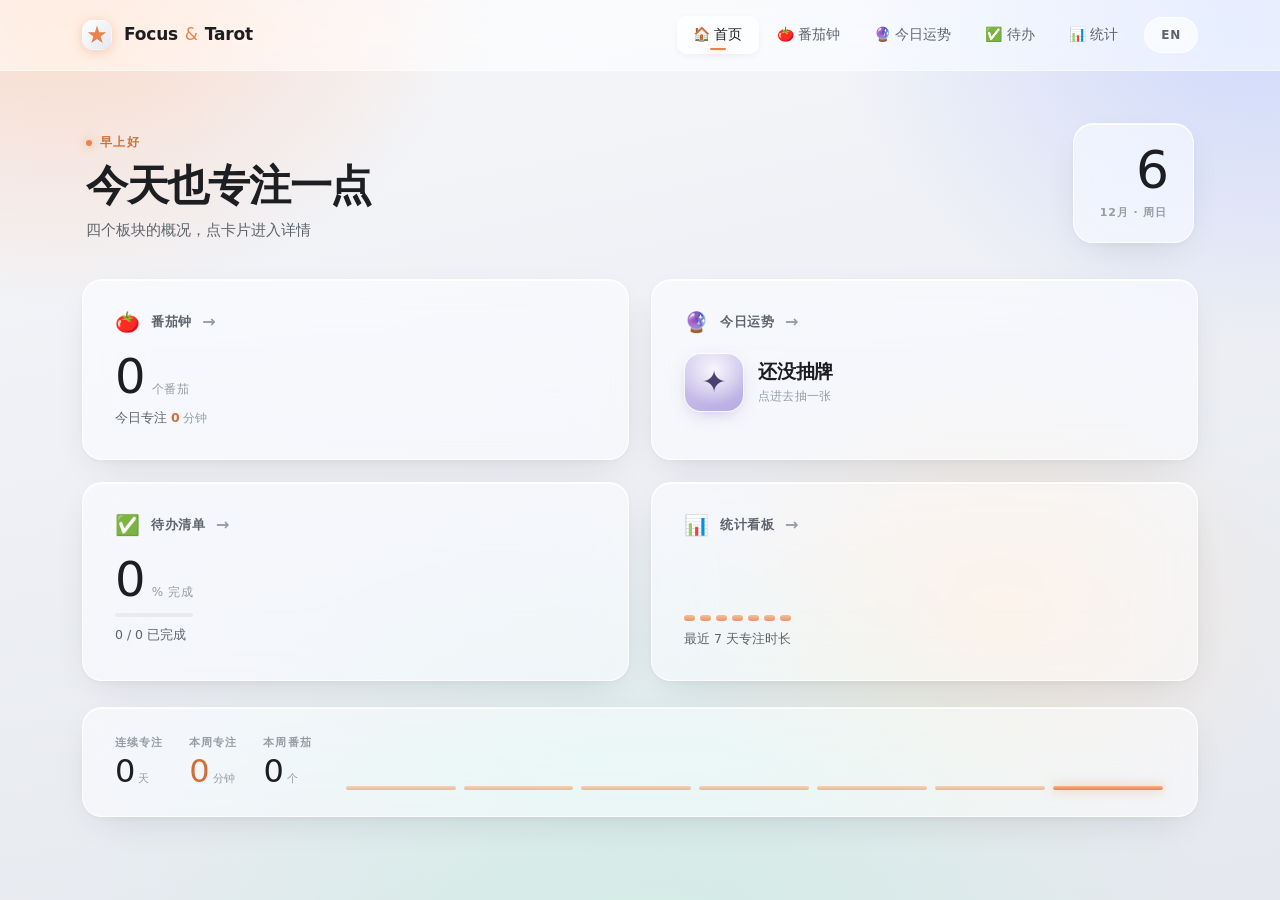
==== index.html @ c495c9b7 "Optimized the pomodoro layout on the mobile phone" ====
<!DOCTYPE html>
<html lang="zh-CN">
<head>
<meta charset="UTF-8">
<meta name="viewport" content="width=device-width, initial-scale=1.0, viewport-fit=cover">
<title>Focus & Tarot · 专注小站</title>

<link rel="icon" type="image/svg+xml" href="data:image/svg+xml,%3Csvg xmlns='http://www.w3.org/2000/svg' viewBox='0 0 100 100'%3E%3Cdefs%3E%3ClinearGradient id='g' x1='0' y1='0' x2='1' y2='1'%3E%3Cstop offset='0' stop-color='%23FFFFFF'/%3E%3Cstop offset='1' stop-color='%23E4E7EE'/%3E%3C/linearGradient%3E%3C/defs%3E%3Crect width='100' height='100' rx='24' fill='url(%23g)' stroke='%23FFFFFF' stroke-width='4'/%3E%3Cpath d='M50 18 L57 41 L81 41 L62 55 L69 77 L50 63 L31 77 L38 55 L19 41 L43 41 Z' fill='%23E8834E'/%3E%3C/svg%3E">

<style>
  :root {
    --text: #1C1E22;
    --text-dim: #5F646C;
    --text-faint: #969CA4;

    --accent: #E8834E;
    --accent-soft: #F5B48A;
    --accent-deep: #D06F3C;
    --violet: #8B7BC7;
    --mint: #5BA88A;

    --glass: rgba(255,255,255,.52);
    --glass-hover: rgba(255,255,255,.64);
    --glass-border: rgba(255,255,255,.75);
    --glass-border-dim: rgba(255,255,255,.45);
    --glass-inset: inset 0 1px 0 rgba(255,255,255,.95);

    --line: rgba(31,33,36,.06);
    --track: rgba(31,33,36,.055);

    --shadow-card: 0 12px 40px -16px rgba(31,33,36,.16), 0 2px 8px -2px rgba(31,33,36,.06);
    --shadow-lift: 0 24px 60px -20px rgba(31,33,36,.22), 0 6px 16px -6px rgba(31,33,36,.10);

    --radius: 20px;
    --radius-sm: 13px;
    --blur: 28px;
    --maxw: 1120px;
  }

  * { box-sizing: border-box; }
  html { -webkit-text-size-adjust: 100%; text-size-adjust: 100%; }
  html, body { margin: 0; padding: 0; overflow-x: hidden; }

  body {
    color: var(--text);
    font-family: "Inter", system-ui, -apple-system, "Segoe UI", "PingFang SC", "Microsoft YaHei", sans-serif;
    font-size: 16px;
    line-height: 1.6;
    min-height: 100vh;
    min-height: 100dvh;
    -webkit-tap-highlight-color: transparent;
    -webkit-font-smoothing: antialiased;
    -moz-osx-font-smoothing: grayscale;

    background:
      radial-gradient(720px 580px at 4% -6%, rgba(255,186,148,.55), transparent 62%),
      radial-gradient(680px 560px at 98% 0%, rgba(172,190,255,.52), transparent 62%),
      radial-gradient(880px 700px at 50% 108%, rgba(178,238,214,.42), transparent 65%),
      radial-gradient(500px 400px at 78% 68%, rgba(255,220,180,.35), transparent 62%),
      linear-gradient(168deg, #F6F7FA 0%, #EDEFF4 48%, #E5E8EE 100%);
    background-attachment: fixed;
  }

  h1, h2, p { margin: 0; }
  h1 { font-size: 26px; line-height: 1.25; font-weight: 700; letter-spacing: -.02em; }
  h2 { font-size: 13px; margin-bottom: 16px; font-weight: 600; letter-spacing: .02em; color: var(--text-dim); }
  button { font-family: inherit; }
  [hidden] { display: none !important; }

  button, .btn, .overview-card, .todo-check, .todo-del, .mode-tab,
  .mobile-nav button, .desktop-nav button, .input, .select, .lang-toggle {
    touch-action: manipulation;
    -webkit-user-select: none;
    user-select: none;
  }

  @supports not ((backdrop-filter: blur(1px)) or (-webkit-backdrop-filter: blur(1px))) {
    .card, .overview-card, .topbar, .mobile-nav, .toast, .hero-date { background: rgba(255,255,255,.92); }
  }

  /* ---------- 顶部栏 ---------- */
  .topbar {
    position: sticky; top: 0; z-index: 50;
    background: rgba(255,255,255,.55);
    backdrop-filter: blur(24px) saturate(180%);
    -webkit-backdrop-filter: blur(24px) saturate(180%);
    border-bottom: 1px solid var(--glass-border-dim);
  }
  .topbar-inner {
    max-width: var(--maxw); margin: 0 auto;
    padding: 14px 20px;
    display: flex; align-items: center; justify-content: space-between; gap: 14px;
  }
  .topbar-right { display: flex; align-items: center; gap: 10px; min-width: 0; }

  .logo {
    display: flex; align-items: center; gap: 10px;
    font-weight: 700; font-size: 16px;
    letter-spacing: -.01em; white-space: nowrap;
    color: var(--text);
  }
  .logo .amp { color: var(--accent); font-weight: 500; margin: 0 1px; }
  .logo-icon {
    width: 28px; height: 28px;
    border-radius: 9px;
    flex-shrink: 0;
    display: block;
    filter: drop-shadow(0 2px 6px rgba(232,131,78,.35));
  }

  .desktop-nav { display: flex; gap: 2px; }
  .desktop-nav button {
    position: relative;
    border: 0; background: none;
    padding: 9px 14px;
    border-radius: 10px;
    font-size: 14px; font-weight: 500;
    color: var(--text-dim);
    cursor: pointer;
    transition: color .2s, background .2s, transform .15s;
  }
  .desktop-nav button.active {
    color: var(--text);
    background: rgba(255,255,255,.65);
    box-shadow: 0 1px 0 rgba(255,255,255,.9) inset, 0 2px 8px -2px rgba(31,33,36,.08);
  }
  .desktop-nav button.active::after {
    content: '';
    position: absolute;
    left: 50%; bottom: 4px;
    transform: translateX(-50%);
    width: 16px; height: 2px;
    border-radius: 2px;
    background: var(--accent);
    box-shadow: 0 0 8px rgba(232,131,78,.55);
  }
  .desktop-nav button:active { transform: scale(.97); }

  .lang-toggle {
    min-width: 46px; height: 34px;
    padding: 0 14px;
    border: 1px solid var(--glass-border);
    border-radius: 999px;
    background: rgba(255,255,255,.5);
    backdrop-filter: blur(12px);
    -webkit-backdrop-filter: blur(12px);
    color: var(--text-dim);
    font-size: 12px;
    font-weight: 600;
    letter-spacing: .06em;
    cursor: pointer;
    flex-shrink: 0;
    transition: color .2s, border-color .2s, transform .15s, background .2s;
  }
  .lang-toggle:active { transform: scale(.94); }

  /* ---------- 主体 ---------- */
  .app { max-width: var(--maxw); margin: 0 auto; padding: 28px 20px 48px; }
  .page { display: none; }
  .page.active { display: block; }

  .page > :last-child { margin-bottom: 0 !important; }

  @keyframes pageIn {
    from { opacity: 0; transform: translateY(12px); }
    to   { opacity: 1; transform: translateY(0); }
  }
  .page.active { animation: pageIn .4s cubic-bezier(.22,.9,.3,1) both; }

  @keyframes cardIn {
    from { opacity: 0; transform: translateY(14px); }
    to   { opacity: 1; transform: translateY(0); }
  }
  .page.active .card,
  .page.active .overview-card,
  .page.active .hero-main,
  .page.active .hero-date {
    animation: cardIn .55s cubic-bezier(.22,.9,.3,1) both;
  }

  .page-head { margin-bottom: 22px; }
  .page-head .sub { color: var(--text-dim); font-size: 14px; margin-top: 6px; }

  .card {
    background: var(--glass);
    backdrop-filter: blur(var(--blur)) saturate(180%);
    -webkit-backdrop-filter: blur(var(--blur)) saturate(180%);
    border: 1px solid var(--glass-border);
    box-shadow: var(--shadow-card), var(--glass-inset);
    border-radius: var(--radius);
    padding: 24px;
    margin-bottom: 18px;
  }

  /* grid-2 容器本身也带底部间距，让后续卡片和它拉开 */
  .grid-2 { display: grid; gap: 18px; margin-bottom: 20px; }
  .grid-2 > .card { margin-bottom: 0; }
  @media (min-width: 769px) { .grid-2 { grid-template-columns: 1fr 1fr; } }

  /* ---------- 按钮 ---------- */
  .btn {
    min-height: 46px;
    padding: 0 24px;
    border: 0;
    border-radius: 999px;
    background: #23252A;
    color: #FFFFFF;
    font-size: 14.5px;
    font-weight: 600;
    letter-spacing: .005em;
    cursor: pointer;
    box-shadow:
      0 8px 20px -8px rgba(31,33,36,.45),
      inset 0 1px 0 rgba(255,255,255,.14);
    transition: transform .15s, box-shadow .25s, filter .2s;
  }
  .btn:active { transform: scale(.975); }
  .btn.secondary {
    background: rgba(255,255,255,.55);
    backdrop-filter: blur(12px);
    -webkit-backdrop-filter: blur(12px);
    color: var(--text);
    border: 1px solid var(--glass-border);
    box-shadow: var(--glass-inset);
  }
  .btn:disabled { opacity: .4; cursor: default; box-shadow: none; filter: grayscale(.3); transform: none; }

  .input, .select {
    width: 100%; min-height: 46px;
    border: 1px solid var(--glass-border);
    border-radius: var(--radius-sm);
    padding: 0 14px;
    font-size: 14.5px;
    font-family: inherit;
    background: rgba(255,255,255,.55);
    backdrop-filter: blur(12px);
    -webkit-backdrop-filter: blur(12px);
    color: var(--text);
    outline: none;
    box-shadow: var(--glass-inset);
    transition: border-color .2s, box-shadow .2s, background .2s;
  }
  .input:focus, .select:focus {
    background: rgba(255,255,255,.78);
    border-color: rgba(232,131,78,.55);
    box-shadow: 0 0 0 4px rgba(232,131,78,.13), var(--glass-inset);
  }
  .input::placeholder { color: var(--text-faint); }
  .select {
    appearance: none; -webkit-appearance: none;
    padding-right: 42px;
    background-image: url("data:image/svg+xml,%3Csvg xmlns='http://www.w3.org/2000/svg' width='12' height='8' viewBox='0 0 12 8'%3E%3Cpath d='M1 1l5 5 5-5' stroke='%235F646C' stroke-width='1.6' fill='none' stroke-linecap='round' stroke-linejoin='round'/%3E%3C/svg%3E");
    background-repeat: no-repeat;
    background-position: right 16px center;
  }
  .select option { background: #FFFFFF; color: var(--text); }

  .field-label { display: block; font-size: 12px; font-weight: 500; letter-spacing: .02em; color: var(--text-dim); margin-bottom: 8px; }
  .hint { font-size: 12.5px; line-height: 1.7; color: var(--text-faint); margin-top: 16px; }

  /* 自定义时长卡片：间距由 .grid-2 的 margin-bottom 提供 */
  .duration-card { margin-top: 0; }

  .duration-grid {
    display: grid; grid-template-columns: 1fr 1fr 1fr;
    gap: 14px; margin-bottom: 18px;
  }
  @media (max-width: 520px) { .duration-grid { grid-template-columns: 1fr; } }
  .duration-actions { display: flex; gap: 10px; flex-wrap: wrap; }
  .duration-actions .btn { flex: 1; min-width: 120px; }

  /* ============================================================
     首页 Hero
     ============================================================ */
  .home-hero {
    display: grid;
    grid-template-columns: 1fr auto;
    gap: 24px;
    align-items: end;
    padding: 8px 4px 28px;
  }
  @media (max-width: 768px) {
    .home-hero { grid-template-columns: 1fr; gap: 16px; padding: 4px 0 20px; }
  }

  .hero-main { min-width: 0; }

  .hero-greeting {
    font-size: 12px;
    font-weight: 600;
    color: var(--accent-deep);
    letter-spacing: .12em;
    text-transform: uppercase;
    margin-bottom: 10px;
    display: inline-flex;
    align-items: center;
    gap: 8px;
  }
  .hero-greeting::before {
    content: '';
    display: inline-block;
    width: 6px; height: 6px;
    border-radius: 50%;
    background: var(--accent);
    box-shadow: 0 0 10px rgba(232,131,78,.7);
  }

  .hero-title {
    font-size: clamp(30px, 4.4vw, 42px);
    font-weight: 700;
    letter-spacing: -.03em;
    line-height: 1.12;
    color: var(--text);
  }

  .hero-sub {
    color: var(--text-dim);
    font-size: 14.5px;
    margin-top: 10px;
    max-width: 480px;
  }

  .hero-date {
    text-align: right;
    min-width: 108px;
    padding: 16px 22px;
    border-radius: var(--radius);
    background: var(--glass);
    backdrop-filter: blur(var(--blur)) saturate(180%);
    -webkit-backdrop-filter: blur(var(--blur)) saturate(180%);
    border: 1px solid var(--glass-border);
    box-shadow: var(--shadow-card), var(--glass-inset);
  }
  .hero-day {
    font-size: 44px;
    font-weight: 200;
    letter-spacing: -.04em;
    line-height: 1;
    color: var(--text);
    font-variant-numeric: tabular-nums;
  }
  .hero-month {
    font-size: 11px;
    font-weight: 600;
    color: var(--text-faint);
    letter-spacing: .14em;
    text-transform: uppercase;
    margin-top: 8px;
  }
  html[lang="zh-CN"] .hero-month { letter-spacing: .08em; }

  @media (max-width: 768px) {
    .hero-date {
      text-align: left;
      display: flex;
      align-items: baseline;
      gap: 14px;
      padding: 14px 18px;
      min-width: 0;
    }
    .hero-day { font-size: 36px; }
    .hero-month { margin-top: 0; }
  }

  /* ============================================================
     首页四卡
     ============================================================ */
  .overview-grid {
    display: grid;
    grid-template-columns: 1fr;
    gap: 16px;
  }
  @media (min-width: 769px) {
    .overview-grid { grid-template-columns: 1fr 1fr; gap: 18px; }
  }

  .overview-card {
    position: relative;
    display: flex; flex-direction: column; gap: 16px;
    text-align: left;
    background: var(--glass);
    backdrop-filter: blur(var(--blur)) saturate(180%);
    -webkit-backdrop-filter: blur(var(--blur)) saturate(180%);
    border: 1px solid var(--glass-border);
    box-shadow: var(--shadow-card), var(--glass-inset);
    border-radius: var(--radius);
    padding: 24px;
    cursor: pointer;
    font-family: inherit;
    color: var(--text);
    overflow: hidden;
    transition: transform .3s cubic-bezier(.22,.9,.3,1),
                box-shadow .3s cubic-bezier(.22,.9,.3,1),
                background .3s,
                border-color .3s;
  }
  .overview-card::before {
    content: '';
    position: absolute;
    top: -60%; right: -30%;
    width: 260px; height: 260px;
    border-radius: 50%;
    background: radial-gradient(circle, rgba(232,131,78,.22), transparent 70%);
    opacity: 0;
    transition: opacity .35s;
    pointer-events: none;
  }
  .ov-head {
    display: flex; align-items: center; gap: 10px;
    font-size: 12.5px; font-weight: 600;
    letter-spacing: .06em;
    color: var(--text-dim);
    text-transform: uppercase;
  }
  .ov-icon { font-size: 18px; line-height: 1; }
  .ov-title { flex: 1; }
  .ov-arrow { color: var(--text-faint); font-size: 16px; transition: transform .3s, color .3s; }
  .ov-body { display: flex; flex-direction: column; gap: 10px; }
  .ov-big {
    font-size: 40px; font-weight: 300;
    letter-spacing: -.035em; color: var(--text);
    line-height: 1; font-variant-numeric: tabular-nums;
  }
  .ov-big small {
    font-size: 12px; font-weight: 500;
    letter-spacing: .04em; color: var(--text-faint);
    margin-left: 8px;
  }
  .ov-meta { font-size: 12.5px; color: var(--text-dim); }
  .ov-meta strong { color: var(--accent-deep); font-weight: 600; }
  .ov-meta small { color: var(--text-faint); font-size: 11.5px; margin-left: 3px; }

  .ov-progress { height: 4px; border-radius: 999px; background: var(--track); overflow: hidden; }
  .ov-progress > div {
    height: 100%; width: 0; border-radius: 999px;
    background: linear-gradient(90deg, var(--accent), var(--accent-soft));
    box-shadow: 0 0 10px rgba(232,131,78,.5);
    transition: width .7s cubic-bezier(.22,.9,.3,1);
  }

  .ov-tarot { display: flex; align-items: center; gap: 14px; }
  .ov-tarot-symbol {
    font-size: 26px; line-height: 1;
    width: 54px; height: 54px;
    border-radius: 15px;
    background:
      radial-gradient(circle at 50% 30%, rgba(255,255,255,.85), transparent 70%),
      linear-gradient(160deg, #D8D0F0, #B7ABE2);
    border: 1px solid rgba(255,255,255,.85);
    color: #4A4170;
    display: grid; place-items: center;
    flex-shrink: 0;
    box-shadow: 0 6px 18px -6px rgba(139,123,199,.45), var(--glass-inset);
    transition: transform .4s, box-shadow .3s;
  }
  .ov-tarot-name { font-size: 17px; font-weight: 600; letter-spacing: -.01em; }
  .ov-tarot-key { font-size: 12px; color: var(--text-faint); margin-top: 3px; letter-spacing: .02em; }

  .ov-mini-chart { display: flex; align-items: flex-end; gap: 5px; height: 54px; }
  .ov-mini-bar {
    flex: 1; min-height: 6px; border-radius: 3px;
    background: linear-gradient(180deg, var(--accent-soft), var(--accent));
    opacity: .85;
    transition: height .6s cubic-bezier(.22,.9,.3,1);
  }

  /* ============================================================
     首页本周概览
     ============================================================ */
  .week-card { padding: 22px 24px; margin-top: 20px; }
  .week-strip {
    display: grid;
    grid-template-columns: 1fr;
    gap: 18px;
    align-items: center;
  }
  @media (min-width: 769px) {
    .week-strip { grid-template-columns: auto 1fr; gap: 32px; }
  }

  .week-stat-row {
    display: flex;
    gap: 26px;
    flex-wrap: wrap;
  }
  .week-stat { display: flex; flex-direction: column; gap: 4px; }
  .week-stat-label {
    font-size: 10.5px;
    font-weight: 600;
    letter-spacing: .1em;
    color: var(--text-faint);
    text-transform: uppercase;
  }
  .week-stat-val {
    font-size: 28px;
    font-weight: 300;
    letter-spacing: -.03em;
    color: var(--text);
    line-height: 1.1;
    font-variant-numeric: tabular-nums;
  }
  .week-stat-val small {
    font-size: 11px;
    font-weight: 500;
    color: var(--text-faint);
    margin-left: 4px;
    letter-spacing: .04em;
  }
  .week-stat-val.accent { color: var(--accent-deep); }

  .week-chart {
    display: flex;
    align-items: flex-end;
    gap: 8px;
    height: 48px;
    padding: 0 2px;
  }
  .week-bar-wrap {
    flex: 1;
    height: 100%;
    display: flex;
    align-items: flex-end;
    min-width: 0;
  }
  .week-bar {
    width: 100%;
    min-height: 4px;
    border-radius: 4px;
    background: linear-gradient(180deg, var(--accent-soft), var(--accent));
    opacity: .55;
    transition: height .7s cubic-bezier(.22,.9,.3,1), opacity .3s;
  }
  .week-bar.today {
    opacity: 1;
    box-shadow: 0 0 12px rgba(232,131,78,.55);
  }

  @media (max-width: 768px) {
    .week-card { padding: 18px 20px; margin-top: 16px; }
    .week-stat-row { gap: 20px; }
    .week-stat-val { font-size: 24px; }
    .week-chart { height: 42px; gap: 6px; }
  }

  /* ============================================================
     番茄钟
     ============================================================ */
  .mode-tabs {
    display: flex; gap: 4px;
    background: rgba(31,33,36,.055);
    border-radius: 999px;
    padding: 4px;
    margin-bottom: 28px;
  }
  .mode-tab {
    flex: 1; border: 0; background: none;
    padding: 9px 0;
    border-radius: 999px;
    font-size: 13.5px; font-weight: 500;
    color: var(--text-dim);
    cursor: pointer;
    transition: background .25s, color .25s, box-shadow .25s;
    min-height: 38px;
  }
  .mode-tab.active {
    background: #FFFFFF;
    color: var(--text);
    font-weight: 600;
    box-shadow: 0 2px 8px -2px rgba(31,33,36,.12), 0 1px 0 rgba(255,255,255,.9) inset;
  }

  .timer-card { text-align: center; }
  .timer-wrap {
    position: relative;
    width: min(64vw, 250px);
    aspect-ratio: 1 / 1;
    margin: 0 auto 26px;
  }
  .timer-ring { width: 100%; height: 100%; transform: rotate(-90deg); }
  .ring-bg { fill: none; stroke: rgba(31,33,36,.06); stroke-width: 10; }
  .ring-fg {
    fill: none;
    stroke: var(--accent);
    stroke-width: 10;
    stroke-linecap: round;
    stroke-dasharray: 565.49;
    stroke-dashoffset: 0;
    transition: stroke-dashoffset .5s linear, stroke .35s;
    filter: drop-shadow(0 0 10px rgba(232,131,78,.5));
  }
  .timer-text {
    position: absolute; inset: 0;
    display: flex; flex-direction: column;
    align-items: center; justify-content: center; gap: 4px;
  }
  #timer-display {
    font-size: clamp(42px, 11vw, 54px);
    font-weight: 200;
    letter-spacing: -.035em;
    line-height: 1;
    font-variant-numeric: tabular-nums;
    color: var(--text);
  }
  #timer-label { font-size: 11px; font-weight: 500; letter-spacing: .04em; color: var(--text-faint); margin-top: 2px; }
  .timer-actions { display: flex; gap: 10px; justify-content: center; }
  .timer-actions .btn { flex: 1; max-width: 150px; }

  #btn-start {
    background: linear-gradient(135deg, var(--accent-soft), var(--accent-deep));
    color: #FFFFFF;
    box-shadow:
      0 10px 26px -10px rgba(232,131,78,.7),
      inset 0 1px 0 rgba(255,255,255,.35);
  }

  .today-pill {
    display: flex; align-items: center; justify-content: space-between;
    background: rgba(31,33,36,.045);
    border-radius: var(--radius-sm);
    padding: 16px 18px;
    margin-top: 18px;
    font-size: 13px;
    color: var(--text-dim);
  }
  .today-pill strong { color: var(--text); font-size: 15px; font-weight: 600; }
  .today-pill strong #today-count {
    color: var(--accent-deep);
    font-size: 19px;
    font-weight: 700;
    margin-right: 2px;
  }

  /* ---------- 塔罗 ---------- */
  .tarot-card-wrap { text-align: center; padding: 32px 24px; }
  .tarot-wrap {
    perspective: 1200px;
    -webkit-perspective: 1200px;
    width: min(62vw, 240px);
    aspect-ratio: 2 / 3;
    margin: 8px auto 24px;
  }
  .tarot-card {
    position: relative; width: 100%; height: 100%;
    transform-style: preserve-3d;
    -webkit-transform-style: preserve-3d;
    transition: transform .75s cubic-bezier(.3,.05,.2,1);
    cursor: pointer;
  }
  .tarot-card.flipped { transform: rotateY(180deg); }
  .tarot-face {
    position: absolute; inset: 0;
    backface-visibility: hidden; -webkit-backface-visibility: hidden;
    border-radius: 18px;
    display: flex; flex-direction: column;
    align-items: center; justify-content: center;
    gap: 10px; padding: 20px;
    overflow: hidden;
  }
  .tarot-back {
    background:
      radial-gradient(circle at 50% 28%, rgba(255,255,255,.55), transparent 65%),
      linear-gradient(160deg, #D9D1F2, #B6A9E3);
    border: 1px solid rgba(255,255,255,.9);
    color: rgba(255,255,255,.92);
    font-size: 15px;
    letter-spacing: 14px;
    box-shadow: 0 24px 50px -20px rgba(139,123,199,.55), inset 0 1px 0 rgba(255,255,255,.9);
  }
  .tarot-back span { display: block; line-height: 1; text-shadow: 0 2px 6px rgba(74,65,112,.35); }
  .tarot-back::before {
    content: '';
    position: absolute; inset: 10px;
    border: 1px solid rgba(255,255,255,.45);
    border-radius: 12px;
    pointer-events: none;
  }
  .tarot-front {
    background: rgba(255,255,255,.82);
    backdrop-filter: blur(20px) saturate(180%);
    -webkit-backdrop-filter: blur(20px) saturate(180%);
    border: 1px solid rgba(255,255,255,.95);
    transform: rotateY(180deg);
    box-shadow: 0 24px 50px -20px rgba(31,33,36,.2), inset 0 1px 0 rgba(255,255,255,.95);
  }
  .tarot-front::before {
    content: '';
    position: absolute; inset: 10px;
    border: 1px solid rgba(232,131,78,.22);
    border-radius: 12px;
    pointer-events: none;
  }
  .tarot-symbol { font-size: 42px; line-height: 1; filter: drop-shadow(0 4px 12px rgba(232,131,78,.35)); }
  .tarot-front-name { font-size: 20px; font-weight: 700; letter-spacing: -.01em; color: var(--text); }
  .tarot-front-en {
    font-size: 10.5px; color: var(--text-faint);
    letter-spacing: .18em; text-transform: uppercase; font-weight: 500;
  }
  .reading-card .keywords { color: var(--accent-deep); font-weight: 600; font-size: 14px; letter-spacing: .02em; margin-bottom: 12px; }
  .reading-card .reading { color: var(--text-dim); font-size: 14.5px; line-height: 1.85; }
  .tarot-daily-hint {
    margin-top: 16px;
    font-size: 12.5px;
    color: var(--text-faint);
    display: inline-flex;
    align-items: center;
    gap: 8px;
  }
  .tarot-daily-hint::before {
    content: '';
    width: 5px; height: 5px;
    border-radius: 50%;
    background: var(--accent);
    box-shadow: 0 0 8px rgba(232,131,78,.7);
    flex-shrink: 0;
  }

  /* ---------- 待办 ---------- */
  .todo-input-row { display: flex; gap: 10px; margin-bottom: 18px; }
  .todo-input-row .btn { flex-shrink: 0; }
  .progress-line { display: flex; align-items: center; gap: 12px; margin-bottom: 20px; }
  .progress-track { flex: 1; height: 4px; border-radius: 999px; background: var(--track); overflow: hidden; }
  .progress-fill {
    height: 100%; width: 0; border-radius: 999px;
    background: linear-gradient(90deg, var(--accent), var(--accent-soft));
    box-shadow: 0 0 10px rgba(232,131,78,.45);
    transition: width .6s cubic-bezier(.22,.9,.3,1);
  }
  #todo-progress-text {
    font-size: 12px; font-weight: 600; color: var(--text-dim);
    min-width: 38px; text-align: right;
    font-variant-numeric: tabular-nums; letter-spacing: .02em;
  }
  .todo-list { list-style: none; margin: 0; padding: 0; display: flex; flex-direction: column; gap: 8px; }
  .todo-item {
    display: flex; align-items: center; gap: 12px;
    padding: 13px 14px;
    border-radius: var(--radius-sm);
    background: rgba(255,255,255,.42);
    border: 1px solid rgba(255,255,255,.65);
    box-shadow: 0 1px 0 rgba(255,255,255,.8) inset;
    transition: opacity .25s, transform .2s, background .2s, border-color .2s, box-shadow .2s;
  }
  .todo-item.done { opacity: .5; }
  .todo-item.done .todo-text { text-decoration: line-through; color: var(--text-faint); }
  .todo-check {
    flex-shrink: 0;
    width: 22px; height: 22px;
    border-radius: 7px;
    border: 1.5px solid rgba(31,33,36,.22);
    background: rgba(255,255,255,.6);
    color: #FFFFFF;
    font-size: 12px; font-weight: 700;
    line-height: 1;
    cursor: pointer;
    display: grid; place-items: center; padding: 0;
    transition: background .2s, border-color .2s, transform .15s, box-shadow .2s;
  }
  .todo-check:active { transform: scale(.88); }
  .todo-item.done .todo-check { background: var(--mint); border-color: var(--mint); box-shadow: 0 0 10px rgba(91,168,138,.5); }
  .todo-text { flex: 1; font-size: 14.5px; word-break: break-word; color: var(--text); }
  .todo-tomato {
    flex-shrink: 0; font-size: 11px; font-weight: 700;
    color: var(--accent-deep);
    background: rgba(232,131,78,.12);
    border: 1px solid rgba(232,131,78,.22);
    border-radius: 999px;
    padding: 3px 9px;
    letter-spacing: .02em;
    font-variant-numeric: tabular-nums;
  }
  .todo-del {
    flex-shrink: 0;
    width: 30px; height: 30px;
    border: 0; border-radius: 50%;
    background: none;
    color: var(--text-faint);
    font-size: 18px; line-height: 1;
    cursor: pointer; padding: 0;
    display: grid; place-items: center;
    transition: color .2s, background .2s, transform .15s;
  }
  .todo-del:active { transform: scale(.88); }
  .empty { text-align: center; color: var(--text-faint); font-size: 13.5px; padding: 32px 0; display: none; }

  /* ---------- 统计 ---------- */
  .stat-grid { display: grid; grid-template-columns: 1fr 1fr; gap: 14px; margin-bottom: 18px; }
  @media (min-width: 769px) { .stat-grid { grid-template-columns: repeat(3, 1fr); } }
  .stat-card { margin-bottom: 0; text-align: center; padding: 26px 16px; }
  .stat-label {
    font-size: 11.5px; font-weight: 600;
    letter-spacing: .06em;
    color: var(--text-faint);
    display: block;
    text-transform: uppercase;
  }
  .stat-card strong {
    display: block;
    font-size: 40px; font-weight: 300;
    letter-spacing: -.035em; color: var(--text);
    line-height: 1.15;
    margin-top: 8px;
    font-variant-numeric: tabular-nums;
  }
  .stat-card strong small {
    font-size: 12px; font-weight: 500; color: var(--text-faint);
    margin-left: 4px; letter-spacing: .04em;
  }
  .bar-chart { display: flex; align-items: flex-end; gap: 10px; height: 170px; padding-top: 10px; }
  .bar-item {
    flex: 1; display: flex; flex-direction: column;
    align-items: center; gap: 10px; height: 100%; min-width: 0;
  }
  .bar-track {
    flex: 1; width: 100%;
    background: rgba(31,33,36,.05);
    border-radius: 6px;
    display: flex; align-items: flex-end;
    overflow: hidden;
  }
  .bar-fill {
    width: 100%; min-height: 3px; border-radius: 6px;
    background: linear-gradient(180deg, var(--accent-soft), var(--accent));
    box-shadow: 0 0 12px rgba(232,131,78,.35);
    transition: height .7s cubic-bezier(.22,.9,.3,1);
  }
  .bar-label { font-size: 11px; font-weight: 500; color: var(--text-faint); letter-spacing: .04em; }
  .donut-card { display: flex; flex-direction: column; align-items: center; justify-content: center; }
  .donut {
    width: 152px; height: 152px; border-radius: 50%;
    display: grid; place-items: center;
    margin: 14px 0 6px;
    background: conic-gradient(var(--mint) calc(var(--p) * 1%), rgba(31,33,36,.06) 0);
    transition: background .6s ease;
    box-shadow: 0 8px 28px -10px rgba(91,168,138,.4);
  }
  .donut-inner {
    width: 112px; height: 112px; border-radius: 50%;
    background: rgba(255,255,255,.92);
    backdrop-filter: blur(10px);
    -webkit-backdrop-filter: blur(10px);
    box-shadow: inset 0 1px 0 rgba(255,255,255,.95);
    display: grid; place-items: center;
    font-size: 22px; font-weight: 300;
    letter-spacing: -.02em; color: var(--text);
    font-variant-numeric: tabular-nums;
  }

  /* ---------- 手机底部导航 ---------- */
  .mobile-nav { display: none; }

  /* ---------- Toast ---------- */
  .toast {
    position: fixed;
    left: 50%; bottom: 96px;
    transform: translateX(-50%) translateY(16px);
    background: rgba(35,37,42,.90);
    backdrop-filter: blur(20px) saturate(180%);
    -webkit-backdrop-filter: blur(20px) saturate(180%);
    border: 1px solid rgba(255,255,255,.12);
    color: #FFFFFF;
    padding: 11px 22px;
    border-radius: 999px;
    font-size: 13.5px; font-weight: 500;
    opacity: 0; pointer-events: none;
    transition: opacity .3s, transform .3s;
    z-index: 200;
    max-width: 84vw;
    text-align: center;
    box-shadow: 0 16px 40px -12px rgba(31,33,36,.5);
  }
  .toast.show { opacity: 1; transform: translateX(-50%) translateY(0); }

  /* ---------- hover ---------- */
  @media (hover: hover) and (pointer: fine) {
    .desktop-nav button:hover { color: var(--text); background: rgba(255,255,255,.45); }
    .desktop-nav button.active:hover { color: var(--text); background: rgba(255,255,255,.7); }
    .lang-toggle:hover { color: var(--accent-deep); border-color: rgba(232,131,78,.35); background: rgba(255,255,255,.8); }
    .btn:hover {
      filter: brightness(1.08);
      box-shadow: 0 14px 30px -10px rgba(31,33,36,.5), inset 0 1px 0 rgba(255,255,255,.2);
    }
    .btn.secondary:hover { background: rgba(255,255,255,.78); filter: none; box-shadow: var(--glass-inset); }
    .btn:disabled:hover { filter: grayscale(.3); box-shadow: none; }
    #btn-start:hover { box-shadow: 0 16px 36px -12px rgba(232,131,78,.75), inset 0 1px 0 rgba(255,255,255,.4); }
    .overview-card:hover {
      transform: translateY(-4px);
      background: var(--glass-hover);
      border-color: rgba(255,255,255,.95);
      box-shadow: var(--shadow-lift), var(--glass-inset);
    }
    .overview-card:hover::before { opacity: 1; }
    .overview-card:hover .ov-arrow { transform: translateX(5px); color: var(--accent-deep); }
    .overview-card:hover .ov-tarot-symbol {
      transform: rotate(-5deg) scale(1.06);
      box-shadow: 0 12px 26px -8px rgba(139,123,199,.6), var(--glass-inset);
    }
    .todo-item:hover {
      background: rgba(255,255,255,.62);
      border-color: rgba(255,255,255,.85);
      box-shadow: 0 6px 18px -8px rgba(31,33,36,.14), var(--glass-inset);
    }
    .todo-del:hover { color: var(--accent-deep); background: rgba(232,131,78,.12); }
  }

  /* ---------- 手机 ---------- */
  @media (max-width: 768px) {
    .desktop-nav { display: none; }
    .mobile-nav {
      display: flex;
      position: fixed;
      bottom: 0; left: 0; right: 0;
      background: rgba(255,255,255,.62);
      backdrop-filter: blur(24px) saturate(180%);
      -webkit-backdrop-filter: blur(24px) saturate(180%);
      border-top: 1px solid var(--glass-border-dim);
      padding: 6px 0 calc(6px + env(safe-area-inset-bottom));
      z-index: 100;
    }
    .mobile-nav button {
      flex: 1;
      border: 0; background: none;
      padding: 6px 0;
      display: flex; flex-direction: column;
      align-items: center; gap: 4px;
      font-size: 10px; font-weight: 500;
      letter-spacing: .02em;
      color: var(--text-faint);
      cursor: pointer;
      min-height: 50px;
      justify-content: center;
      min-width: 0;
      transition: color .25s, transform .15s;
    }
    .mobile-nav button .ico {
      font-size: 19px; line-height: 1;
      transition: transform .25s;
      opacity: .55;
      filter: grayscale(.55);
    }
    .mobile-nav button:active { transform: scale(.94); }
    .mobile-nav button.active { color: var(--accent-deep); }
    .mobile-nav button.active .ico {
      filter: none; opacity: 1;
      transform: translateY(-1px) scale(1.06);
    }

    .app { padding-bottom: calc(76px + env(safe-area-inset-bottom)); }

    /* 手机端让 grid-2 与后续卡片明确拉开 */
    .grid-2 { margin-bottom: 24px; }

    .input, .select { font-size: 16px; }
    input[type="number"]::-webkit-outer-spin-button,
    input[type="number"]::-webkit-inner-spin-button { -webkit-appearance: none; margin: 0; }
    .todo-check { width: 24px; height: 24px; font-size: 13px; }
    .todo-del { width: 34px; height: 34px; font-size: 20px; }
    .toast { bottom: calc(84px + env(safe-area-inset-bottom)); }
    .duration-grid { grid-template-columns: 1fr; }
    .overview-card:active { transform: scale(.985); }
    .todo-item:active { background: rgba(255,255,255,.65); }
    .page.active .card,
    .page.active .overview-card,
    .page.active .hero-main,
    .page.active .hero-date { animation-duration: .45s; }
  }

  @media (max-width: 360px) {
    .app { padding-left: 14px; padding-right: 14px; }
    .card { padding: 18px; }
    .overview-card { padding: 18px; }
    h1 { font-size: 22px; }
    .hero-title { font-size: 26px; }
    .hero-day { font-size: 30px; }
    .page-head .sub { font-size: 13px; }
    .logo { font-size: 14px; gap: 8px; }
    .logo-icon { width: 24px; height: 24px; border-radius: 7px; }
    .lang-toggle { height: 30px; min-width: 40px; padding: 0 11px; font-size: 11px; }
    #timer-display { font-size: 38px; }
    .mode-tab { font-size: 12.5px; }
    .timer-actions .btn { padding: 0 16px; }
    .ov-big { font-size: 32px; }
    .ov-head { font-size: 11.5px; }
    .ov-icon { font-size: 16px; }
    .ov-tarot-symbol { width: 46px; height: 46px; font-size: 22px; }
    .mobile-nav button { font-size: 9.5px; }
    .mobile-nav button .ico { font-size: 18px; }
    .stat-card strong { font-size: 32px; }
    .bar-chart { height: 140px; gap: 7px; }
    .donut { width: 128px; height: 128px; }
    .donut-inner { width: 92px; height: 92px; font-size: 18px; }
    .week-stat-val { font-size: 22px; }
    .week-stat-row { gap: 16px; }
  }

  @media (min-width: 900px) {
    .topbar-inner, .app { max-width: 1180px; }
    .topbar-inner { padding: 16px 32px; }
    .logo { font-size: 17px; gap: 12px; }
    .logo-icon { width: 30px; height: 30px; border-radius: 10px; }
    .desktop-nav button { font-size: 14px; padding: 10px 16px; }
    .lang-toggle { height: 36px; padding: 0 16px; }

    .app { padding: 44px 32px 56px; }
    .page-head { margin-bottom: 28px; }
    h1 { font-size: 32px; }
    .page-head .sub { font-size: 15px; }

    .home-hero { padding: 8px 4px 36px; gap: 32px; }
    .hero-day { font-size: 52px; }
    .hero-date { padding: 20px 26px; }

    .card { padding: 32px; margin-bottom: 22px; }
    h2 { font-size: 13.5px; margin-bottom: 20px; }
    .grid-2 { gap: 22px; margin-bottom: 26px; }

    .overview-grid { gap: 22px; }
    .overview-card { padding: 32px; gap: 20px; }
    .ov-head { font-size: 13px; }
    .ov-icon { font-size: 20px; }
    .ov-big { font-size: 48px; }
    .ov-tarot-symbol { width: 60px; height: 60px; font-size: 30px; border-radius: 17px; }
    .ov-tarot-name { font-size: 19px; }
    .ov-mini-chart { height: 66px; }

    .week-card { padding: 26px 32px; margin-top: 26px; }
    .week-stat-val { font-size: 32px; }
    .week-chart { height: 56px; }

    .duration-grid { gap: 18px; }
    .mode-tabs { margin-bottom: 34px; }
    .mode-tab { font-size: 14px; padding: 11px 0; }
    .timer-wrap { width: 300px; margin-bottom: 32px; }
    #timer-display { font-size: 60px; }
    #timer-label { font-size: 11.5px; }

    .btn { min-height: 50px; font-size: 15px; padding: 0 30px; }
    .input, .select { min-height: 50px; font-size: 15px; }

    .tarot-wrap { width: 280px; margin: 12px auto 32px; }
    .tarot-symbol { font-size: 52px; }
    .tarot-front-name { font-size: 22px; }
    .reading-card .reading { font-size: 15px; line-height: 1.9; }
    .tarot-daily-hint { font-size: 13px; margin-top: 20px; }

    .stat-grid { gap: 20px; margin-bottom: 22px; }
    .stat-card { padding: 32px 24px; }
    .stat-card strong { font-size: 52px; }
    .stat-label { font-size: 12px; }

    .bar-chart { height: 220px; gap: 12px; }
    .donut { width: 180px; height: 180px; }
    .donut-inner { width: 132px; height: 132px; font-size: 26px; }
  }

  html[lang="en"] .stat-label,
  html[lang="en"] .ov-head,
  html[lang="en"] .week-stat-label { letter-spacing: .14em; }
  html[lang="en"] #timer-label { letter-spacing: .2em; text-transform: uppercase; font-size: 10px; }
  html[lang="en"] .tarot-front-en { letter-spacing: .22em; }
  html[lang="en"] .hero-greeting { letter-spacing: .2em; }

  @media (prefers-reduced-motion: reduce) {
    *, *::before, *::after {
      animation-duration: .001ms !important;
      transition-duration: .001ms !important;
    }
  }
</style>
</head>
<body>

<header class="topbar">
  <div class="topbar-inner">
    <div class="logo">
      <svg class="logo-icon" viewBox="0 0 100 100" aria-hidden="true">
        <defs>
          <linearGradient id="logoGrad" x1="0" y1="0" x2="1" y2="1">
            <stop offset="0%" stop-color="#FFFFFF"/>
            <stop offset="100%" stop-color="#E4E7EE"/>
          </linearGradient>
        </defs>
        <rect width="100" height="100" rx="24" fill="url(#logoGrad)" stroke="#FFFFFF" stroke-width="4"/>
        <path d="M50 18 L57 41 L81 41 L62 55 L69 77 L50 63 L31 77 L38 55 L19 41 L43 41 Z" fill="#E8834E"/>
      </svg>
      <span class="logo-text">Focus <span class="amp">&amp;</span> Tarot</span>
    </div>
    <div class="topbar-right">
      <nav class="desktop-nav">
        <button data-page="home" class="active" data-i18n="navHome">🏠 首页</button>
        <button data-page="pomodoro" data-i18n="navPomodoro">🍅 番茄钟</button>
        <button data-page="fortune" data-i18n="navFortune">🔮 今日运势</button>
        <button data-page="todos" data-i18n="navTodos">✅ 待办</button>
        <button data-page="stats" data-i18n="navStats">📊 统计</button>
      </nav>
      <button class="lang-toggle" id="lang-toggle" type="button" aria-label="Switch language">EN</button>
    </div>
  </div>
</header>

<main class="app">

  <section id="home" class="page active">
    <div class="home-hero">
      <div class="hero-main">
        <p class="hero-greeting" id="hero-greeting">早上好</p>
        <h1 class="hero-title" id="hero-title" data-i18n="homeTitle">今天也专注一点</h1>
        <p class="hero-sub" data-i18n="homeSub">四个板块的概况，点卡片进入详情</p>
      </div>
      <div class="hero-date">
        <div class="hero-day" id="hero-day">10</div>
        <div class="hero-month" id="hero-month">NOV · MON</div>
      </div>
    </div>

    <div class="overview-grid">
      <button class="overview-card" data-page="pomodoro">
        <div class="ov-head">
          <span class="ov-icon">🍅</span>
          <span class="ov-title" data-i18n="cardPomodoro">番茄钟</span>
          <span class="ov-arrow">→</span>
        </div>
        <div class="ov-body">
          <div class="ov-big"><span id="ov-tomatoes">0</span><small data-i18n="tomatoCountUnit">个番茄</small></div>
          <div class="ov-meta"><span data-i18n="focusTodayLabel">今日专注</span> <strong id="ov-minutes">0</strong><small data-i18n="minUnit">分钟</small></div>
        </div>
      </button>

      <button class="overview-card" data-page="fortune">
        <div class="ov-head">
          <span class="ov-icon">🔮</span>
          <span class="ov-title" data-i18n="cardFortune">今日运势</span>
          <span class="ov-arrow">→</span>
        </div>
        <div class="ov-body">
          <div class="ov-tarot">
            <span class="ov-tarot-symbol" id="ov-tarot-symbol">✦</span>
            <div>
              <div class="ov-tarot-name" id="ov-tarot-name">还没抽牌</div>
              <div class="ov-tarot-key" id="ov-tarot-key">点进去抽一张</div>
            </div>
          </div>
        </div>
      </button>

      <button class="overview-card" data-page="todos">
        <div class="ov-head">
          <span class="ov-icon">✅</span>
          <span class="ov-title" data-i18n="cardTodos">待办清单</span>
          <span class="ov-arrow">→</span>
        </div>
        <div class="ov-body">
          <div class="ov-big"><span id="ov-rate">0</span><small data-i18n="percentComplete">% 完成</small></div>
          <div class="ov-progress"><div id="ov-progress-fill"></div></div>
          <div class="ov-meta" id="ov-todo-meta">0 / 0 已完成</div>
        </div>
      </button>

      <button class="overview-card" data-page="stats">
        <div class="ov-head">
          <span class="ov-icon">📊</span>
          <span class="ov-title" data-i18n="cardStats">统计看板</span>
          <span class="ov-arrow">→</span>
        </div>
        <div class="ov-body">
          <div class="ov-mini-chart" id="ov-mini-chart"></div>
          <div class="ov-meta" data-i18n="last7Days">最近 7 天专注时长</div>
        </div>
      </button>
    </div>

    <div class="card week-card">
      <div class="week-strip">
        <div class="week-stat-row">
          <div class="week-stat">
            <span class="week-stat-label" data-i18n="weekStreak">连续专注</span>
            <span class="week-stat-val"><span id="week-streak">0</span><small data-i18n="dayUnit">天</small></span>
          </div>
          <div class="week-stat">
            <span class="week-stat-label" data-i18n="weekTotal">本周专注</span>
            <span class="week-stat-val accent"><span id="week-total">0</span><small data-i18n="minUnit">分钟</small></span>
          </div>
          <div class="week-stat">
            <span class="week-stat-label" data-i18n="weekTomato">本周番茄</span>
            <span class="week-stat-val"><span id="week-tomato">0</span><small data-i18n="countUnit">个</small></span>
          </div>
        </div>
        <div class="week-chart" id="week-chart"></div>
      </div>
    </div>
  </section>

  <section id="pomodoro" class="page">
    <div class="page-head">
      <h1 data-i18n="pomodoroTitle">番茄钟</h1>
      <p class="sub" data-i18n="pomodoroSub">专注一段时间，然后好好休息</p>
    </div>

    <div class="grid-2">
      <div class="card timer-card">
        <div class="mode-tabs">
          <button class="mode-tab active" data-mode="focus" data-i18n="focusMode">专注</button>
          <button class="mode-tab" data-mode="short" data-i18n="shortMode">短休息</button>
          <button class="mode-tab" data-mode="long" data-i18n="longMode">长休息</button>
        </div>
        <div class="timer-wrap">
          <svg class="timer-ring" viewBox="0 0 200 200" aria-hidden="true">
            <circle class="ring-bg" cx="100" cy="100" r="90"></circle>
            <circle class="ring-fg" id="ring-fg" cx="100" cy="100" r="90"></circle>
          </svg>
          <div class="timer-text">
            <div id="timer-display">25:00</div>
            <div id="timer-label">专注中</div>
          </div>
        </div>
        <div class="timer-actions">
          <button class="btn" id="btn-start">开始</button>
          <button class="btn secondary" id="btn-reset" data-i18n="reset">重置</button>
        </div>
      </div>

      <div class="card">
        <h2 data-i18n="currentFocus">本次专注</h2>
        <label class="field-label" for="todo-select" data-i18n="linkTodo">关联待办（可选）</label>
        <select class="select" id="todo-select">
          <option value="" data-i18n="noLink">不关联</option>
        </select>
        <div class="today-pill">
          <span data-i18n="todayCompleted">今日已完成</span>
          <strong><span id="today-count">0</span><span data-i18n="tomatoUnit"> 个番茄</span></strong>
        </div>
        <p class="hint" data-i18n="focusHint">专注结束后会自动记录到统计页，并给关联的待办 +1 🍅</p>
      </div>
    </div>

    <div class="card duration-card">
      <h2 data-i18n="customDuration">自定义时长</h2>
      <div class="duration-grid">
        <label>
          <span class="field-label" data-i18n="durationFocus">专注（分钟）</span>
          <input class="input" type="number" id="dur-focus" min="1" max="180" step="1" value="25" inputmode="numeric">
        </label>
        <label>
          <span class="field-label" data-i18n="durationShort">短休息（分钟）</span>
          <input class="input" type="number" id="dur-short" min="1" max="60" step="1" value="5" inputmode="numeric">
        </label>
        <label>
          <span class="field-label" data-i18n="durationLong">长休息（分钟）</span>
          <input class="input" type="number" id="dur-long" min="1" max="60" step="1" value="15" inputmode="numeric">
        </label>
      </div>
      <div class="duration-actions">
        <button class="btn" id="btn-save-duration" data-i18n="saveSettings">保存设置</button>
        <button class="btn secondary" id="btn-reset-duration" data-i18n="resetDefault">恢复默认</button>
      </div>
      <p class="hint" data-i18n="durationHint">专注范围 1–180 分钟，休息范围 1–60 分钟。保存后如果正在计时，会自动重置当前计时器。</p>
    </div>
  </section>

  <section id="fortune" class="page">
    <div class="page-head">
      <h1 data-i18n="fortuneTitle">今日运势</h1>
      <p class="sub" data-i18n="fortuneSub">每天抽一张塔罗牌，看看今天的能量</p>
    </div>

    <div class="card tarot-card-wrap">
      <div class="tarot-wrap">
        <div class="tarot-card" id="tarot-card">
          <div class="tarot-face tarot-back">
            <span>✦</span><span>✦</span><span>✦</span>
          </div>
          <div class="tarot-face tarot-front">
            <div class="tarot-symbol" id="tarot-symbol">🔮</div>
            <div class="tarot-front-name" id="tarot-name">—</div>
            <div class="tarot-front-en" id="tarot-en"></div>
          </div>
        </div>
      </div>
      <button class="btn" id="btn-draw">抽一张牌</button>
      <p class="tarot-daily-hint" id="tarot-daily-hint" hidden>今天已经抽过啦，明天再来吧</p>
    </div>

    <div class="card reading-card">
      <h2 data-i18n="readingTitle">牌义解读</h2>
      <p class="keywords" id="tarot-keywords">点击上方按钮，抽一张属于今天的牌</p>
      <p class="reading" id="tarot-reading"></p>
    </div>
  </section>

  <section id="todos" class="page">
    <div class="page-head">
      <h1 data-i18n="todosTitle">待办清单</h1>
      <p class="sub" data-i18n="todosSub">把要做的事写下来，专注时关联它</p>
    </div>

    <div class="card">
      <div class="todo-input-row">
        <input class="input" id="todo-input" type="text" maxlength="60" data-i18n-placeholder="todoPlaceholder" placeholder="写一件要完成的事…">
        <button class="btn" id="btn-add" data-i18n="addBtn">添加</button>
      </div>
      <div class="progress-line">
        <div class="progress-track">
          <div class="progress-fill" id="todo-progress-fill"></div>
        </div>
        <span id="todo-progress-text">0%</span>
      </div>
      <ul class="todo-list" id="todo-list"></ul>
      <p class="empty" id="todo-empty" data-i18n="emptyTodo">还没有待办，先添加一条吧。</p>
    </div>
  </section>

  <section id="stats" class="page">
    <div class="page-head">
      <h1 data-i18n="statsTitle">今日概览</h1>
      <p class="sub" data-i18n="statsSub">专注与完成情况一目了然</p>
    </div>

    <div class="stat-grid">
      <div class="card stat-card">
        <span class="stat-label" data-i18n="statFocusToday">今日专注</span>
        <strong><span id="stat-minutes">0</span><small data-i18n="minUnit">分钟</small></strong>
      </div>
      <div class="card stat-card">
        <span class="stat-label" data-i18n="statPomodorosToday">今日番茄</span>
        <strong><span id="stat-tomatoes">0</span><small data-i18n="tomatoCountUnit">个</small></strong>
      </div>
      <div class="card stat-card">
        <span class="stat-label" data-i18n="statTodoRate">待办完成率</span>
        <strong><span id="stat-rate">0</span><small>%</small></strong>
      </div>
    </div>

    <div class="grid-2">
      <div class="card">
        <h2 data-i18n="statLast7">最近 7 天专注</h2>
        <div class="bar-chart" id="bar-chart"></div>
      </div>
      <div class="card donut-card">
        <h2 data-i18n="statTodoStatus">待办完成情况</h2>
        <div class="donut" id="donut-rate" style="--p:0">
          <div class="donut-inner" id="donut-rate-text">0%</div>
        </div>
      </div>
    </div>
  </section>

</main>

<nav class="mobile-nav">
  <button data-page="home" class="active"><span class="ico">🏠</span><span data-i18n="navHomeM">首页</span></button>
  <button data-page="pomodoro"><span class="ico">🍅</span><span data-i18n="navPomodoroM">番茄</span></button>
  <button data-page="fortune"><span class="ico">🔮</span><span data-i18n="navFortuneM">运势</span></button>
  <button data-page="todos"><span class="ico">✅</span><span data-i18n="navTodosM">待办</span></button>
  <button data-page="stats"><span class="ico">📊</span><span data-i18n="navStatsM">统计</span></button>
</nav>

<div class="toast" id="toast"></div>

<script>
(function () {
  'use strict';

  var I18N = {
    zh: {
      navHome: '🏠 首页', navPomodoro: '🍅 番茄钟', navFortune: '🔮 今日运势',
      navTodos: '✅ 待办', navStats: '📊 统计',
      navHomeM: '首页', navPomodoroM: '番茄', navFortuneM: '运势',
      navTodosM: '待办', navStatsM: '统计',

      homeTitle: '今天也专注一点',
      homeSub: '四个板块的概况，点卡片进入详情',
      pomodoroTitle: '番茄钟',
      pomodoroSub: '专注一段时间，然后好好休息',
      fortuneTitle: '今日运势',
      fortuneSub: '每天抽一张塔罗牌，看看今天的能量',
      todosTitle: '待办清单',
      todosSub: '把要做的事写下来，专注时关联它',
      statsTitle: '今日概览',
      statsSub: '专注与完成情况一目了然',

      cardPomodoro: '番茄钟', cardFortune: '今日运势',
      cardTodos: '待办清单', cardStats: '统计看板',

      tomatoCountUnit: '个番茄', tomatoUnit: ' 个番茄',
      minUnit: '分钟', percentComplete: '% 完成',
      focusTodayLabel: '今日专注', last7Days: '最近 7 天专注时长',

      notDrawn: '还没抽牌', tapToDraw: '点进去抽一张',
      ovTodoMetaTpl: '{d} / {t} 已完成',

      focusMode: '专注', shortMode: '短休息', longMode: '长休息',
      timerFocusing: '专注中', timerShortBreak: '短休息', timerLongBreak: '长休息',
      start: '开始', pause: '暂停', resume: '继续', reset: '重置',

      currentFocus: '本次专注',
      linkTodo: '关联待办（可选）',
      noLink: '不关联',
      todayCompleted: '今日已完成',
      focusHint: '专注结束后会自动记录到统计页，并给关联的待办 +1 🍅',

      customDuration: '自定义时长',
      durationFocus: '专注（分钟）',
      durationShort: '短休息（分钟）',
      durationLong: '长休息（分钟）',
      saveSettings: '保存设置',
      resetDefault: '恢复默认',
      durationHint: '专注范围 1–180 分钟，休息范围 1–60 分钟。保存后如果正在计时，会自动重置当前计时器。',

      drawCard: '抽一张牌', comeBackTomorrow: '明天再来',
      dailyHint: '今天已经抽过啦，明天再来吧',
      readingTitle: '牌义解读',
      readingHint: '点击上方按钮，抽一张属于今天的牌',
      alreadyDrawnToast: '今天已经抽过了，明天再来吧',

      todoPlaceholder: '写一件要完成的事…',
      addBtn: '添加', pleaseEnter: '先写点什么吧', addedToast: '已添加',
      emptyTodo: '还没有待办，先添加一条吧。',

      statFocusToday: '今日专注', statPomodorosToday: '今日番茄',
      statTodoRate: '待办完成率', statLast7: '最近 7 天专注',
      statTodoStatus: '待办完成情况',

      weekStreak: '连续专注', weekTotal: '本周专注', weekTomato: '本周番茄',
      dayUnit: '天', countUnit: '个',

      greetingMorning: '早上好', greetingAfternoon: '下午好', greetingEvening: '晚上好',
      monthWeekTpl: '{m}月 · 周{d}',

      focusDoneToast: '专注完成！休息一下吧 🎉',
      breakDoneToast: '休息结束，继续专注吧 💪',
      pauseFirstToast: '先暂停或重置再切换模式',
      settingsSavedToast: '设置已保存',
      defaultsRestoredToast: '已恢复默认时长',

      langBtnText: 'EN',
      docTitle: 'Focus & Tarot · 专注小站'
    },
    en: {
      navHome: '🏠 Home', navPomodoro: '🍅 Pomodoro', navFortune: '🔮 Fortune',
      navTodos: '✅ Todos', navStats: '📊 Stats',
      navHomeM: 'Home', navPomodoroM: 'Pomo', navFortuneM: 'Tarot',
      navTodosM: 'Todo', navStatsM: 'Stats',

      homeTitle: "Stay focused today",
      homeSub: 'A quick overview of all four sections. Tap a card to open it.',
      pomodoroTitle: 'Pomodoro',
      pomodoroSub: 'Focus for a while, then take a good break.',
      fortuneTitle: "Today's Fortune",
      fortuneSub: "Draw one tarot card a day to check today's energy.",
      todosTitle: 'Todo List',
      todosSub: 'Write down what you need to do and link it during focus.',
      statsTitle: "Today's Overview",
      statsSub: 'A clear view of focus and completion.',

      cardPomodoro: 'Pomodoro', cardFortune: 'Fortune',
      cardTodos: 'Todos', cardStats: 'Stats',

      tomatoCountUnit: 'tomatoes', tomatoUnit: ' tomatoes',
      minUnit: 'min', percentComplete: '% done',
      focusTodayLabel: 'Focus today', last7Days: 'Focus time in the last 7 days',

      notDrawn: 'Not drawn yet', tapToDraw: 'Tap to draw',
      ovTodoMetaTpl: '{d} / {t} completed',

      focusMode: 'Focus', shortMode: 'Short break', longMode: 'Long break',
      timerFocusing: 'Focusing', timerShortBreak: 'Short break', timerLongBreak: 'Long break',
      start: 'Start', pause: 'Pause', resume: 'Resume', reset: 'Reset',

      currentFocus: 'This session',
      linkTodo: 'Link a todo (optional)',
      noLink: 'None',
      todayCompleted: 'Completed today',
      focusHint: 'After a focus session, it will be recorded on the stats page and the linked todo gets +1 🍅',

      customDuration: 'Custom durations',
      durationFocus: 'Focus (min)',
      durationShort: 'Short break (min)',
      durationLong: 'Long break (min)',
      saveSettings: 'Save',
      resetDefault: 'Reset to defaults',
      durationHint: "Focus 1–180 min, breaks 1–60 min. Saving will reset the current timer if it's running.",

      drawCard: 'Draw a card', comeBackTomorrow: 'Come back tomorrow',
      dailyHint: "You've already drawn today. Come back tomorrow.",
      readingTitle: 'Interpretation',
      readingHint: "Tap the button above to draw today's card.",
      alreadyDrawnToast: 'Already drawn today. Come back tomorrow.',

      todoPlaceholder: 'What do you need to finish?',
      addBtn: 'Add', pleaseEnter: 'Please write something', addedToast: 'Added',
      emptyTodo: 'No todos yet. Add one to get started.',

      statFocusToday: 'Focus today',
      statPomodorosToday: 'Pomodoros today',
      statTodoRate: 'Todo completion',
      statLast7: 'Focus in last 7 days',
      statTodoStatus: 'Todo completion',

      weekStreak: 'Current streak', weekTotal: 'This week', weekTomato: 'Pomodoros',
      dayUnit: 'days', countUnit: '',

      greetingMorning: 'Good morning', greetingAfternoon: 'Good afternoon', greetingEvening: 'Good evening',
      monthWeekTpl: '{m} · {d}',

      focusDoneToast: 'Focus done! Take a break 🎉',
      breakDoneToast: "Break's over. Time to focus 💪",
      pauseFirstToast: 'Pause or reset first before switching modes',
      settingsSavedToast: 'Settings saved',
      defaultsRestoredToast: 'Defaults restored',

      langBtnText: '中',
      docTitle: 'Focus & Tarot · Focus Station'
    }
  };

  var LANG_KEY = 'ft_lang';
  var lang = localStorage.getItem(LANG_KEY) || 'zh';
  if (!I18N[lang]) lang = 'zh';

  function t(key) { return I18N[lang][key] != null ? I18N[lang][key] : key; }

  var toastTimer = null;
  function toast(msg) {
    var el = document.getElementById('toast');
    el.textContent = msg;
    el.classList.add('show');
    clearTimeout(toastTimer);
    toastTimer = setTimeout(function () { el.classList.remove('show'); }, 2200);
  }

  function todayStr() {
    var d = new Date();
    return d.getFullYear() + '-' +
      String(d.getMonth() + 1).padStart(2, '0') + '-' +
      String(d.getDate()).padStart(2, '0');
  }
  function dateStr(d) {
    return d.getFullYear() + '-' +
      String(d.getMonth() + 1).padStart(2, '0') + '-' +
      String(d.getDate()).padStart(2, '0');
  }
  function escapeHtml(str) {
    return String(str).replace(/[&<>"']/g, function (c) {
      return { '&': '&amp;', '<': '&lt;', '>': '&gt;', '"': '&quot;', "'": '&#39;' }[c];
    });
  }
  function clamp(n, min, max) { return Math.min(max, Math.max(min, n)); }

  function countUp(el, to, duration) {
    if (!el) return;
    duration = duration || 600;
    var from = parseInt(el.textContent, 10) || 0;
    to = Number(to) || 0;
    if (from === to) { el.textContent = to; return; }
    var start = performance.now();
    function step(now) {
      var tt = Math.min((now - start) / duration, 1);
      var eased = 1 - Math.pow(1 - tt, 3);
      el.textContent = Math.round(from + (to - from) * eased);
      if (tt < 1) requestAnimationFrame(step);
      else el.textContent = to;
    }
    requestAnimationFrame(step);
  }

  function applyStagger(pageEl) {
    if (!pageEl) return;
    var items = pageEl.querySelectorAll('.card, .overview-card, .hero-main, .hero-date');
    items.forEach(function (el, i) {
      el.style.animationDelay = (i * 55) + 'ms';
    });
  }

  function switchPage(id) {
    document.querySelectorAll('.page').forEach(function (p) {
      p.classList.toggle('active', p.id === id);
    });
    document.querySelectorAll('[data-page]').forEach(function (b) {
      b.classList.toggle('active', b.dataset.page === id);
    });
    var pageEl = document.getElementById(id);
    applyStagger(pageEl);

    if (id === 'home') renderHome();
    if (id === 'todos') renderTodos();
    if (id === 'stats') renderStats();
    if (id === 'fortune') { ensureDailyTarotFresh(); syncFortunePage(); }

    window.scrollTo({ top: 0, behavior: 'smooth' });
  }

  document.querySelectorAll('[data-page]').forEach(function (btn) {
    btn.addEventListener('click', function () {
      switchPage(btn.dataset.page);
    });
  });

  var TODO_KEY = 'ft_todos';
  var RECORD_KEY = 'ft_records';
  var DAILY_TAROT_KEY = 'ft_daily_tarot';
  var DURATION_KEY = 'ft_durations';
  var DEFAULT_DURATIONS = { focus: 25, short: 5, long: 15 };

  var todos = [];
  var focusRecords = [];
  var dailyTarot = null;
  var durations = loadDurations();

  try {
    todos = JSON.parse(localStorage.getItem(TODO_KEY) || '[]');
    if (!Array.isArray(todos)) todos = [];
  } catch (e) { todos = []; }

  try {
    focusRecords = JSON.parse(localStorage.getItem(RECORD_KEY) || '[]');
    if (!Array.isArray(focusRecords)) focusRecords = [];
  } catch (e) { focusRecords = []; }

  try {
    dailyTarot = JSON.parse(localStorage.getItem(DAILY_TAROT_KEY) || 'null');
    if (!dailyTarot || dailyTarot.date !== todayStr()) dailyTarot = null;
  } catch (e) { dailyTarot = null; }

  function loadDurations() {
    try {
      var d = JSON.parse(localStorage.getItem(DURATION_KEY) || 'null');
      if (d && typeof d === 'object') {
        return {
          focus: clamp(Number(d.focus) || DEFAULT_DURATIONS.focus, 1, 180),
          short: clamp(Number(d.short) || DEFAULT_DURATIONS.short, 1, 60),
          long: clamp(Number(d.long) || DEFAULT_DURATIONS.long, 1, 60)
        };
      }
    } catch (e) {}
    return { focus: DEFAULT_DURATIONS.focus, short: DEFAULT_DURATIONS.short, long: DEFAULT_DURATIONS.long };
  }

  function saveTodos() { localStorage.setItem(TODO_KEY, JSON.stringify(todos)); }
  function saveRecords() { localStorage.setItem(RECORD_KEY, JSON.stringify(focusRecords)); }
  function saveDailyTarot() {
    if (dailyTarot) localStorage.setItem(DAILY_TAROT_KEY, JSON.stringify(dailyTarot));
    else localStorage.removeItem(DAILY_TAROT_KEY);
  }
  function saveDurations() { localStorage.setItem(DURATION_KEY, JSON.stringify(durations)); }

  var TAROT = [
    { symbol: '🃏',
      zh: { name: '愚者', keywords: '新开始 · 冒险 · 纯真',
        reading: '今天适合迈出一小步。不必把路想得很清楚，先出发，答案会在路上慢慢出现。放下对"必须完美"的执念，给自己一次轻松尝试的机会。' },
      en: { name: 'The Fool', keywords: 'New Beginnings · Adventure · Innocence',
        reading: "Take a small step today. You don't need the whole path figured out—just start, and answers will appear along the way." } },
    { symbol: '✨',
      zh: { name: '魔术师', keywords: '创造力 · 行动 · 资源',
        reading: '你手边已有的东西，比你以为的更有用。今天适合把想法落到具体动作上，写下第一行字、发出第一条消息、开始第一个 25 分钟。' },
      en: { name: 'The Magician', keywords: 'Creativity · Action · Resources',
        reading: 'What you already have is more useful than you think. Put ideas into concrete action today.' } },
    { symbol: '🌙',
      zh: { name: '女祭司', keywords: '直觉 · 内省 · 静默',
        reading: '今天不必急着表达。安静一点，听听自己真实的想法。有些答案不在搜索框里，而在你独处时冒出来的那个念头上。' },
      en: { name: 'The High Priestess', keywords: 'Intuition · Introspection · Silence',
        reading: "No need to rush to express. Quiet down and listen to what you really think." } },
    { symbol: '👑',
      zh: { name: '皇后', keywords: '丰盛 · 滋养 · 感官',
        reading: '适合照顾自己。好好吃一顿饭，整理一下桌面，给身体一点舒展。被滋养的状态，才撑得起长时间的专注。' },
      en: { name: 'The Empress', keywords: 'Abundance · Nurturing · Senses',
        reading: 'Take care of yourself. Only a nourished body can hold long stretches of focus.' } },
    { symbol: '🛡️',
      zh: { name: '皇帝', keywords: '秩序 · 掌控 · 责任',
        reading: '今天适合建立结构。列一份清单，排出优先级，把混乱的事情归位。秩序不是束缚，而是让你更省力地前进。' },
      en: { name: 'The Emperor', keywords: 'Order · Control · Responsibility',
        reading: 'Build structure today. Structure frees you up rather than tying you down.' } },
    { symbol: '💞',
      zh: { name: '恋人', keywords: '选择 · 结合 · 价值',
        reading: '今天可能会面对一个选择。别只看哪个更容易，问问自己更在意什么。诚实的选择，后面走起来才不会拧巴。' },
      en: { name: 'The Lovers', keywords: 'Choice · Union · Values',
        reading: "A choice might come up. Don't just pick the easier one—ask what you actually care about." } },
    { symbol: '🏎️',
      zh: { name: '战车', keywords: '意志 · 前进 · 胜利',
        reading: '今天适合推进。把注意力收拢到一件事上，哪怕只做 25 分钟，也比同时开五个头强。方向对了，速度自然会上来。' },
      en: { name: 'The Chariot', keywords: 'Willpower · Progress · Victory',
        reading: 'A day to push forward. With direction, speed will follow.' } },
    { symbol: '🦁',
      zh: { name: '力量', keywords: '勇气 · 耐心 · 温柔',
        reading: '真正的力量不一定是硬扛。今天试着用更温和的方式对待自己的拖延和情绪，先接纳，再一点点往前挪。' },
      en: { name: 'Strength', keywords: 'Courage · Patience · Gentleness',
        reading: 'Be gentler with your procrastination and feelings—first accept, then nudge forward.' } },
    { symbol: '🏔️',
      zh: { name: '隐士', keywords: '独处 · 反思 · 指引',
        reading: '今天适合关掉一些噪音。少刷一会儿，多留一点独处的时间。你会更容易听清自己真正想做的下一步。' },
      en: { name: 'The Hermit', keywords: 'Solitude · Reflection · Guidance',
        reading: "Turn down the noise today. You'll hear your true next step more clearly." } },
    { symbol: '🎡',
      zh: { name: '命运之轮', keywords: '转机 · 周期 · 机遇',
        reading: '事情正在转动。可能有计划外的变化，也可能是一个小小的机会。保持开放，别因为和预期不一样就急着否定。' },
      en: { name: 'Wheel of Fortune', keywords: 'Turning Point · Cycles · Opportunity',
        reading: "Things are turning. Stay open—don't dismiss things just because they differ from what you expected." } },
    { symbol: '⭐',
      zh: { name: '星星', keywords: '希望 · 疗愈 · 灵感',
        reading: '今天适合做一点让自己恢复的事。喝口水、走两步、看看窗外。灵感往往在放松之后才来，而不是在硬撑的时候。' },
      en: { name: 'The Star', keywords: 'Hope · Healing · Inspiration',
        reading: "Do something restorative today. Inspiration usually comes after rest, not while you're grinding." } },
    { symbol: '🌊',
      zh: { name: '月亮', keywords: '潜意识 · 迷雾 · 情绪',
        reading: '今天的情绪可能有点起伏，别急着下结论。给不确定留一点空间，等雾散一点再看，会比现在清楚得多。' },
      en: { name: 'The Moon', keywords: 'Subconscious · Mystery · Emotion',
        reading: "Your feelings may swing a bit today—don't jump to conclusions. It'll be clearer once the fog lifts." } },
    { symbol: '☀️',
      zh: { name: '太阳', keywords: '活力 · 成功 · 清晰',
        reading: '状态不错的一天。适合把最重要的事放在前面做，也适合把开心分享给别人。好状态值得被好好利用。' },
      en: { name: 'The Sun', keywords: 'Vitality · Success · Clarity',
        reading: 'A good-energy day. Put the most important thing first, and share your joy with others.' } },
    { symbol: '🌍',
      zh: { name: '世界', keywords: '完成 · 圆满 · 旅程',
        reading: '适合收尾。把拖着没结束的小事做完，给自己一个明确的结束感。完成本身，就是最好的奖励。' },
      en: { name: 'The World', keywords: 'Completion · Fulfillment · Journey',
        reading: 'A day for closure. Completion itself is the reward.' } }
  ];

  function updateHero() {
    var now = new Date();
    var h = now.getHours();

    var greetKey = 'greetingMorning';
    if (h >= 12 && h < 18) greetKey = 'greetingAfternoon';
    else if (h >= 18 || h < 5) greetKey = 'greetingEvening';

    var greetEl = document.getElementById('hero-greeting');
    if (greetEl) greetEl.textContent = t(greetKey);

    var dayEl = document.getElementById('hero-day');
    var monthEl = document.getElementById('hero-month');
    if (dayEl) dayEl.textContent = now.getDate();

    if (monthEl) {
      if (lang === 'zh') {
        var zhDay = ['日', '一', '二', '三', '四', '五', '六'][now.getDay()];
        monthEl.textContent = t('monthWeekTpl').replace('{m}', now.getMonth() + 1).replace('{d}', zhDay);
      } else {
        var enMonth = now.toLocaleString('en-US', { month: 'short' }).toUpperCase();
        var enDay = now.toLocaleString('en-US', { weekday: 'short' }).toUpperCase();
        monthEl.textContent = enMonth + ' · ' + enDay;
      }
    }
  }

  function calcStreak() {
    var count = 0;
    var cursor = new Date();
    if (!focusRecords.some(function (r) { return r.date === dateStr(cursor); })) {
      cursor.setDate(cursor.getDate() - 1);
    }
    while (true) {
      var ds = dateStr(cursor);
      var has = focusRecords.some(function (r) { return r.date === ds; });
      if (!has) break;
      count++;
      cursor.setDate(cursor.getDate() - 1);
      if (count > 3650) break;
    }
    return count;
  }

  function calcWeekData() {
    var arr = [];
    var weekLabelsZh = ['日', '一', '二', '三', '四', '五', '六'];
    var weekLabelsEn = ['Sun', 'Mon', 'Tue', 'Wed', 'Thu', 'Fri', 'Sat'];
    var labels = lang === 'en' ? weekLabelsEn : weekLabelsZh;
    for (var i = 6; i >= 0; i--) {
      var d = new Date();
      d.setDate(d.getDate() - i);
      var ds = dateStr(d);
      var minutes = focusRecords
        .filter(function (r) { return r.date === ds; })
        .reduce(function (s, r) { return s + (Number(r.minutes) || 0); }, 0);
      arr.push({ minutes: minutes, isToday: i === 0, label: labels[d.getDay()] });
    }
    return arr;
  }

  function renderWeek() {
    var weekData = calcWeekData();
    var totalMin = 0;
    weekData.forEach(function (v) { totalMin += v.minutes; });

    var todayTomato = focusRecords.filter(function (r) {
      for (var i = 0; i < 7; i++) {
        var d = new Date();
        d.setDate(d.getDate() - i);
        if (r.date === dateStr(d)) return true;
      }
      return false;
    }).length;

    countUp(document.getElementById('week-streak'), calcStreak());
    countUp(document.getElementById('week-total'), totalMin);
    countUp(document.getElementById('week-tomato'), todayTomato);

    var chart = document.getElementById('week-chart');
    if (!chart) return;
    chart.innerHTML = '';
    var max = Math.max.apply(null, weekData.map(function (v) { return v.minutes; }).concat([1]));
    weekData.forEach(function (v) {
      var wrap = document.createElement('div');
      wrap.className = 'week-bar-wrap';
      var bar = document.createElement('div');
      bar.className = 'week-bar' + (v.isToday ? ' today' : '');
      bar.style.height = '0%';
      wrap.appendChild(bar);
      chart.appendChild(wrap);
      requestAnimationFrame(function () {
        bar.style.height = Math.max(6, Math.round(v.minutes / max * 100)) + '%';
      });
    });
  }

  function renderHome() {
    updateHero();

    var today = todayStr();
    var todayRecords = focusRecords.filter(function (r) { return r.date === today; });
    var todayMinutes = todayRecords.reduce(function (s, r) { return s + (Number(r.minutes) || 0); }, 0);

    countUp(document.getElementById('ov-tomatoes'), todayRecords.length);
    countUp(document.getElementById('ov-minutes'), todayMinutes);

    var doneCount = todos.filter(function (x) { return x.done; }).length;
    var rate = todos.length ? Math.round(doneCount / todos.length * 100) : 0;

    countUp(document.getElementById('ov-rate'), rate);
    var fill = document.getElementById('ov-progress-fill');
    if (fill) fill.style.width = rate + '%';

    var metaEl = document.getElementById('ov-todo-meta');
    if (metaEl) {
      metaEl.textContent = t('ovTodoMetaTpl')
        .replace('{d}', doneCount).replace('{t}', todos.length);
    }

    if (dailyTarot && TAROT[dailyTarot.index]) {
      var card = TAROT[dailyTarot.index];
      var data = card[lang] || card.zh;
      document.getElementById('ov-tarot-symbol').textContent = card.symbol;
      document.getElementById('ov-tarot-name').textContent = data.name;
      document.getElementById('ov-tarot-key').textContent = data.keywords;
    } else {
      document.getElementById('ov-tarot-symbol').textContent = '✦';
      document.getElementById('ov-tarot-name').textContent = t('notDrawn');
      document.getElementById('ov-tarot-key').textContent = t('tapToDraw');
    }

    renderMiniChart();
    renderWeek();
  }

  function renderMiniChart() {
    var chart = document.getElementById('ov-mini-chart');
    if (!chart) return;
    chart.innerHTML = '';
    var values = [];
    for (var i = 6; i >= 0; i--) {
      var d = new Date();
      d.setDate(d.getDate() - i);
      var ds = dateStr(d);
      var m = focusRecords
        .filter(function (r) { return r.date === ds; })
        .reduce(function (s, r) { return s + (Number(r.minutes) || 0); }, 0);
      values.push(m);
    }
    var max = Math.max.apply(null, values.concat([1]));
    values.forEach(function (v) {
      var bar = document.createElement('div');
      bar.className = 'ov-mini-bar';
      bar.style.height = Math.max(8, Math.round(v / max * 100)) + '%';
      chart.appendChild(bar);
    });
  }

  function renderTodos() {
    var list = document.getElementById('todo-list');
    var empty = document.getElementById('todo-empty');
    var select = document.getElementById('todo-select');
    var currentSelectValue = select.value;

    list.innerHTML = '';
    todos.forEach(function (td) {
      var li = document.createElement('li');
      li.className = 'todo-item' + (td.done ? ' done' : '');
      li.innerHTML =
        '<button class="todo-check" data-id="' + td.id + '" aria-label="toggle">' +
          (td.done ? '✓' : '') +
        '</button>' +
        '<span class="todo-text">' + escapeHtml(td.text) + '</span>' +
        '<span class="todo-tomato">🍅' + (td.tomatoes || 0) + '</span>' +
        '<button class="todo-del" data-id="' + td.id + '" aria-label="delete">×</button>';
      list.appendChild(li);
    });
    empty.style.display = todos.length ? 'none' : 'block';

    var done = todos.filter(function (x) { return x.done; }).length;
    var rate = todos.length ? Math.round(done / todos.length * 100) : 0;
    document.getElementById('todo-progress-fill').style.width = rate + '%';
    document.getElementById('todo-progress-text').textContent = rate + '%';

    select.innerHTML = '<option value="">' + t('noLink') + '</option>';
    todos.filter(function (x) { return !x.done; }).forEach(function (x) {
      var opt = document.createElement('option');
      opt.value = x.id;
      opt.textContent = x.text;
      select.appendChild(opt);
    });
    var stillExists = Array.prototype.some.call(select.options, function (o) {
      return o.value === currentSelectValue;
    });
    select.value = stillExists ? currentSelectValue : '';

    renderStats();
    renderHome();
  }

  function addTodo() {
    var input = document.getElementById('todo-input');
    var text = input.value.trim();
    if (!text) { toast(t('pleaseEnter')); input.focus(); return; }
    todos.push({ id: Date.now(), text: text, done: false, tomatoes: 0 });
    input.value = '';
    saveTodos();
    renderTodos();
    toast(t('addedToast'));
  }

  document.getElementById('btn-add').addEventListener('click', addTodo);
  document.getElementById('todo-input').addEventListener('keydown', function (e) {
    if (e.key === 'Enter') addTodo();
  });

  document.getElementById('todo-list').addEventListener('click', function (e) {
    var check = e.target.closest('.todo-check');
    var del = e.target.closest('.todo-del');
    if (check) {
      var id = Number(check.dataset.id);
      var td = todos.find(function (x) { return x.id === id; });
      if (td) { td.done = !td.done; saveTodos(); renderTodos(); }
    }
    if (del) {
      var did = Number(del.dataset.id);
      todos = todos.filter(function (x) { return x.id !== did; });
      saveTodos();
      renderTodos();
    }
  });

  var MODES = {
    focus: { minutes: durations.focus, labelKey: 'timerFocusing', color: '#E8834E' },
    short: { minutes: durations.short, labelKey: 'timerShortBreak', color: '#5BA88A' },
    long:  { minutes: durations.long,  labelKey: 'timerLongBreak',  color: '#8B7BC7' }
  };
  var CIRCUMFERENCE = 565.49;
  var mode = 'focus';
  var totalSeconds = MODES.focus.minutes * 60;
  var remaining = totalSeconds;
  var running = false;
  var timerId = null;
  var startBtnState = 'start';

  var displayEl = document.getElementById('timer-display');
  var labelEl = document.getElementById('timer-label');
  var ringEl = document.getElementById('ring-fg');
  var startBtn = document.getElementById('btn-start');

  function updateStartBtn() { startBtn.textContent = t(startBtnState); }
  function setStartBtn(state) { startBtnState = state; updateStartBtn(); }

  function updateTimerUI() {
    var m = Math.floor(remaining / 60);
    var s = remaining % 60;
    displayEl.textContent = String(m).padStart(2, '0') + ':' + String(s).padStart(2, '0');
    var ratio = totalSeconds > 0 ? remaining / totalSeconds : 0;
    ringEl.style.strokeDashoffset = CIRCUMFERENCE * (1 - ratio);
    ringEl.style.stroke = MODES[mode].color;
    ringEl.style.filter = 'drop-shadow(0 0 10px ' + MODES[mode].color + '88)';
    labelEl.textContent = t(MODES[mode].labelKey);
  }

  function tick() {
    remaining -= 1;
    if (remaining <= 0) {
      remaining = 0;
      updateTimerUI();
      finishTimer();
      return;
    }
    updateTimerUI();
  }

  function finishTimer() {
    clearInterval(timerId);
    timerId = null;
    running = false;
    setStartBtn('start');
    if (mode === 'focus') { addFocusRecord(); toast(t('focusDoneToast')); }
    else { toast(t('breakDoneToast')); }
    remaining = totalSeconds;
    updateTimerUI();
  }

  function addFocusRecord() {
    var select = document.getElementById('todo-select');
    var todoId = select.value ? Number(select.value) : null;
    focusRecords.push({
      id: Date.now(),
      date: todayStr(),
      minutes: MODES[mode].minutes,
      todoId: todoId
    });
    saveRecords();
    if (todoId) {
      var td = todos.find(function (x) { return x.id === todoId; });
      if (td) { td.tomatoes = (td.tomatoes || 0) + 1; saveTodos(); }
    }
    renderTodos();
    renderStats();
    renderHome();
  }

  function stopAndResetTimer() {
    clearInterval(timerId);
    timerId = null;
    running = false;
    setStartBtn('start');
    totalSeconds = MODES[mode].minutes * 60;
    remaining = totalSeconds;
    updateTimerUI();
  }

  startBtn.addEventListener('click', function () {
    if (running) {
      clearInterval(timerId);
      timerId = null;
      running = false;
      setStartBtn('resume');
    } else {
      if (remaining <= 0) remaining = totalSeconds;
      running = true;
      setStartBtn('pause');
      timerId = setInterval(tick, 1000);
    }
  });

  document.getElementById('btn-reset').addEventListener('click', stopAndResetTimer);

  document.querySelectorAll('.mode-tab').forEach(function (tab) {
    tab.addEventListener('click', function () {
      if (running) { toast(t('pauseFirstToast')); return; }
      mode = tab.dataset.mode;
      document.querySelectorAll('.mode-tab').forEach(function (tb) {
        tb.classList.toggle('active', tb === tab);
      });
      totalSeconds = MODES[mode].minutes * 60;
      remaining = totalSeconds;
      setStartBtn('start');
      updateTimerUI();
    });
  });

  var durFocusEl = document.getElementById('dur-focus');
  var durShortEl = document.getElementById('dur-short');
  var durLongEl = document.getElementById('dur-long');

  function syncDurationInputs() {
    durFocusEl.value = durations.focus;
    durShortEl.value = durations.short;
    durLongEl.value = durations.long;
  }

  function applyDurationsToModes() {
    MODES.focus.minutes = durations.focus;
    MODES.short.minutes = durations.short;
    MODES.long.minutes = durations.long;
  }

  document.getElementById('btn-save-duration').addEventListener('click', function () {
    var f = clamp(Number(durFocusEl.value) || DEFAULT_DURATIONS.focus, 1, 180);
    var s = clamp(Number(durShortEl.value) || DEFAULT_DURATIONS.short, 1, 60);
    var l = clamp(Number(durLongEl.value) || DEFAULT_DURATIONS.long, 1, 60);
    durations = { focus: f, short: s, long: l };
    saveDurations();
    applyDurationsToModes();
    syncDurationInputs();
    stopAndResetTimer();
    toast(t('settingsSavedToast'));
  });

  document.getElementById('btn-reset-duration').addEventListener('click', function () {
    durations = { focus: 25, short: 5, long: 15 };
    saveDurations();
    applyDurationsToModes();
    syncDurationInputs();
    stopAndResetTimer();
    toast(t('defaultsRestoredToast'));
  });

  function hasDrawnToday() {
    return dailyTarot && dailyTarot.date === todayStr() && typeof dailyTarot.index === 'number';
  }
  function ensureDailyTarotFresh() {
    if (dailyTarot && dailyTarot.date !== todayStr()) {
      dailyTarot = null;
      localStorage.removeItem(DAILY_TAROT_KEY);
    }
  }
  function renderTarotCard(card) {
    var data = card[lang] || card.zh;
    document.getElementById('tarot-symbol').textContent = card.symbol;
    document.getElementById('tarot-name').textContent = data.name;
    document.getElementById('tarot-en').textContent = card.en.name;
    document.getElementById('tarot-keywords').textContent = data.keywords;
    document.getElementById('tarot-reading').textContent = data.reading;
  }
  function updateDrawBtn() {
    var btn = document.getElementById('btn-draw');
    var hint = document.getElementById('tarot-daily-hint');
    if (hasDrawnToday()) {
      btn.textContent = t('comeBackTomorrow');
      btn.disabled = true;
      hint.hidden = false;
      hint.textContent = t('dailyHint');
    } else {
      btn.textContent = t('drawCard');
      btn.disabled = false;
      hint.hidden = true;
    }
  }
  function syncFortunePage() {
    var cardEl = document.getElementById('tarot-card');
    var keywordsEl = document.getElementById('tarot-keywords');
    var readingEl = document.getElementById('tarot-reading');
    if (!hasDrawnToday()) {
      cardEl.classList.remove('flipped');
      updateDrawBtn();
      keywordsEl.textContent = t('readingHint');
      readingEl.textContent = '';
      return;
    }
    var card = TAROT[dailyTarot.index];
    if (!card) return;
    renderTarotCard(card);
    updateDrawBtn();
    setTimeout(function () { cardEl.classList.add('flipped'); }, 120);
  }

  var drawing = false;
  document.getElementById('btn-draw').addEventListener('click', function () {
    if (drawing) return;
    if (hasDrawnToday()) { toast(t('alreadyDrawnToast')); return; }
    drawing = true;
    var cardEl = document.getElementById('tarot-card');
    var btn = document.getElementById('btn-draw');
    var wasFlipped = cardEl.classList.contains('flipped');
    cardEl.classList.remove('flipped');
    btn.disabled = true;
    setTimeout(function () {
      var index = Math.floor(Math.random() * TAROT.length);
      var card = TAROT[index];
      dailyTarot = { date: todayStr(), index: index };
      saveDailyTarot();
      renderTarotCard(card);
      cardEl.classList.add('flipped');
      updateDrawBtn();
      drawing = false;
      renderHome();
    }, wasFlipped ? 720 : 120);
  });

  function renderStats() {
    var today = todayStr();
    var todayRecords = focusRecords.filter(function (r) { return r.date === today; });
    var todayMinutes = todayRecords.reduce(function (s, r) { return s + (Number(r.minutes) || 0); }, 0);
    countUp(document.getElementById('stat-minutes'), todayMinutes);
    countUp(document.getElementById('stat-tomatoes'), todayRecords.length);
    var doneCount = todos.filter(function (x) { return x.done; }).length;
    var rate = todos.length ? Math.round(doneCount / todos.length * 100) : 0;
    countUp(document.getElementById('stat-rate'), rate);
    var donut = document.getElementById('donut-rate');
    donut.style.setProperty('--p', rate);
    document.getElementById('donut-rate-text').textContent = rate + '%';
    var tc = document.getElementById('today-count');
    if (tc) tc.textContent = todayRecords.length;
    renderBarChart();
  }

  function renderBarChart() {
    var chart = document.getElementById('bar-chart');
    chart.innerHTML = '';
    var weekLabels = lang === 'en'
      ? ['Sun', 'Mon', 'Tue', 'Wed', 'Thu', 'Fri', 'Sat']
      : ['日', '一', '二', '三', '四', '五', '六'];
    var values = [];
    for (var i = 6; i >= 0; i--) {
      var d = new Date();
      d.setDate(d.getDate() - i);
      var ds = dateStr(d);
      var minutes = focusRecords
        .filter(function (r) { return r.date === ds; })
        .reduce(function (s, r) { return s + (Number(r.minutes) || 0); }, 0);
      values.push({ label: weekLabels[d.getDay()], minutes: minutes });
    }
    var max = Math.max.apply(null, values.map(function (v) { return v.minutes; }).concat([1]));
    values.forEach(function (v) {
      var item = document.createElement('div');
      item.className = 'bar-item';
      var track = document.createElement('div');
      track.className = 'bar-track';
      var fill = document.createElement('div');
      fill.className = 'bar-fill';
      fill.style.height = '0%';
      track.appendChild(fill);
      var label = document.createElement('span');
      label.className = 'bar-label';
      label.textContent = v.label;
      item.appendChild(track);
      item.appendChild(label);
      chart.appendChild(item);
      requestAnimationFrame(function () {
        fill.style.height = (v.minutes / max * 100) + '%';
      });
    });
  }

  function applyLang() {
    document.documentElement.lang = lang === 'zh' ? 'zh-CN' : 'en';
    document.title = t('docTitle');
    document.querySelectorAll('[data-i18n]').forEach(function (el) {
      var val = I18N[lang][el.dataset.i18n];
      if (val != null) el.textContent = val;
    });
    document.querySelectorAll('[data-i18n-placeholder]').forEach(function (el) {
      var val = I18N[lang][el.dataset.i18nPlaceholder];
      if (val != null) el.placeholder = val;
    });
    document.getElementById('lang-toggle').textContent = t('langBtnText');
    updateStartBtn();
    updateTimerUI();
    renderTodos();
    renderStats();
    renderHome();
    syncFortunePage();
  }

  document.getElementById('lang-toggle').addEventListener('click', function () {
    lang = lang === 'zh' ? 'en' : 'zh';
    localStorage.setItem(LANG_KEY, lang);
    applyLang();
    toast(lang === 'zh' ? '切换到中文' : 'Switched to English');
  });

  syncDurationInputs();
  syncFortunePage();
  applyLang();

  var activePage = document.querySelector('.page.active');
  if (activePage) applyStagger(activePage);

})();
</script>
</body>
</html>
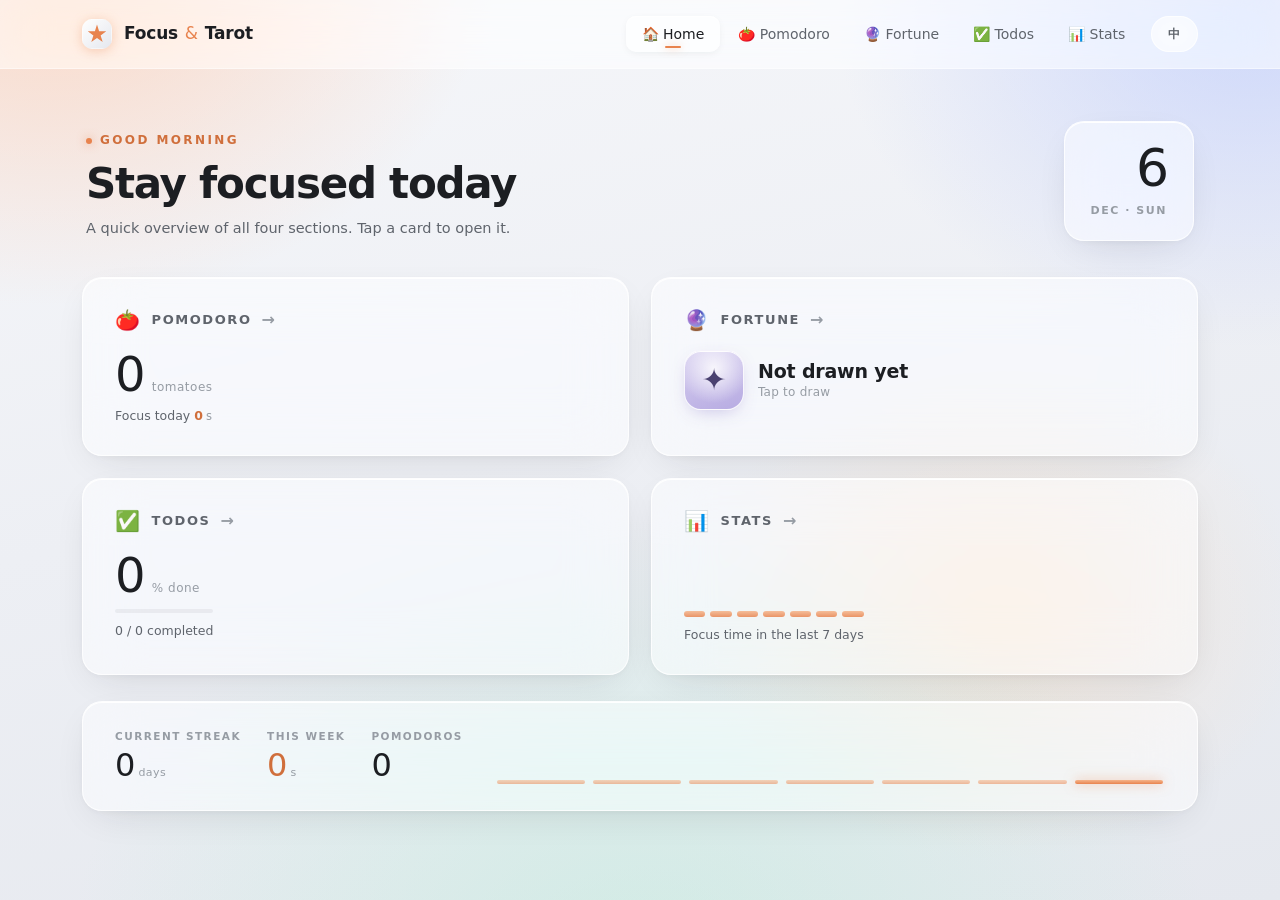
==== commit b2846d59: "Add files via upload Remove these files from the large folder, and add a card face to the tarot card" ====
--- a/index.html
+++ b/index.html
@@ -1,1078 +1,22 @@
 <!DOCTYPE html>
-<html lang="zh-CN">
+<html lang="en">
+
 <head>
-<meta charset="UTF-8">
-<meta name="viewport" content="width=device-width, initial-scale=1.0, viewport-fit=cover">
-<title>Focus & Tarot · 专注小站</title>
-
-<link rel="icon" type="image/svg+xml" href="data:image/svg+xml,%3Csvg xmlns='http://www.w3.org/2000/svg' viewBox='0 0 100 100'%3E%3Cdefs%3E%3ClinearGradient id='g' x1='0' y1='0' x2='1' y2='1'%3E%3Cstop offset='0' stop-color='%23FFFFFF'/%3E%3Cstop offset='1' stop-color='%23E4E7EE'/%3E%3C/linearGradient%3E%3C/defs%3E%3Crect width='100' height='100' rx='24' fill='url(%23g)' stroke='%23FFFFFF' stroke-width='4'/%3E%3Cpath d='M50 18 L57 41 L81 41 L62 55 L69 77 L50 63 L31 77 L38 55 L19 41 L43 41 Z' fill='%23E8834E'/%3E%3C/svg%3E">
-
-<style>
-  :root {
-    --text: #1C1E22;
-    --text-dim: #5F646C;
-    --text-faint: #969CA4;
-
-    --accent: #E8834E;
-    --accent-soft: #F5B48A;
-    --accent-deep: #D06F3C;
-    --violet: #8B7BC7;
-    --mint: #5BA88A;
-
-    --glass: rgba(255,255,255,.52);
-    --glass-hover: rgba(255,255,255,.64);
-    --glass-border: rgba(255,255,255,.75);
-    --glass-border-dim: rgba(255,255,255,.45);
-    --glass-inset: inset 0 1px 0 rgba(255,255,255,.95);
-
-    --line: rgba(31,33,36,.06);
-    --track: rgba(31,33,36,.055);
-
-    --shadow-card: 0 12px 40px -16px rgba(31,33,36,.16), 0 2px 8px -2px rgba(31,33,36,.06);
-    --shadow-lift: 0 24px 60px -20px rgba(31,33,36,.22), 0 6px 16px -6px rgba(31,33,36,.10);
-
-    --radius: 20px;
-    --radius-sm: 13px;
-    --blur: 28px;
-    --maxw: 1120px;
-  }
-
-  * { box-sizing: border-box; }
-  html { -webkit-text-size-adjust: 100%; text-size-adjust: 100%; }
-  html, body { margin: 0; padding: 0; overflow-x: hidden; }
-
-  body {
-    color: var(--text);
-    font-family: "Inter", system-ui, -apple-system, "Segoe UI", "PingFang SC", "Microsoft YaHei", sans-serif;
-    font-size: 16px;
-    line-height: 1.6;
-    min-height: 100vh;
-    min-height: 100dvh;
-    -webkit-tap-highlight-color: transparent;
-    -webkit-font-smoothing: antialiased;
-    -moz-osx-font-smoothing: grayscale;
-
-    background:
-      radial-gradient(720px 580px at 4% -6%, rgba(255,186,148,.55), transparent 62%),
-      radial-gradient(680px 560px at 98% 0%, rgba(172,190,255,.52), transparent 62%),
-      radial-gradient(880px 700px at 50% 108%, rgba(178,238,214,.42), transparent 65%),
-      radial-gradient(500px 400px at 78% 68%, rgba(255,220,180,.35), transparent 62%),
-      linear-gradient(168deg, #F6F7FA 0%, #EDEFF4 48%, #E5E8EE 100%);
-    background-attachment: fixed;
-  }
-
-  h1, h2, p { margin: 0; }
-  h1 { font-size: 26px; line-height: 1.25; font-weight: 700; letter-spacing: -.02em; }
-  h2 { font-size: 13px; margin-bottom: 16px; font-weight: 600; letter-spacing: .02em; color: var(--text-dim); }
-  button { font-family: inherit; }
-  [hidden] { display: none !important; }
-
-  button, .btn, .overview-card, .todo-check, .todo-del, .mode-tab,
-  .mobile-nav button, .desktop-nav button, .input, .select, .lang-toggle {
-    touch-action: manipulation;
-    -webkit-user-select: none;
-    user-select: none;
-  }
-
-  @supports not ((backdrop-filter: blur(1px)) or (-webkit-backdrop-filter: blur(1px))) {
-    .card, .overview-card, .topbar, .mobile-nav, .toast, .hero-date { background: rgba(255,255,255,.92); }
-  }
-
-  /* ---------- 顶部栏 ---------- */
-  .topbar {
-    position: sticky; top: 0; z-index: 50;
-    background: rgba(255,255,255,.55);
-    backdrop-filter: blur(24px) saturate(180%);
-    -webkit-backdrop-filter: blur(24px) saturate(180%);
-    border-bottom: 1px solid var(--glass-border-dim);
-  }
-  .topbar-inner {
-    max-width: var(--maxw); margin: 0 auto;
-    padding: 14px 20px;
-    display: flex; align-items: center; justify-content: space-between; gap: 14px;
-  }
-  .topbar-right { display: flex; align-items: center; gap: 10px; min-width: 0; }
-
-  .logo {
-    display: flex; align-items: center; gap: 10px;
-    font-weight: 700; font-size: 16px;
-    letter-spacing: -.01em; white-space: nowrap;
-    color: var(--text);
-  }
-  .logo .amp { color: var(--accent); font-weight: 500; margin: 0 1px; }
-  .logo-icon {
-    width: 28px; height: 28px;
-    border-radius: 9px;
-    flex-shrink: 0;
-    display: block;
-    filter: drop-shadow(0 2px 6px rgba(232,131,78,.35));
-  }
-
-  .desktop-nav { display: flex; gap: 2px; }
-  .desktop-nav button {
-    position: relative;
-    border: 0; background: none;
-    padding: 9px 14px;
-    border-radius: 10px;
-    font-size: 14px; font-weight: 500;
-    color: var(--text-dim);
-    cursor: pointer;
-    transition: color .2s, background .2s, transform .15s;
-  }
-  .desktop-nav button.active {
-    color: var(--text);
-    background: rgba(255,255,255,.65);
-    box-shadow: 0 1px 0 rgba(255,255,255,.9) inset, 0 2px 8px -2px rgba(31,33,36,.08);
-  }
-  .desktop-nav button.active::after {
-    content: '';
-    position: absolute;
-    left: 50%; bottom: 4px;
-    transform: translateX(-50%);
-    width: 16px; height: 2px;
-    border-radius: 2px;
-    background: var(--accent);
-    box-shadow: 0 0 8px rgba(232,131,78,.55);
-  }
-  .desktop-nav button:active { transform: scale(.97); }
-
-  .lang-toggle {
-    min-width: 46px; height: 34px;
-    padding: 0 14px;
-    border: 1px solid var(--glass-border);
-    border-radius: 999px;
-    background: rgba(255,255,255,.5);
-    backdrop-filter: blur(12px);
-    -webkit-backdrop-filter: blur(12px);
-    color: var(--text-dim);
-    font-size: 12px;
-    font-weight: 600;
-    letter-spacing: .06em;
-    cursor: pointer;
-    flex-shrink: 0;
-    transition: color .2s, border-color .2s, transform .15s, background .2s;
-  }
-  .lang-toggle:active { transform: scale(.94); }
-
-  /* ---------- 主体 ---------- */
-  .app { max-width: var(--maxw); margin: 0 auto; padding: 28px 20px 48px; }
-  .page { display: none; }
-  .page.active { display: block; }
-
-  .page > :last-child { margin-bottom: 0 !important; }
-
-  @keyframes pageIn {
-    from { opacity: 0; transform: translateY(12px); }
-    to   { opacity: 1; transform: translateY(0); }
-  }
-  .page.active { animation: pageIn .4s cubic-bezier(.22,.9,.3,1) both; }
-
-  @keyframes cardIn {
-    from { opacity: 0; transform: translateY(14px); }
-    to   { opacity: 1; transform: translateY(0); }
-  }
-  .page.active .card,
-  .page.active .overview-card,
-  .page.active .hero-main,
-  .page.active .hero-date {
-    animation: cardIn .55s cubic-bezier(.22,.9,.3,1) both;
-  }
-
-  .page-head { margin-bottom: 22px; }
-  .page-head .sub { color: var(--text-dim); font-size: 14px; margin-top: 6px; }
-
-  .card {
-    background: var(--glass);
-    backdrop-filter: blur(var(--blur)) saturate(180%);
-    -webkit-backdrop-filter: blur(var(--blur)) saturate(180%);
-    border: 1px solid var(--glass-border);
-    box-shadow: var(--shadow-card), var(--glass-inset);
-    border-radius: var(--radius);
-    padding: 24px;
-    margin-bottom: 18px;
-  }
-
-  /* grid-2 容器本身也带底部间距，让后续卡片和它拉开 */
-  .grid-2 { display: grid; gap: 18px; margin-bottom: 20px; }
-  .grid-2 > .card { margin-bottom: 0; }
-  @media (min-width: 769px) { .grid-2 { grid-template-columns: 1fr 1fr; } }
-
-  /* ---------- 按钮 ---------- */
-  .btn {
-    min-height: 46px;
-    padding: 0 24px;
-    border: 0;
-    border-radius: 999px;
-    background: #23252A;
-    color: #FFFFFF;
-    font-size: 14.5px;
-    font-weight: 600;
-    letter-spacing: .005em;
-    cursor: pointer;
-    box-shadow:
-      0 8px 20px -8px rgba(31,33,36,.45),
-      inset 0 1px 0 rgba(255,255,255,.14);
-    transition: transform .15s, box-shadow .25s, filter .2s;
-  }
-  .btn:active { transform: scale(.975); }
-  .btn.secondary {
-    background: rgba(255,255,255,.55);
-    backdrop-filter: blur(12px);
-    -webkit-backdrop-filter: blur(12px);
-    color: var(--text);
-    border: 1px solid var(--glass-border);
-    box-shadow: var(--glass-inset);
-  }
-  .btn:disabled { opacity: .4; cursor: default; box-shadow: none; filter: grayscale(.3); transform: none; }
-
-  .input, .select {
-    width: 100%; min-height: 46px;
-    border: 1px solid var(--glass-border);
-    border-radius: var(--radius-sm);
-    padding: 0 14px;
-    font-size: 14.5px;
-    font-family: inherit;
-    background: rgba(255,255,255,.55);
-    backdrop-filter: blur(12px);
-    -webkit-backdrop-filter: blur(12px);
-    color: var(--text);
-    outline: none;
-    box-shadow: var(--glass-inset);
-    transition: border-color .2s, box-shadow .2s, background .2s;
-  }
-  .input:focus, .select:focus {
-    background: rgba(255,255,255,.78);
-    border-color: rgba(232,131,78,.55);
-    box-shadow: 0 0 0 4px rgba(232,131,78,.13), var(--glass-inset);
-  }
-  .input::placeholder { color: var(--text-faint); }
-  .select {
-    appearance: none; -webkit-appearance: none;
-    padding-right: 42px;
-    background-image: url("data:image/svg+xml,%3Csvg xmlns='http://www.w3.org/2000/svg' width='12' height='8' viewBox='0 0 12 8'%3E%3Cpath d='M1 1l5 5 5-5' stroke='%235F646C' stroke-width='1.6' fill='none' stroke-linecap='round' stroke-linejoin='round'/%3E%3C/svg%3E");
-    background-repeat: no-repeat;
-    background-position: right 16px center;
-  }
-  .select option { background: #FFFFFF; color: var(--text); }
-
-  .field-label { display: block; font-size: 12px; font-weight: 500; letter-spacing: .02em; color: var(--text-dim); margin-bottom: 8px; }
-  .hint { font-size: 12.5px; line-height: 1.7; color: var(--text-faint); margin-top: 16px; }
-
-  /* 自定义时长卡片：间距由 .grid-2 的 margin-bottom 提供 */
-  .duration-card { margin-top: 0; }
-
-  .duration-grid {
-    display: grid; grid-template-columns: 1fr 1fr 1fr;
-    gap: 14px; margin-bottom: 18px;
-  }
-  @media (max-width: 520px) { .duration-grid { grid-template-columns: 1fr; } }
-  .duration-actions { display: flex; gap: 10px; flex-wrap: wrap; }
-  .duration-actions .btn { flex: 1; min-width: 120px; }
-
-  /* ============================================================
-     首页 Hero
-     ============================================================ */
-  .home-hero {
-    display: grid;
-    grid-template-columns: 1fr auto;
-    gap: 24px;
-    align-items: end;
-    padding: 8px 4px 28px;
-  }
-  @media (max-width: 768px) {
-    .home-hero { grid-template-columns: 1fr; gap: 16px; padding: 4px 0 20px; }
-  }
-
-  .hero-main { min-width: 0; }
-
-  .hero-greeting {
-    font-size: 12px;
-    font-weight: 600;
-    color: var(--accent-deep);
-    letter-spacing: .12em;
-    text-transform: uppercase;
-    margin-bottom: 10px;
-    display: inline-flex;
-    align-items: center;
-    gap: 8px;
-  }
-  .hero-greeting::before {
-    content: '';
-    display: inline-block;
-    width: 6px; height: 6px;
-    border-radius: 50%;
-    background: var(--accent);
-    box-shadow: 0 0 10px rgba(232,131,78,.7);
-  }
-
-  .hero-title {
-    font-size: clamp(30px, 4.4vw, 42px);
-    font-weight: 700;
-    letter-spacing: -.03em;
-    line-height: 1.12;
-    color: var(--text);
-  }
-
-  .hero-sub {
-    color: var(--text-dim);
-    font-size: 14.5px;
-    margin-top: 10px;
-    max-width: 480px;
-  }
-
-  .hero-date {
-    text-align: right;
-    min-width: 108px;
-    padding: 16px 22px;
-    border-radius: var(--radius);
-    background: var(--glass);
-    backdrop-filter: blur(var(--blur)) saturate(180%);
-    -webkit-backdrop-filter: blur(var(--blur)) saturate(180%);
-    border: 1px solid var(--glass-border);
-    box-shadow: var(--shadow-card), var(--glass-inset);
-  }
-  .hero-day {
-    font-size: 44px;
-    font-weight: 200;
-    letter-spacing: -.04em;
-    line-height: 1;
-    color: var(--text);
-    font-variant-numeric: tabular-nums;
-  }
-  .hero-month {
-    font-size: 11px;
-    font-weight: 600;
-    color: var(--text-faint);
-    letter-spacing: .14em;
-    text-transform: uppercase;
-    margin-top: 8px;
-  }
-  html[lang="zh-CN"] .hero-month { letter-spacing: .08em; }
-
-  @media (max-width: 768px) {
-    .hero-date {
-      text-align: left;
-      display: flex;
-      align-items: baseline;
-      gap: 14px;
-      padding: 14px 18px;
-      min-width: 0;
-    }
-    .hero-day { font-size: 36px; }
-    .hero-month { margin-top: 0; }
-  }
-
-  /* ============================================================
-     首页四卡
-     ============================================================ */
-  .overview-grid {
-    display: grid;
-    grid-template-columns: 1fr;
-    gap: 16px;
-  }
-  @media (min-width: 769px) {
-    .overview-grid { grid-template-columns: 1fr 1fr; gap: 18px; }
-  }
-
-  .overview-card {
-    position: relative;
-    display: flex; flex-direction: column; gap: 16px;
-    text-align: left;
-    background: var(--glass);
-    backdrop-filter: blur(var(--blur)) saturate(180%);
-    -webkit-backdrop-filter: blur(var(--blur)) saturate(180%);
-    border: 1px solid var(--glass-border);
-    box-shadow: var(--shadow-card), var(--glass-inset);
-    border-radius: var(--radius);
-    padding: 24px;
-    cursor: pointer;
-    font-family: inherit;
-    color: var(--text);
-    overflow: hidden;
-    transition: transform .3s cubic-bezier(.22,.9,.3,1),
-                box-shadow .3s cubic-bezier(.22,.9,.3,1),
-                background .3s,
-                border-color .3s;
-  }
-  .overview-card::before {
-    content: '';
-    position: absolute;
-    top: -60%; right: -30%;
-    width: 260px; height: 260px;
-    border-radius: 50%;
-    background: radial-gradient(circle, rgba(232,131,78,.22), transparent 70%);
-    opacity: 0;
-    transition: opacity .35s;
-    pointer-events: none;
-  }
-  .ov-head {
-    display: flex; align-items: center; gap: 10px;
-    font-size: 12.5px; font-weight: 600;
-    letter-spacing: .06em;
-    color: var(--text-dim);
-    text-transform: uppercase;
-  }
-  .ov-icon { font-size: 18px; line-height: 1; }
-  .ov-title { flex: 1; }
-  .ov-arrow { color: var(--text-faint); font-size: 16px; transition: transform .3s, color .3s; }
-  .ov-body { display: flex; flex-direction: column; gap: 10px; }
-  .ov-big {
-    font-size: 40px; font-weight: 300;
-    letter-spacing: -.035em; color: var(--text);
-    line-height: 1; font-variant-numeric: tabular-nums;
-  }
-  .ov-big small {
-    font-size: 12px; font-weight: 500;
-    letter-spacing: .04em; color: var(--text-faint);
-    margin-left: 8px;
-  }
-  .ov-meta { font-size: 12.5px; color: var(--text-dim); }
-  .ov-meta strong { color: var(--accent-deep); font-weight: 600; }
-  .ov-meta small { color: var(--text-faint); font-size: 11.5px; margin-left: 3px; }
-
-  .ov-progress { height: 4px; border-radius: 999px; background: var(--track); overflow: hidden; }
-  .ov-progress > div {
-    height: 100%; width: 0; border-radius: 999px;
-    background: linear-gradient(90deg, var(--accent), var(--accent-soft));
-    box-shadow: 0 0 10px rgba(232,131,78,.5);
-    transition: width .7s cubic-bezier(.22,.9,.3,1);
-  }
-
-  .ov-tarot { display: flex; align-items: center; gap: 14px; }
-  .ov-tarot-symbol {
-    font-size: 26px; line-height: 1;
-    width: 54px; height: 54px;
-    border-radius: 15px;
-    background:
-      radial-gradient(circle at 50% 30%, rgba(255,255,255,.85), transparent 70%),
-      linear-gradient(160deg, #D8D0F0, #B7ABE2);
-    border: 1px solid rgba(255,255,255,.85);
-    color: #4A4170;
-    display: grid; place-items: center;
-    flex-shrink: 0;
-    box-shadow: 0 6px 18px -6px rgba(139,123,199,.45), var(--glass-inset);
-    transition: transform .4s, box-shadow .3s;
-  }
-  .ov-tarot-name { font-size: 17px; font-weight: 600; letter-spacing: -.01em; }
-  .ov-tarot-key { font-size: 12px; color: var(--text-faint); margin-top: 3px; letter-spacing: .02em; }
-
-  .ov-mini-chart { display: flex; align-items: flex-end; gap: 5px; height: 54px; }
-  .ov-mini-bar {
-    flex: 1; min-height: 6px; border-radius: 3px;
-    background: linear-gradient(180deg, var(--accent-soft), var(--accent));
-    opacity: .85;
-    transition: height .6s cubic-bezier(.22,.9,.3,1);
-  }
-
-  /* ============================================================
-     首页本周概览
-     ============================================================ */
-  .week-card { padding: 22px 24px; margin-top: 20px; }
-  .week-strip {
-    display: grid;
-    grid-template-columns: 1fr;
-    gap: 18px;
-    align-items: center;
-  }
-  @media (min-width: 769px) {
-    .week-strip { grid-template-columns: auto 1fr; gap: 32px; }
-  }
-
-  .week-stat-row {
-    display: flex;
-    gap: 26px;
-    flex-wrap: wrap;
-  }
-  .week-stat { display: flex; flex-direction: column; gap: 4px; }
-  .week-stat-label {
-    font-size: 10.5px;
-    font-weight: 600;
-    letter-spacing: .1em;
-    color: var(--text-faint);
-    text-transform: uppercase;
-  }
-  .week-stat-val {
-    font-size: 28px;
-    font-weight: 300;
-    letter-spacing: -.03em;
-    color: var(--text);
-    line-height: 1.1;
-    font-variant-numeric: tabular-nums;
-  }
-  .week-stat-val small {
-    font-size: 11px;
-    font-weight: 500;
-    color: var(--text-faint);
-    margin-left: 4px;
-    letter-spacing: .04em;
-  }
-  .week-stat-val.accent { color: var(--accent-deep); }
-
-  .week-chart {
-    display: flex;
-    align-items: flex-end;
-    gap: 8px;
-    height: 48px;
-    padding: 0 2px;
-  }
-  .week-bar-wrap {
-    flex: 1;
-    height: 100%;
-    display: flex;
-    align-items: flex-end;
-    min-width: 0;
-  }
-  .week-bar {
-    width: 100%;
-    min-height: 4px;
-    border-radius: 4px;
-    background: linear-gradient(180deg, var(--accent-soft), var(--accent));
-    opacity: .55;
-    transition: height .7s cubic-bezier(.22,.9,.3,1), opacity .3s;
-  }
-  .week-bar.today {
-    opacity: 1;
-    box-shadow: 0 0 12px rgba(232,131,78,.55);
-  }
-
-  @media (max-width: 768px) {
-    .week-card { padding: 18px 20px; margin-top: 16px; }
-    .week-stat-row { gap: 20px; }
-    .week-stat-val { font-size: 24px; }
-    .week-chart { height: 42px; gap: 6px; }
-  }
-
-  /* ============================================================
-     番茄钟
-     ============================================================ */
-  .mode-tabs {
-    display: flex; gap: 4px;
-    background: rgba(31,33,36,.055);
-    border-radius: 999px;
-    padding: 4px;
-    margin-bottom: 28px;
-  }
-  .mode-tab {
-    flex: 1; border: 0; background: none;
-    padding: 9px 0;
-    border-radius: 999px;
-    font-size: 13.5px; font-weight: 500;
-    color: var(--text-dim);
-    cursor: pointer;
-    transition: background .25s, color .25s, box-shadow .25s;
-    min-height: 38px;
-  }
-  .mode-tab.active {
-    background: #FFFFFF;
-    color: var(--text);
-    font-weight: 600;
-    box-shadow: 0 2px 8px -2px rgba(31,33,36,.12), 0 1px 0 rgba(255,255,255,.9) inset;
-  }
-
-  .timer-card { text-align: center; }
-  .timer-wrap {
-    position: relative;
-    width: min(64vw, 250px);
-    aspect-ratio: 1 / 1;
-    margin: 0 auto 26px;
-  }
-  .timer-ring { width: 100%; height: 100%; transform: rotate(-90deg); }
-  .ring-bg { fill: none; stroke: rgba(31,33,36,.06); stroke-width: 10; }
-  .ring-fg {
-    fill: none;
-    stroke: var(--accent);
-    stroke-width: 10;
-    stroke-linecap: round;
-    stroke-dasharray: 565.49;
-    stroke-dashoffset: 0;
-    transition: stroke-dashoffset .5s linear, stroke .35s;
-    filter: drop-shadow(0 0 10px rgba(232,131,78,.5));
-  }
-  .timer-text {
-    position: absolute; inset: 0;
-    display: flex; flex-direction: column;
-    align-items: center; justify-content: center; gap: 4px;
-  }
-  #timer-display {
-    font-size: clamp(42px, 11vw, 54px);
-    font-weight: 200;
-    letter-spacing: -.035em;
-    line-height: 1;
-    font-variant-numeric: tabular-nums;
-    color: var(--text);
-  }
-  #timer-label { font-size: 11px; font-weight: 500; letter-spacing: .04em; color: var(--text-faint); margin-top: 2px; }
-  .timer-actions { display: flex; gap: 10px; justify-content: center; }
-  .timer-actions .btn { flex: 1; max-width: 150px; }
-
-  #btn-start {
-    background: linear-gradient(135deg, var(--accent-soft), var(--accent-deep));
-    color: #FFFFFF;
-    box-shadow:
-      0 10px 26px -10px rgba(232,131,78,.7),
-      inset 0 1px 0 rgba(255,255,255,.35);
-  }
-
-  .today-pill {
-    display: flex; align-items: center; justify-content: space-between;
-    background: rgba(31,33,36,.045);
-    border-radius: var(--radius-sm);
-    padding: 16px 18px;
-    margin-top: 18px;
-    font-size: 13px;
-    color: var(--text-dim);
-  }
-  .today-pill strong { color: var(--text); font-size: 15px; font-weight: 600; }
-  .today-pill strong #today-count {
-    color: var(--accent-deep);
-    font-size: 19px;
-    font-weight: 700;
-    margin-right: 2px;
-  }
-
-  /* ---------- 塔罗 ---------- */
-  .tarot-card-wrap { text-align: center; padding: 32px 24px; }
-  .tarot-wrap {
-    perspective: 1200px;
-    -webkit-perspective: 1200px;
-    width: min(62vw, 240px);
-    aspect-ratio: 2 / 3;
-    margin: 8px auto 24px;
-  }
-  .tarot-card {
-    position: relative; width: 100%; height: 100%;
-    transform-style: preserve-3d;
-    -webkit-transform-style: preserve-3d;
-    transition: transform .75s cubic-bezier(.3,.05,.2,1);
-    cursor: pointer;
-  }
-  .tarot-card.flipped { transform: rotateY(180deg); }
-  .tarot-face {
-    position: absolute; inset: 0;
-    backface-visibility: hidden; -webkit-backface-visibility: hidden;
-    border-radius: 18px;
-    display: flex; flex-direction: column;
-    align-items: center; justify-content: center;
-    gap: 10px; padding: 20px;
-    overflow: hidden;
-  }
-  .tarot-back {
-    background:
-      radial-gradient(circle at 50% 28%, rgba(255,255,255,.55), transparent 65%),
-      linear-gradient(160deg, #D9D1F2, #B6A9E3);
-    border: 1px solid rgba(255,255,255,.9);
-    color: rgba(255,255,255,.92);
-    font-size: 15px;
-    letter-spacing: 14px;
-    box-shadow: 0 24px 50px -20px rgba(139,123,199,.55), inset 0 1px 0 rgba(255,255,255,.9);
-  }
-  .tarot-back span { display: block; line-height: 1; text-shadow: 0 2px 6px rgba(74,65,112,.35); }
-  .tarot-back::before {
-    content: '';
-    position: absolute; inset: 10px;
-    border: 1px solid rgba(255,255,255,.45);
-    border-radius: 12px;
-    pointer-events: none;
-  }
-  .tarot-front {
-    background: rgba(255,255,255,.82);
-    backdrop-filter: blur(20px) saturate(180%);
-    -webkit-backdrop-filter: blur(20px) saturate(180%);
-    border: 1px solid rgba(255,255,255,.95);
-    transform: rotateY(180deg);
-    box-shadow: 0 24px 50px -20px rgba(31,33,36,.2), inset 0 1px 0 rgba(255,255,255,.95);
-  }
-  .tarot-front::before {
-    content: '';
-    position: absolute; inset: 10px;
-    border: 1px solid rgba(232,131,78,.22);
-    border-radius: 12px;
-    pointer-events: none;
-  }
-  .tarot-symbol { font-size: 42px; line-height: 1; filter: drop-shadow(0 4px 12px rgba(232,131,78,.35)); }
-  .tarot-front-name { font-size: 20px; font-weight: 700; letter-spacing: -.01em; color: var(--text); }
-  .tarot-front-en {
-    font-size: 10.5px; color: var(--text-faint);
-    letter-spacing: .18em; text-transform: uppercase; font-weight: 500;
-  }
-  .reading-card .keywords { color: var(--accent-deep); font-weight: 600; font-size: 14px; letter-spacing: .02em; margin-bottom: 12px; }
-  .reading-card .reading { color: var(--text-dim); font-size: 14.5px; line-height: 1.85; }
-  .tarot-daily-hint {
-    margin-top: 16px;
-    font-size: 12.5px;
-    color: var(--text-faint);
-    display: inline-flex;
-    align-items: center;
-    gap: 8px;
-  }
-  .tarot-daily-hint::before {
-    content: '';
-    width: 5px; height: 5px;
-    border-radius: 50%;
-    background: var(--accent);
-    box-shadow: 0 0 8px rgba(232,131,78,.7);
-    flex-shrink: 0;
-  }
-
-  /* ---------- 待办 ---------- */
-  .todo-input-row { display: flex; gap: 10px; margin-bottom: 18px; }
-  .todo-input-row .btn { flex-shrink: 0; }
-  .progress-line { display: flex; align-items: center; gap: 12px; margin-bottom: 20px; }
-  .progress-track { flex: 1; height: 4px; border-radius: 999px; background: var(--track); overflow: hidden; }
-  .progress-fill {
-    height: 100%; width: 0; border-radius: 999px;
-    background: linear-gradient(90deg, var(--accent), var(--accent-soft));
-    box-shadow: 0 0 10px rgba(232,131,78,.45);
-    transition: width .6s cubic-bezier(.22,.9,.3,1);
-  }
-  #todo-progress-text {
-    font-size: 12px; font-weight: 600; color: var(--text-dim);
-    min-width: 38px; text-align: right;
-    font-variant-numeric: tabular-nums; letter-spacing: .02em;
-  }
-  .todo-list { list-style: none; margin: 0; padding: 0; display: flex; flex-direction: column; gap: 8px; }
-  .todo-item {
-    display: flex; align-items: center; gap: 12px;
-    padding: 13px 14px;
-    border-radius: var(--radius-sm);
-    background: rgba(255,255,255,.42);
-    border: 1px solid rgba(255,255,255,.65);
-    box-shadow: 0 1px 0 rgba(255,255,255,.8) inset;
-    transition: opacity .25s, transform .2s, background .2s, border-color .2s, box-shadow .2s;
-  }
-  .todo-item.done { opacity: .5; }
-  .todo-item.done .todo-text { text-decoration: line-through; color: var(--text-faint); }
-  .todo-check {
-    flex-shrink: 0;
-    width: 22px; height: 22px;
-    border-radius: 7px;
-    border: 1.5px solid rgba(31,33,36,.22);
-    background: rgba(255,255,255,.6);
-    color: #FFFFFF;
-    font-size: 12px; font-weight: 700;
-    line-height: 1;
-    cursor: pointer;
-    display: grid; place-items: center; padding: 0;
-    transition: background .2s, border-color .2s, transform .15s, box-shadow .2s;
-  }
-  .todo-check:active { transform: scale(.88); }
-  .todo-item.done .todo-check { background: var(--mint); border-color: var(--mint); box-shadow: 0 0 10px rgba(91,168,138,.5); }
-  .todo-text { flex: 1; font-size: 14.5px; word-break: break-word; color: var(--text); }
-  .todo-tomato {
-    flex-shrink: 0; font-size: 11px; font-weight: 700;
-    color: var(--accent-deep);
-    background: rgba(232,131,78,.12);
-    border: 1px solid rgba(232,131,78,.22);
-    border-radius: 999px;
-    padding: 3px 9px;
-    letter-spacing: .02em;
-    font-variant-numeric: tabular-nums;
-  }
-  .todo-del {
-    flex-shrink: 0;
-    width: 30px; height: 30px;
-    border: 0; border-radius: 50%;
-    background: none;
-    color: var(--text-faint);
-    font-size: 18px; line-height: 1;
-    cursor: pointer; padding: 0;
-    display: grid; place-items: center;
-    transition: color .2s, background .2s, transform .15s;
-  }
-  .todo-del:active { transform: scale(.88); }
-  .empty { text-align: center; color: var(--text-faint); font-size: 13.5px; padding: 32px 0; display: none; }
-
-  /* ---------- 统计 ---------- */
-  .stat-grid { display: grid; grid-template-columns: 1fr 1fr; gap: 14px; margin-bottom: 18px; }
-  @media (min-width: 769px) { .stat-grid { grid-template-columns: repeat(3, 1fr); } }
-  .stat-card { margin-bottom: 0; text-align: center; padding: 26px 16px; }
-  .stat-label {
-    font-size: 11.5px; font-weight: 600;
-    letter-spacing: .06em;
-    color: var(--text-faint);
-    display: block;
-    text-transform: uppercase;
-  }
-  .stat-card strong {
-    display: block;
-    font-size: 40px; font-weight: 300;
-    letter-spacing: -.035em; color: var(--text);
-    line-height: 1.15;
-    margin-top: 8px;
-    font-variant-numeric: tabular-nums;
-  }
-  .stat-card strong small {
-    font-size: 12px; font-weight: 500; color: var(--text-faint);
-    margin-left: 4px; letter-spacing: .04em;
-  }
-  .bar-chart { display: flex; align-items: flex-end; gap: 10px; height: 170px; padding-top: 10px; }
-  .bar-item {
-    flex: 1; display: flex; flex-direction: column;
-    align-items: center; gap: 10px; height: 100%; min-width: 0;
-  }
-  .bar-track {
-    flex: 1; width: 100%;
-    background: rgba(31,33,36,.05);
-    border-radius: 6px;
-    display: flex; align-items: flex-end;
-    overflow: hidden;
-  }
-  .bar-fill {
-    width: 100%; min-height: 3px; border-radius: 6px;
-    background: linear-gradient(180deg, var(--accent-soft), var(--accent));
-    box-shadow: 0 0 12px rgba(232,131,78,.35);
-    transition: height .7s cubic-bezier(.22,.9,.3,1);
-  }
-  .bar-label { font-size: 11px; font-weight: 500; color: var(--text-faint); letter-spacing: .04em; }
-  .donut-card { display: flex; flex-direction: column; align-items: center; justify-content: center; }
-  .donut {
-    width: 152px; height: 152px; border-radius: 50%;
-    display: grid; place-items: center;
-    margin: 14px 0 6px;
-    background: conic-gradient(var(--mint) calc(var(--p) * 1%), rgba(31,33,36,.06) 0);
-    transition: background .6s ease;
-    box-shadow: 0 8px 28px -10px rgba(91,168,138,.4);
-  }
-  .donut-inner {
-    width: 112px; height: 112px; border-radius: 50%;
-    background: rgba(255,255,255,.92);
-    backdrop-filter: blur(10px);
-    -webkit-backdrop-filter: blur(10px);
-    box-shadow: inset 0 1px 0 rgba(255,255,255,.95);
-    display: grid; place-items: center;
-    font-size: 22px; font-weight: 300;
-    letter-spacing: -.02em; color: var(--text);
-    font-variant-numeric: tabular-nums;
-  }
-
-  /* ---------- 手机底部导航 ---------- */
-  .mobile-nav { display: none; }
-
-  /* ---------- Toast ---------- */
-  .toast {
-    position: fixed;
-    left: 50%; bottom: 96px;
-    transform: translateX(-50%) translateY(16px);
-    background: rgba(35,37,42,.90);
-    backdrop-filter: blur(20px) saturate(180%);
-    -webkit-backdrop-filter: blur(20px) saturate(180%);
-    border: 1px solid rgba(255,255,255,.12);
-    color: #FFFFFF;
-    padding: 11px 22px;
-    border-radius: 999px;
-    font-size: 13.5px; font-weight: 500;
-    opacity: 0; pointer-events: none;
-    transition: opacity .3s, transform .3s;
-    z-index: 200;
-    max-width: 84vw;
-    text-align: center;
-    box-shadow: 0 16px 40px -12px rgba(31,33,36,.5);
-  }
-  .toast.show { opacity: 1; transform: translateX(-50%) translateY(0); }
-
-  /* ---------- hover ---------- */
-  @media (hover: hover) and (pointer: fine) {
-    .desktop-nav button:hover { color: var(--text); background: rgba(255,255,255,.45); }
-    .desktop-nav button.active:hover { color: var(--text); background: rgba(255,255,255,.7); }
-    .lang-toggle:hover { color: var(--accent-deep); border-color: rgba(232,131,78,.35); background: rgba(255,255,255,.8); }
-    .btn:hover {
-      filter: brightness(1.08);
-      box-shadow: 0 14px 30px -10px rgba(31,33,36,.5), inset 0 1px 0 rgba(255,255,255,.2);
-    }
-    .btn.secondary:hover { background: rgba(255,255,255,.78); filter: none; box-shadow: var(--glass-inset); }
-    .btn:disabled:hover { filter: grayscale(.3); box-shadow: none; }
-    #btn-start:hover { box-shadow: 0 16px 36px -12px rgba(232,131,78,.75), inset 0 1px 0 rgba(255,255,255,.4); }
-    .overview-card:hover {
-      transform: translateY(-4px);
-      background: var(--glass-hover);
-      border-color: rgba(255,255,255,.95);
-      box-shadow: var(--shadow-lift), var(--glass-inset);
-    }
-    .overview-card:hover::before { opacity: 1; }
-    .overview-card:hover .ov-arrow { transform: translateX(5px); color: var(--accent-deep); }
-    .overview-card:hover .ov-tarot-symbol {
-      transform: rotate(-5deg) scale(1.06);
-      box-shadow: 0 12px 26px -8px rgba(139,123,199,.6), var(--glass-inset);
-    }
-    .todo-item:hover {
-      background: rgba(255,255,255,.62);
-      border-color: rgba(255,255,255,.85);
-      box-shadow: 0 6px 18px -8px rgba(31,33,36,.14), var(--glass-inset);
-    }
-    .todo-del:hover { color: var(--accent-deep); background: rgba(232,131,78,.12); }
-  }
-
-  /* ---------- 手机 ---------- */
-  @media (max-width: 768px) {
-    .desktop-nav { display: none; }
-    .mobile-nav {
-      display: flex;
-      position: fixed;
-      bottom: 0; left: 0; right: 0;
-      background: rgba(255,255,255,.62);
-      backdrop-filter: blur(24px) saturate(180%);
-      -webkit-backdrop-filter: blur(24px) saturate(180%);
-      border-top: 1px solid var(--glass-border-dim);
-      padding: 6px 0 calc(6px + env(safe-area-inset-bottom));
-      z-index: 100;
-    }
-    .mobile-nav button {
-      flex: 1;
-      border: 0; background: none;
-      padding: 6px 0;
-      display: flex; flex-direction: column;
-      align-items: center; gap: 4px;
-      font-size: 10px; font-weight: 500;
-      letter-spacing: .02em;
-      color: var(--text-faint);
-      cursor: pointer;
-      min-height: 50px;
-      justify-content: center;
-      min-width: 0;
-      transition: color .25s, transform .15s;
-    }
-    .mobile-nav button .ico {
-      font-size: 19px; line-height: 1;
-      transition: transform .25s;
-      opacity: .55;
-      filter: grayscale(.55);
-    }
-    .mobile-nav button:active { transform: scale(.94); }
-    .mobile-nav button.active { color: var(--accent-deep); }
-    .mobile-nav button.active .ico {
-      filter: none; opacity: 1;
-      transform: translateY(-1px) scale(1.06);
-    }
-
-    .app { padding-bottom: calc(76px + env(safe-area-inset-bottom)); }
-
-    /* 手机端让 grid-2 与后续卡片明确拉开 */
-    .grid-2 { margin-bottom: 24px; }
-
-    .input, .select { font-size: 16px; }
-    input[type="number"]::-webkit-outer-spin-button,
-    input[type="number"]::-webkit-inner-spin-button { -webkit-appearance: none; margin: 0; }
-    .todo-check { width: 24px; height: 24px; font-size: 13px; }
-    .todo-del { width: 34px; height: 34px; font-size: 20px; }
-    .toast { bottom: calc(84px + env(safe-area-inset-bottom)); }
-    .duration-grid { grid-template-columns: 1fr; }
-    .overview-card:active { transform: scale(.985); }
-    .todo-item:active { background: rgba(255,255,255,.65); }
-    .page.active .card,
-    .page.active .overview-card,
-    .page.active .hero-main,
-    .page.active .hero-date { animation-duration: .45s; }
-  }
-
-  @media (max-width: 360px) {
-    .app { padding-left: 14px; padding-right: 14px; }
-    .card { padding: 18px; }
-    .overview-card { padding: 18px; }
-    h1 { font-size: 22px; }
-    .hero-title { font-size: 26px; }
-    .hero-day { font-size: 30px; }
-    .page-head .sub { font-size: 13px; }
-    .logo { font-size: 14px; gap: 8px; }
-    .logo-icon { width: 24px; height: 24px; border-radius: 7px; }
-    .lang-toggle { height: 30px; min-width: 40px; padding: 0 11px; font-size: 11px; }
-    #timer-display { font-size: 38px; }
-    .mode-tab { font-size: 12.5px; }
-    .timer-actions .btn { padding: 0 16px; }
-    .ov-big { font-size: 32px; }
-    .ov-head { font-size: 11.5px; }
-    .ov-icon { font-size: 16px; }
-    .ov-tarot-symbol { width: 46px; height: 46px; font-size: 22px; }
-    .mobile-nav button { font-size: 9.5px; }
-    .mobile-nav button .ico { font-size: 18px; }
-    .stat-card strong { font-size: 32px; }
-    .bar-chart { height: 140px; gap: 7px; }
-    .donut { width: 128px; height: 128px; }
-    .donut-inner { width: 92px; height: 92px; font-size: 18px; }
-    .week-stat-val { font-size: 22px; }
-    .week-stat-row { gap: 16px; }
-  }
-
-  @media (min-width: 900px) {
-    .topbar-inner, .app { max-width: 1180px; }
-    .topbar-inner { padding: 16px 32px; }
-    .logo { font-size: 17px; gap: 12px; }
-    .logo-icon { width: 30px; height: 30px; border-radius: 10px; }
-    .desktop-nav button { font-size: 14px; padding: 10px 16px; }
-    .lang-toggle { height: 36px; padding: 0 16px; }
-
-    .app { padding: 44px 32px 56px; }
-    .page-head { margin-bottom: 28px; }
-    h1 { font-size: 32px; }
-    .page-head .sub { font-size: 15px; }
-
-    .home-hero { padding: 8px 4px 36px; gap: 32px; }
-    .hero-day { font-size: 52px; }
-    .hero-date { padding: 20px 26px; }
-
-    .card { padding: 32px; margin-bottom: 22px; }
-    h2 { font-size: 13.5px; margin-bottom: 20px; }
-    .grid-2 { gap: 22px; margin-bottom: 26px; }
-
-    .overview-grid { gap: 22px; }
-    .overview-card { padding: 32px; gap: 20px; }
-    .ov-head { font-size: 13px; }
-    .ov-icon { font-size: 20px; }
-    .ov-big { font-size: 48px; }
-    .ov-tarot-symbol { width: 60px; height: 60px; font-size: 30px; border-radius: 17px; }
-    .ov-tarot-name { font-size: 19px; }
-    .ov-mini-chart { height: 66px; }
-
-    .week-card { padding: 26px 32px; margin-top: 26px; }
-    .week-stat-val { font-size: 32px; }
-    .week-chart { height: 56px; }
-
-    .duration-grid { gap: 18px; }
-    .mode-tabs { margin-bottom: 34px; }
-    .mode-tab { font-size: 14px; padding: 11px 0; }
-    .timer-wrap { width: 300px; margin-bottom: 32px; }
-    #timer-display { font-size: 60px; }
-    #timer-label { font-size: 11.5px; }
-
-    .btn { min-height: 50px; font-size: 15px; padding: 0 30px; }
-    .input, .select { min-height: 50px; font-size: 15px; }
-
-    .tarot-wrap { width: 280px; margin: 12px auto 32px; }
-    .tarot-symbol { font-size: 52px; }
-    .tarot-front-name { font-size: 22px; }
-    .reading-card .reading { font-size: 15px; line-height: 1.9; }
-    .tarot-daily-hint { font-size: 13px; margin-top: 20px; }
-
-    .stat-grid { gap: 20px; margin-bottom: 22px; }
-    .stat-card { padding: 32px 24px; }
-    .stat-card strong { font-size: 52px; }
-    .stat-label { font-size: 12px; }
-
-    .bar-chart { height: 220px; gap: 12px; }
-    .donut { width: 180px; height: 180px; }
-    .donut-inner { width: 132px; height: 132px; font-size: 26px; }
-  }
-
-  html[lang="en"] .stat-label,
-  html[lang="en"] .ov-head,
-  html[lang="en"] .week-stat-label { letter-spacing: .14em; }
-  html[lang="en"] #timer-label { letter-spacing: .2em; text-transform: uppercase; font-size: 10px; }
-  html[lang="en"] .tarot-front-en { letter-spacing: .22em; }
-  html[lang="en"] .hero-greeting { letter-spacing: .2em; }
-
-  @media (prefers-reduced-motion: reduce) {
-    *, *::before, *::after {
-      animation-duration: .001ms !important;
-      transition-duration: .001ms !important;
-    }
-  }
-</style>
+    <meta charset="UTF-8">
+    <meta name="viewport" content="width=device-width, initial-scale=1.0, viewport-fit=cover">
+    <title>Focus & Tarot · Focus Station</title>
+
+    <link rel="icon" type="image/svg+xml" href="data:image/svg+xml,%3Csvg xmlns='http://www.w3.org/2000/svg' viewBox='0 0 100 100'%3E%3Cdefs%3E%3ClinearGradient id='g' x1='0' y1='0' x2='1' y2='1'%3E%3Cstop offset='0' stop-color='%23FFFFFF'/%3E%3Cstop offset='1' stop-color='%23E4E7EE'/%3E%3C/linearGradient%3E%3C/defs%3E%3Crect width='100' height='100' rx='24' fill='url(%23g)' stroke='%23FFFFFF' stroke-width='4'/%3E%3Cpath d='M50 18 L57 41 L81 41 L62 55 L69 77 L50 63 L31 77 L38 55 L19 41 L43 41 Z' fill='%23E8834E'/%3E%3C/svg%3E">
+
+    <link rel="stylesheet" href="./css/style.css">
 </head>
+
 <body>
 
-<header class="topbar">
-  <div class="topbar-inner">
-    <div class="logo">
-      <svg class="logo-icon" viewBox="0 0 100 100" aria-hidden="true">
+    <header class="topbar">
+        <div class="topbar-inner">
+            <div class="logo">
+                <svg class="logo-icon" viewBox="0 0 100 100" aria-hidden="true">
         <defs>
           <linearGradient id="logoGrad" x1="0" y1="0" x2="1" y2="1">
             <stop offset="0%" stop-color="#FFFFFF"/>
@@ -1082,1184 +26,293 @@
         <rect width="100" height="100" rx="24" fill="url(#logoGrad)" stroke="#FFFFFF" stroke-width="4"/>
         <path d="M50 18 L57 41 L81 41 L62 55 L69 77 L50 63 L31 77 L38 55 L19 41 L43 41 Z" fill="#E8834E"/>
       </svg>
-      <span class="logo-text">Focus <span class="amp">&amp;</span> Tarot</span>
-    </div>
-    <div class="topbar-right">
-      <nav class="desktop-nav">
-        <button data-page="home" class="active" data-i18n="navHome">🏠 首页</button>
-        <button data-page="pomodoro" data-i18n="navPomodoro">🍅 番茄钟</button>
-        <button data-page="fortune" data-i18n="navFortune">🔮 今日运势</button>
-        <button data-page="todos" data-i18n="navTodos">✅ 待办</button>
-        <button data-page="stats" data-i18n="navStats">📊 统计</button>
-      </nav>
-      <button class="lang-toggle" id="lang-toggle" type="button" aria-label="Switch language">EN</button>
-    </div>
-  </div>
-</header>
-
-<main class="app">
-
-  <section id="home" class="page active">
-    <div class="home-hero">
-      <div class="hero-main">
-        <p class="hero-greeting" id="hero-greeting">早上好</p>
-        <h1 class="hero-title" id="hero-title" data-i18n="homeTitle">今天也专注一点</h1>
-        <p class="hero-sub" data-i18n="homeSub">四个板块的概况，点卡片进入详情</p>
-      </div>
-      <div class="hero-date">
-        <div class="hero-day" id="hero-day">10</div>
-        <div class="hero-month" id="hero-month">NOV · MON</div>
-      </div>
-    </div>
-
-    <div class="overview-grid">
-      <button class="overview-card" data-page="pomodoro">
+                <span class="logo-text">Focus <span class="amp">&amp;</span> Tarot</span>
+            </div>
+            <div class="topbar-right">
+                <nav class="desktop-nav">
+                    <button data-page="home" class="active" data-i18n="navHome">🏠 Home</button>
+                    <button data-page="pomodoro" data-i18n="navPomodoro">🍅 Pomodoro</button>
+                    <button data-page="fortune" data-i18n="navFortune">🔮 Fortune</button>
+                    <button data-page="todos" data-i18n="navTodos">✅ Todos</button>
+                    <button data-page="stats" data-i18n="navStats">📊 Stats</button>
+                </nav>
+                <button class="lang-toggle" id="lang-toggle" type="button" aria-label="Switch language">中</button>
+            </div>
+        </div>
+    </header>
+
+    <main class="app">
+
+        <section id="home" class="page active">
+
+            <div class="home-hero">
+                <div class="hero-main">
+                    <p class="hero-greeting" id="hero-greeting">Good morning</p>
+                    <h1 class="hero-title" id="hero-title" data-i18n="homeTitle">Stay focused today</h1>
+                    <p class="hero-sub" data-i18n="homeSub">A quick overview of all four sections. Tap a card to open it.</p>
+                </div>
+                <div class="hero-date">
+                    <div class="hero-day" id="hero-day">10</div>
+                    <div class="hero-month" id="hero-month">NOV · MON</div>
+                </div>
+            </div>
+
+            <div class="overview-grid">
+                <button class="overview-card" data-page="pomodoro">
         <div class="ov-head">
           <span class="ov-icon">🍅</span>
-          <span class="ov-title" data-i18n="cardPomodoro">番茄钟</span>
+          <span class="ov-title" data-i18n="cardPomodoro">Pomodoro</span>
           <span class="ov-arrow">→</span>
         </div>
         <div class="ov-body">
-          <div class="ov-big"><span id="ov-tomatoes">0</span><small data-i18n="tomatoCountUnit">个番茄</small></div>
-          <div class="ov-meta"><span data-i18n="focusTodayLabel">今日专注</span> <strong id="ov-minutes">0</strong><small data-i18n="minUnit">分钟</small></div>
+          <div class="ov-big"><span id="ov-tomatoes">0</span><small data-i18n="tomatoCountUnit">tomatoes</small></div>
+          <div class="ov-meta"><span data-i18n="focusTodayLabel">Focus today</span> <strong id="ov-minutes">0</strong><small id="ov-minutes-unit" data-i18n="minUnit">min</small></div>
         </div>
       </button>
 
-      <button class="overview-card" data-page="fortune">
+                <button class="overview-card" data-page="fortune">
         <div class="ov-head">
           <span class="ov-icon">🔮</span>
-          <span class="ov-title" data-i18n="cardFortune">今日运势</span>
+          <span class="ov-title" data-i18n="cardFortune">Fortune</span>
           <span class="ov-arrow">→</span>
         </div>
         <div class="ov-body">
           <div class="ov-tarot">
             <span class="ov-tarot-symbol" id="ov-tarot-symbol">✦</span>
             <div>
-              <div class="ov-tarot-name" id="ov-tarot-name">还没抽牌</div>
-              <div class="ov-tarot-key" id="ov-tarot-key">点进去抽一张</div>
+              <div class="ov-tarot-name" id="ov-tarot-name">Not drawn yet</div>
+              <div class="ov-tarot-key" id="ov-tarot-key">Tap to draw</div>
             </div>
           </div>
         </div>
       </button>
 
-      <button class="overview-card" data-page="todos">
+                <button class="overview-card" data-page="todos">
         <div class="ov-head">
           <span class="ov-icon">✅</span>
-          <span class="ov-title" data-i18n="cardTodos">待办清单</span>
+          <span class="ov-title" data-i18n="cardTodos">Todos</span>
           <span class="ov-arrow">→</span>
         </div>
         <div class="ov-body">
-          <div class="ov-big"><span id="ov-rate">0</span><small data-i18n="percentComplete">% 完成</small></div>
+          <div class="ov-big"><span id="ov-rate">0</span><small data-i18n="percentComplete">% done</small></div>
           <div class="ov-progress"><div id="ov-progress-fill"></div></div>
-          <div class="ov-meta" id="ov-todo-meta">0 / 0 已完成</div>
+          <div class="ov-meta" id="ov-todo-meta">0 / 0 completed</div>
         </div>
       </button>
 
-      <button class="overview-card" data-page="stats">
+                <button class="overview-card" data-page="stats">
         <div class="ov-head">
           <span class="ov-icon">📊</span>
-          <span class="ov-title" data-i18n="cardStats">统计看板</span>
+          <span class="ov-title" data-i18n="cardStats">Stats</span>
           <span class="ov-arrow">→</span>
         </div>
         <div class="ov-body">
           <div class="ov-mini-chart" id="ov-mini-chart"></div>
-          <div class="ov-meta" data-i18n="last7Days">最近 7 天专注时长</div>
+          <div class="ov-meta" data-i18n="last7Days">Focus time in the last 7 days</div>
         </div>
       </button>
-    </div>
-
-    <div class="card week-card">
-      <div class="week-strip">
-        <div class="week-stat-row">
-          <div class="week-stat">
-            <span class="week-stat-label" data-i18n="weekStreak">连续专注</span>
-            <span class="week-stat-val"><span id="week-streak">0</span><small data-i18n="dayUnit">天</small></span>
-          </div>
-          <div class="week-stat">
-            <span class="week-stat-label" data-i18n="weekTotal">本周专注</span>
-            <span class="week-stat-val accent"><span id="week-total">0</span><small data-i18n="minUnit">分钟</small></span>
-          </div>
-          <div class="week-stat">
-            <span class="week-stat-label" data-i18n="weekTomato">本周番茄</span>
-            <span class="week-stat-val"><span id="week-tomato">0</span><small data-i18n="countUnit">个</small></span>
-          </div>
-        </div>
-        <div class="week-chart" id="week-chart"></div>
-      </div>
-    </div>
-  </section>
-
-  <section id="pomodoro" class="page">
-    <div class="page-head">
-      <h1 data-i18n="pomodoroTitle">番茄钟</h1>
-      <p class="sub" data-i18n="pomodoroSub">专注一段时间，然后好好休息</p>
-    </div>
-
-    <div class="grid-2">
-      <div class="card timer-card">
-        <div class="mode-tabs">
-          <button class="mode-tab active" data-mode="focus" data-i18n="focusMode">专注</button>
-          <button class="mode-tab" data-mode="short" data-i18n="shortMode">短休息</button>
-          <button class="mode-tab" data-mode="long" data-i18n="longMode">长休息</button>
-        </div>
-        <div class="timer-wrap">
-          <svg class="timer-ring" viewBox="0 0 200 200" aria-hidden="true">
+            </div>
+
+            <div class="card week-card">
+                <div class="week-strip">
+                    <div class="week-stat-row">
+                        <div class="week-stat">
+                            <span class="week-stat-label" data-i18n="weekStreak">Current streak</span>
+                            <span class="week-stat-val"><span id="week-streak">0</span><small data-i18n="dayUnit">days</small></span>
+                        </div>
+                        <div class="week-stat">
+                            <span class="week-stat-label" data-i18n="weekTotal">This week</span>
+                            <span class="week-stat-val accent"><span id="week-total">0</span><small id="week-total-unit" data-i18n="minUnit">min</small></span>
+                        </div>
+                        <div class="week-stat">
+                            <span class="week-stat-label" data-i18n="weekTomato">Pomodoros</span>
+                            <span class="week-stat-val"><span id="week-tomato">0</span><small data-i18n="countUnit"></small></span>
+                        </div>
+                    </div>
+                    <div class="week-chart" id="week-chart"></div>
+                </div>
+            </div>
+
+        </section>
+
+        <section id="pomodoro" class="page">
+            <div class="page-head">
+                <h1 data-i18n="pomodoroTitle">Pomodoro</h1>
+                <p class="sub" data-i18n="pomodoroSub">Focus for a while, then take a good break.</p>
+            </div>
+
+            <div class="grid-2">
+                <div class="card timer-card">
+                    <div class="mode-tabs">
+                        <button class="mode-tab active" data-mode="focus" data-i18n="focusMode">Focus</button>
+                        <button class="mode-tab" data-mode="short" data-i18n="shortMode">Short break</button>
+                        <button class="mode-tab" data-mode="long" data-i18n="longMode">Long break</button>
+                    </div>
+                    <div class="timer-wrap">
+                        <svg class="timer-ring" viewBox="0 0 200 200" aria-hidden="true">
             <circle class="ring-bg" cx="100" cy="100" r="90"></circle>
             <circle class="ring-fg" id="ring-fg" cx="100" cy="100" r="90"></circle>
           </svg>
-          <div class="timer-text">
-            <div id="timer-display">25:00</div>
-            <div id="timer-label">专注中</div>
-          </div>
-        </div>
-        <div class="timer-actions">
-          <button class="btn" id="btn-start">开始</button>
-          <button class="btn secondary" id="btn-reset" data-i18n="reset">重置</button>
-        </div>
-      </div>
-
-      <div class="card">
-        <h2 data-i18n="currentFocus">本次专注</h2>
-        <label class="field-label" for="todo-select" data-i18n="linkTodo">关联待办（可选）</label>
-        <select class="select" id="todo-select">
-          <option value="" data-i18n="noLink">不关联</option>
+                        <div class="timer-text">
+                            <div id="timer-display">25:00</div>
+                            <div id="timer-label">Focusing</div>
+                        </div>
+                    </div>
+                    <div class="timer-actions">
+                        <button class="btn" id="btn-start">Start</button>
+                        <button class="btn secondary" id="btn-reset" data-i18n="reset">Reset</button>
+                    </div>
+                </div>
+
+                <div class="card">
+                    <h2 data-i18n="currentFocus">This session</h2>
+                    <label class="field-label" for="todo-select" data-i18n="linkTodo">Link a todo (optional)</label>
+                    <select class="select" id="todo-select">
+          <option value="" data-i18n="noLink">None</option>
         </select>
-        <div class="today-pill">
-          <span data-i18n="todayCompleted">今日已完成</span>
-          <strong><span id="today-count">0</span><span data-i18n="tomatoUnit"> 个番茄</span></strong>
-        </div>
-        <p class="hint" data-i18n="focusHint">专注结束后会自动记录到统计页，并给关联的待办 +1 🍅</p>
-      </div>
-    </div>
-
-    <div class="card duration-card">
-      <h2 data-i18n="customDuration">自定义时长</h2>
-      <div class="duration-grid">
-        <label>
-          <span class="field-label" data-i18n="durationFocus">专注（分钟）</span>
-          <input class="input" type="number" id="dur-focus" min="1" max="180" step="1" value="25" inputmode="numeric">
+
+                    <div class="today-pill">
+                        <span data-i18n="todayCompleted">Completed today</span>
+                        <strong><span id="today-count">0</span><span data-i18n="tomatoUnit"> tomatoes</span></strong>
+                    </div>
+
+                    <div class="sound-row">
+                        <span class="sound-label" data-i18n="soundLabel">End chime</span>
+                        <button class="sound-toggle" id="sound-toggle" type="button" aria-label="Toggle sound">
+            <span id="sound-icon">🔔</span>
+            <span id="sound-text" data-i18n="soundOn">On</span>
+          </button>
+                    </div>
+
+                    <p class="hint" data-i18n="focusHint">After a focus session, it will be recorded on the stats page and the linked todo gets +1 🍅</p>
+                </div>
+            </div>
+
+            <div class="card duration-card">
+                <h2 data-i18n="customDuration">Custom durations</h2>
+                <div class="duration-grid">
+                    <label>
+          <span class="field-label" data-i18n="durationFocus">Focus (sec)</span>
+          <input class="input" type="number" id="dur-focus" min="1" max="10800" step="1" value="1500" inputmode="numeric">
         </label>
-        <label>
-          <span class="field-label" data-i18n="durationShort">短休息（分钟）</span>
-          <input class="input" type="number" id="dur-short" min="1" max="60" step="1" value="5" inputmode="numeric">
+                    <label>
+          <span class="field-label" data-i18n="durationShort">Short break (sec)</span>
+          <input class="input" type="number" id="dur-short" min="1" max="3600" step="1" value="300" inputmode="numeric">
         </label>
-        <label>
-          <span class="field-label" data-i18n="durationLong">长休息（分钟）</span>
-          <input class="input" type="number" id="dur-long" min="1" max="60" step="1" value="15" inputmode="numeric">
+                    <label>
+          <span class="field-label" data-i18n="durationLong">Long break (sec)</span>
+          <input class="input" type="number" id="dur-long" min="1" max="3600" step="1" value="900" inputmode="numeric">
         </label>
-      </div>
-      <div class="duration-actions">
-        <button class="btn" id="btn-save-duration" data-i18n="saveSettings">保存设置</button>
-        <button class="btn secondary" id="btn-reset-duration" data-i18n="resetDefault">恢复默认</button>
-      </div>
-      <p class="hint" data-i18n="durationHint">专注范围 1–180 分钟，休息范围 1–60 分钟。保存后如果正在计时，会自动重置当前计时器。</p>
-    </div>
-  </section>
-
-  <section id="fortune" class="page">
-    <div class="page-head">
-      <h1 data-i18n="fortuneTitle">今日运势</h1>
-      <p class="sub" data-i18n="fortuneSub">每天抽一张塔罗牌，看看今天的能量</p>
-    </div>
-
-    <div class="card tarot-card-wrap">
-      <div class="tarot-wrap">
-        <div class="tarot-card" id="tarot-card">
-          <div class="tarot-face tarot-back">
-            <span>✦</span><span>✦</span><span>✦</span>
-          </div>
-          <div class="tarot-face tarot-front">
-            <div class="tarot-symbol" id="tarot-symbol">🔮</div>
-            <div class="tarot-front-name" id="tarot-name">—</div>
-            <div class="tarot-front-en" id="tarot-en"></div>
-          </div>
-        </div>
-      </div>
-      <button class="btn" id="btn-draw">抽一张牌</button>
-      <p class="tarot-daily-hint" id="tarot-daily-hint" hidden>今天已经抽过啦，明天再来吧</p>
-    </div>
-
-    <div class="card reading-card">
-      <h2 data-i18n="readingTitle">牌义解读</h2>
-      <p class="keywords" id="tarot-keywords">点击上方按钮，抽一张属于今天的牌</p>
-      <p class="reading" id="tarot-reading"></p>
-    </div>
-  </section>
-
-  <section id="todos" class="page">
-    <div class="page-head">
-      <h1 data-i18n="todosTitle">待办清单</h1>
-      <p class="sub" data-i18n="todosSub">把要做的事写下来，专注时关联它</p>
-    </div>
-
-    <div class="card">
-      <div class="todo-input-row">
-        <input class="input" id="todo-input" type="text" maxlength="60" data-i18n-placeholder="todoPlaceholder" placeholder="写一件要完成的事…">
-        <button class="btn" id="btn-add" data-i18n="addBtn">添加</button>
-      </div>
-      <div class="progress-line">
-        <div class="progress-track">
-          <div class="progress-fill" id="todo-progress-fill"></div>
-        </div>
-        <span id="todo-progress-text">0%</span>
-      </div>
-      <ul class="todo-list" id="todo-list"></ul>
-      <p class="empty" id="todo-empty" data-i18n="emptyTodo">还没有待办，先添加一条吧。</p>
-    </div>
-  </section>
-
-  <section id="stats" class="page">
-    <div class="page-head">
-      <h1 data-i18n="statsTitle">今日概览</h1>
-      <p class="sub" data-i18n="statsSub">专注与完成情况一目了然</p>
-    </div>
-
-    <div class="stat-grid">
-      <div class="card stat-card">
-        <span class="stat-label" data-i18n="statFocusToday">今日专注</span>
-        <strong><span id="stat-minutes">0</span><small data-i18n="minUnit">分钟</small></strong>
-      </div>
-      <div class="card stat-card">
-        <span class="stat-label" data-i18n="statPomodorosToday">今日番茄</span>
-        <strong><span id="stat-tomatoes">0</span><small data-i18n="tomatoCountUnit">个</small></strong>
-      </div>
-      <div class="card stat-card">
-        <span class="stat-label" data-i18n="statTodoRate">待办完成率</span>
-        <strong><span id="stat-rate">0</span><small>%</small></strong>
-      </div>
-    </div>
-
-    <div class="grid-2">
-      <div class="card">
-        <h2 data-i18n="statLast7">最近 7 天专注</h2>
-        <div class="bar-chart" id="bar-chart"></div>
-      </div>
-      <div class="card donut-card">
-        <h2 data-i18n="statTodoStatus">待办完成情况</h2>
-        <div class="donut" id="donut-rate" style="--p:0">
-          <div class="donut-inner" id="donut-rate-text">0%</div>
-        </div>
-      </div>
-    </div>
-  </section>
-
-</main>
-
-<nav class="mobile-nav">
-  <button data-page="home" class="active"><span class="ico">🏠</span><span data-i18n="navHomeM">首页</span></button>
-  <button data-page="pomodoro"><span class="ico">🍅</span><span data-i18n="navPomodoroM">番茄</span></button>
-  <button data-page="fortune"><span class="ico">🔮</span><span data-i18n="navFortuneM">运势</span></button>
-  <button data-page="todos"><span class="ico">✅</span><span data-i18n="navTodosM">待办</span></button>
-  <button data-page="stats"><span class="ico">📊</span><span data-i18n="navStatsM">统计</span></button>
-</nav>
-
-<div class="toast" id="toast"></div>
-
-<script>
-(function () {
-  'use strict';
-
-  var I18N = {
-    zh: {
-      navHome: '🏠 首页', navPomodoro: '🍅 番茄钟', navFortune: '🔮 今日运势',
-      navTodos: '✅ 待办', navStats: '📊 统计',
-      navHomeM: '首页', navPomodoroM: '番茄', navFortuneM: '运势',
-      navTodosM: '待办', navStatsM: '统计',
-
-      homeTitle: '今天也专注一点',
-      homeSub: '四个板块的概况，点卡片进入详情',
-      pomodoroTitle: '番茄钟',
-      pomodoroSub: '专注一段时间，然后好好休息',
-      fortuneTitle: '今日运势',
-      fortuneSub: '每天抽一张塔罗牌，看看今天的能量',
-      todosTitle: '待办清单',
-      todosSub: '把要做的事写下来，专注时关联它',
-      statsTitle: '今日概览',
-      statsSub: '专注与完成情况一目了然',
-
-      cardPomodoro: '番茄钟', cardFortune: '今日运势',
-      cardTodos: '待办清单', cardStats: '统计看板',
-
-      tomatoCountUnit: '个番茄', tomatoUnit: ' 个番茄',
-      minUnit: '分钟', percentComplete: '% 完成',
-      focusTodayLabel: '今日专注', last7Days: '最近 7 天专注时长',
-
-      notDrawn: '还没抽牌', tapToDraw: '点进去抽一张',
-      ovTodoMetaTpl: '{d} / {t} 已完成',
-
-      focusMode: '专注', shortMode: '短休息', longMode: '长休息',
-      timerFocusing: '专注中', timerShortBreak: '短休息', timerLongBreak: '长休息',
-      start: '开始', pause: '暂停', resume: '继续', reset: '重置',
-
-      currentFocus: '本次专注',
-      linkTodo: '关联待办（可选）',
-      noLink: '不关联',
-      todayCompleted: '今日已完成',
-      focusHint: '专注结束后会自动记录到统计页，并给关联的待办 +1 🍅',
-
-      customDuration: '自定义时长',
-      durationFocus: '专注（分钟）',
-      durationShort: '短休息（分钟）',
-      durationLong: '长休息（分钟）',
-      saveSettings: '保存设置',
-      resetDefault: '恢复默认',
-      durationHint: '专注范围 1–180 分钟，休息范围 1–60 分钟。保存后如果正在计时，会自动重置当前计时器。',
-
-      drawCard: '抽一张牌', comeBackTomorrow: '明天再来',
-      dailyHint: '今天已经抽过啦，明天再来吧',
-      readingTitle: '牌义解读',
-      readingHint: '点击上方按钮，抽一张属于今天的牌',
-      alreadyDrawnToast: '今天已经抽过了，明天再来吧',
-
-      todoPlaceholder: '写一件要完成的事…',
-      addBtn: '添加', pleaseEnter: '先写点什么吧', addedToast: '已添加',
-      emptyTodo: '还没有待办，先添加一条吧。',
-
-      statFocusToday: '今日专注', statPomodorosToday: '今日番茄',
-      statTodoRate: '待办完成率', statLast7: '最近 7 天专注',
-      statTodoStatus: '待办完成情况',
-
-      weekStreak: '连续专注', weekTotal: '本周专注', weekTomato: '本周番茄',
-      dayUnit: '天', countUnit: '个',
-
-      greetingMorning: '早上好', greetingAfternoon: '下午好', greetingEvening: '晚上好',
-      monthWeekTpl: '{m}月 · 周{d}',
-
-      focusDoneToast: '专注完成！休息一下吧 🎉',
-      breakDoneToast: '休息结束，继续专注吧 💪',
-      pauseFirstToast: '先暂停或重置再切换模式',
-      settingsSavedToast: '设置已保存',
-      defaultsRestoredToast: '已恢复默认时长',
-
-      langBtnText: 'EN',
-      docTitle: 'Focus & Tarot · 专注小站'
-    },
-    en: {
-      navHome: '🏠 Home', navPomodoro: '🍅 Pomodoro', navFortune: '🔮 Fortune',
-      navTodos: '✅ Todos', navStats: '📊 Stats',
-      navHomeM: 'Home', navPomodoroM: 'Pomo', navFortuneM: 'Tarot',
-      navTodosM: 'Todo', navStatsM: 'Stats',
-
-      homeTitle: "Stay focused today",
-      homeSub: 'A quick overview of all four sections. Tap a card to open it.',
-      pomodoroTitle: 'Pomodoro',
-      pomodoroSub: 'Focus for a while, then take a good break.',
-      fortuneTitle: "Today's Fortune",
-      fortuneSub: "Draw one tarot card a day to check today's energy.",
-      todosTitle: 'Todo List',
-      todosSub: 'Write down what you need to do and link it during focus.',
-      statsTitle: "Today's Overview",
-      statsSub: 'A clear view of focus and completion.',
-
-      cardPomodoro: 'Pomodoro', cardFortune: 'Fortune',
-      cardTodos: 'Todos', cardStats: 'Stats',
-
-      tomatoCountUnit: 'tomatoes', tomatoUnit: ' tomatoes',
-      minUnit: 'min', percentComplete: '% done',
-      focusTodayLabel: 'Focus today', last7Days: 'Focus time in the last 7 days',
-
-      notDrawn: 'Not drawn yet', tapToDraw: 'Tap to draw',
-      ovTodoMetaTpl: '{d} / {t} completed',
-
-      focusMode: 'Focus', shortMode: 'Short break', longMode: 'Long break',
-      timerFocusing: 'Focusing', timerShortBreak: 'Short break', timerLongBreak: 'Long break',
-      start: 'Start', pause: 'Pause', resume: 'Resume', reset: 'Reset',
-
-      currentFocus: 'This session',
-      linkTodo: 'Link a todo (optional)',
-      noLink: 'None',
-      todayCompleted: 'Completed today',
-      focusHint: 'After a focus session, it will be recorded on the stats page and the linked todo gets +1 🍅',
-
-      customDuration: 'Custom durations',
-      durationFocus: 'Focus (min)',
-      durationShort: 'Short break (min)',
-      durationLong: 'Long break (min)',
-      saveSettings: 'Save',
-      resetDefault: 'Reset to defaults',
-      durationHint: "Focus 1–180 min, breaks 1–60 min. Saving will reset the current timer if it's running.",
-
-      drawCard: 'Draw a card', comeBackTomorrow: 'Come back tomorrow',
-      dailyHint: "You've already drawn today. Come back tomorrow.",
-      readingTitle: 'Interpretation',
-      readingHint: "Tap the button above to draw today's card.",
-      alreadyDrawnToast: 'Already drawn today. Come back tomorrow.',
-
-      todoPlaceholder: 'What do you need to finish?',
-      addBtn: 'Add', pleaseEnter: 'Please write something', addedToast: 'Added',
-      emptyTodo: 'No todos yet. Add one to get started.',
-
-      statFocusToday: 'Focus today',
-      statPomodorosToday: 'Pomodoros today',
-      statTodoRate: 'Todo completion',
-      statLast7: 'Focus in last 7 days',
-      statTodoStatus: 'Todo completion',
-
-      weekStreak: 'Current streak', weekTotal: 'This week', weekTomato: 'Pomodoros',
-      dayUnit: 'days', countUnit: '',
-
-      greetingMorning: 'Good morning', greetingAfternoon: 'Good afternoon', greetingEvening: 'Good evening',
-      monthWeekTpl: '{m} · {d}',
-
-      focusDoneToast: 'Focus done! Take a break 🎉',
-      breakDoneToast: "Break's over. Time to focus 💪",
-      pauseFirstToast: 'Pause or reset first before switching modes',
-      settingsSavedToast: 'Settings saved',
-      defaultsRestoredToast: 'Defaults restored',
-
-      langBtnText: '中',
-      docTitle: 'Focus & Tarot · Focus Station'
-    }
-  };
-
-  var LANG_KEY = 'ft_lang';
-  var lang = localStorage.getItem(LANG_KEY) || 'zh';
-  if (!I18N[lang]) lang = 'zh';
-
-  function t(key) { return I18N[lang][key] != null ? I18N[lang][key] : key; }
-
-  var toastTimer = null;
-  function toast(msg) {
-    var el = document.getElementById('toast');
-    el.textContent = msg;
-    el.classList.add('show');
-    clearTimeout(toastTimer);
-    toastTimer = setTimeout(function () { el.classList.remove('show'); }, 2200);
-  }
-
-  function todayStr() {
-    var d = new Date();
-    return d.getFullYear() + '-' +
-      String(d.getMonth() + 1).padStart(2, '0') + '-' +
-      String(d.getDate()).padStart(2, '0');
-  }
-  function dateStr(d) {
-    return d.getFullYear() + '-' +
-      String(d.getMonth() + 1).padStart(2, '0') + '-' +
-      String(d.getDate()).padStart(2, '0');
-  }
-  function escapeHtml(str) {
-    return String(str).replace(/[&<>"']/g, function (c) {
-      return { '&': '&amp;', '<': '&lt;', '>': '&gt;', '"': '&quot;', "'": '&#39;' }[c];
-    });
-  }
-  function clamp(n, min, max) { return Math.min(max, Math.max(min, n)); }
-
-  function countUp(el, to, duration) {
-    if (!el) return;
-    duration = duration || 600;
-    var from = parseInt(el.textContent, 10) || 0;
-    to = Number(to) || 0;
-    if (from === to) { el.textContent = to; return; }
-    var start = performance.now();
-    function step(now) {
-      var tt = Math.min((now - start) / duration, 1);
-      var eased = 1 - Math.pow(1 - tt, 3);
-      el.textContent = Math.round(from + (to - from) * eased);
-      if (tt < 1) requestAnimationFrame(step);
-      else el.textContent = to;
-    }
-    requestAnimationFrame(step);
-  }
-
-  function applyStagger(pageEl) {
-    if (!pageEl) return;
-    var items = pageEl.querySelectorAll('.card, .overview-card, .hero-main, .hero-date');
-    items.forEach(function (el, i) {
-      el.style.animationDelay = (i * 55) + 'ms';
-    });
-  }
-
-  function switchPage(id) {
-    document.querySelectorAll('.page').forEach(function (p) {
-      p.classList.toggle('active', p.id === id);
-    });
-    document.querySelectorAll('[data-page]').forEach(function (b) {
-      b.classList.toggle('active', b.dataset.page === id);
-    });
-    var pageEl = document.getElementById(id);
-    applyStagger(pageEl);
-
-    if (id === 'home') renderHome();
-    if (id === 'todos') renderTodos();
-    if (id === 'stats') renderStats();
-    if (id === 'fortune') { ensureDailyTarotFresh(); syncFortunePage(); }
-
-    window.scrollTo({ top: 0, behavior: 'smooth' });
-  }
-
-  document.querySelectorAll('[data-page]').forEach(function (btn) {
-    btn.addEventListener('click', function () {
-      switchPage(btn.dataset.page);
-    });
-  });
-
-  var TODO_KEY = 'ft_todos';
-  var RECORD_KEY = 'ft_records';
-  var DAILY_TAROT_KEY = 'ft_daily_tarot';
-  var DURATION_KEY = 'ft_durations';
-  var DEFAULT_DURATIONS = { focus: 25, short: 5, long: 15 };
-
-  var todos = [];
-  var focusRecords = [];
-  var dailyTarot = null;
-  var durations = loadDurations();
-
-  try {
-    todos = JSON.parse(localStorage.getItem(TODO_KEY) || '[]');
-    if (!Array.isArray(todos)) todos = [];
-  } catch (e) { todos = []; }
-
-  try {
-    focusRecords = JSON.parse(localStorage.getItem(RECORD_KEY) || '[]');
-    if (!Array.isArray(focusRecords)) focusRecords = [];
-  } catch (e) { focusRecords = []; }
-
-  try {
-    dailyTarot = JSON.parse(localStorage.getItem(DAILY_TAROT_KEY) || 'null');
-    if (!dailyTarot || dailyTarot.date !== todayStr()) dailyTarot = null;
-  } catch (e) { dailyTarot = null; }
-
-  function loadDurations() {
-    try {
-      var d = JSON.parse(localStorage.getItem(DURATION_KEY) || 'null');
-      if (d && typeof d === 'object') {
-        return {
-          focus: clamp(Number(d.focus) || DEFAULT_DURATIONS.focus, 1, 180),
-          short: clamp(Number(d.short) || DEFAULT_DURATIONS.short, 1, 60),
-          long: clamp(Number(d.long) || DEFAULT_DURATIONS.long, 1, 60)
-        };
-      }
-    } catch (e) {}
-    return { focus: DEFAULT_DURATIONS.focus, short: DEFAULT_DURATIONS.short, long: DEFAULT_DURATIONS.long };
-  }
-
-  function saveTodos() { localStorage.setItem(TODO_KEY, JSON.stringify(todos)); }
-  function saveRecords() { localStorage.setItem(RECORD_KEY, JSON.stringify(focusRecords)); }
-  function saveDailyTarot() {
-    if (dailyTarot) localStorage.setItem(DAILY_TAROT_KEY, JSON.stringify(dailyTarot));
-    else localStorage.removeItem(DAILY_TAROT_KEY);
-  }
-  function saveDurations() { localStorage.setItem(DURATION_KEY, JSON.stringify(durations)); }
-
-  var TAROT = [
-    { symbol: '🃏',
-      zh: { name: '愚者', keywords: '新开始 · 冒险 · 纯真',
-        reading: '今天适合迈出一小步。不必把路想得很清楚，先出发，答案会在路上慢慢出现。放下对"必须完美"的执念，给自己一次轻松尝试的机会。' },
-      en: { name: 'The Fool', keywords: 'New Beginnings · Adventure · Innocence',
-        reading: "Take a small step today. You don't need the whole path figured out—just start, and answers will appear along the way." } },
-    { symbol: '✨',
-      zh: { name: '魔术师', keywords: '创造力 · 行动 · 资源',
-        reading: '你手边已有的东西，比你以为的更有用。今天适合把想法落到具体动作上，写下第一行字、发出第一条消息、开始第一个 25 分钟。' },
-      en: { name: 'The Magician', keywords: 'Creativity · Action · Resources',
-        reading: 'What you already have is more useful than you think. Put ideas into concrete action today.' } },
-    { symbol: '🌙',
-      zh: { name: '女祭司', keywords: '直觉 · 内省 · 静默',
-        reading: '今天不必急着表达。安静一点，听听自己真实的想法。有些答案不在搜索框里，而在你独处时冒出来的那个念头上。' },
-      en: { name: 'The High Priestess', keywords: 'Intuition · Introspection · Silence',
-        reading: "No need to rush to express. Quiet down and listen to what you really think." } },
-    { symbol: '👑',
-      zh: { name: '皇后', keywords: '丰盛 · 滋养 · 感官',
-        reading: '适合照顾自己。好好吃一顿饭，整理一下桌面，给身体一点舒展。被滋养的状态，才撑得起长时间的专注。' },
-      en: { name: 'The Empress', keywords: 'Abundance · Nurturing · Senses',
-        reading: 'Take care of yourself. Only a nourished body can hold long stretches of focus.' } },
-    { symbol: '🛡️',
-      zh: { name: '皇帝', keywords: '秩序 · 掌控 · 责任',
-        reading: '今天适合建立结构。列一份清单，排出优先级，把混乱的事情归位。秩序不是束缚，而是让你更省力地前进。' },
-      en: { name: 'The Emperor', keywords: 'Order · Control · Responsibility',
-        reading: 'Build structure today. Structure frees you up rather than tying you down.' } },
-    { symbol: '💞',
-      zh: { name: '恋人', keywords: '选择 · 结合 · 价值',
-        reading: '今天可能会面对一个选择。别只看哪个更容易，问问自己更在意什么。诚实的选择，后面走起来才不会拧巴。' },
-      en: { name: 'The Lovers', keywords: 'Choice · Union · Values',
-        reading: "A choice might come up. Don't just pick the easier one—ask what you actually care about." } },
-    { symbol: '🏎️',
-      zh: { name: '战车', keywords: '意志 · 前进 · 胜利',
-        reading: '今天适合推进。把注意力收拢到一件事上，哪怕只做 25 分钟，也比同时开五个头强。方向对了，速度自然会上来。' },
-      en: { name: 'The Chariot', keywords: 'Willpower · Progress · Victory',
-        reading: 'A day to push forward. With direction, speed will follow.' } },
-    { symbol: '🦁',
-      zh: { name: '力量', keywords: '勇气 · 耐心 · 温柔',
-        reading: '真正的力量不一定是硬扛。今天试着用更温和的方式对待自己的拖延和情绪，先接纳，再一点点往前挪。' },
-      en: { name: 'Strength', keywords: 'Courage · Patience · Gentleness',
-        reading: 'Be gentler with your procrastination and feelings—first accept, then nudge forward.' } },
-    { symbol: '🏔️',
-      zh: { name: '隐士', keywords: '独处 · 反思 · 指引',
-        reading: '今天适合关掉一些噪音。少刷一会儿，多留一点独处的时间。你会更容易听清自己真正想做的下一步。' },
-      en: { name: 'The Hermit', keywords: 'Solitude · Reflection · Guidance',
-        reading: "Turn down the noise today. You'll hear your true next step more clearly." } },
-    { symbol: '🎡',
-      zh: { name: '命运之轮', keywords: '转机 · 周期 · 机遇',
-        reading: '事情正在转动。可能有计划外的变化，也可能是一个小小的机会。保持开放，别因为和预期不一样就急着否定。' },
-      en: { name: 'Wheel of Fortune', keywords: 'Turning Point · Cycles · Opportunity',
-        reading: "Things are turning. Stay open—don't dismiss things just because they differ from what you expected." } },
-    { symbol: '⭐',
-      zh: { name: '星星', keywords: '希望 · 疗愈 · 灵感',
-        reading: '今天适合做一点让自己恢复的事。喝口水、走两步、看看窗外。灵感往往在放松之后才来，而不是在硬撑的时候。' },
-      en: { name: 'The Star', keywords: 'Hope · Healing · Inspiration',
-        reading: "Do something restorative today. Inspiration usually comes after rest, not while you're grinding." } },
-    { symbol: '🌊',
-      zh: { name: '月亮', keywords: '潜意识 · 迷雾 · 情绪',
-        reading: '今天的情绪可能有点起伏，别急着下结论。给不确定留一点空间，等雾散一点再看，会比现在清楚得多。' },
-      en: { name: 'The Moon', keywords: 'Subconscious · Mystery · Emotion',
-        reading: "Your feelings may swing a bit today—don't jump to conclusions. It'll be clearer once the fog lifts." } },
-    { symbol: '☀️',
-      zh: { name: '太阳', keywords: '活力 · 成功 · 清晰',
-        reading: '状态不错的一天。适合把最重要的事放在前面做，也适合把开心分享给别人。好状态值得被好好利用。' },
-      en: { name: 'The Sun', keywords: 'Vitality · Success · Clarity',
-        reading: 'A good-energy day. Put the most important thing first, and share your joy with others.' } },
-    { symbol: '🌍',
-      zh: { name: '世界', keywords: '完成 · 圆满 · 旅程',
-        reading: '适合收尾。把拖着没结束的小事做完，给自己一个明确的结束感。完成本身，就是最好的奖励。' },
-      en: { name: 'The World', keywords: 'Completion · Fulfillment · Journey',
-        reading: 'A day for closure. Completion itself is the reward.' } }
-  ];
-
-  function updateHero() {
-    var now = new Date();
-    var h = now.getHours();
-
-    var greetKey = 'greetingMorning';
-    if (h >= 12 && h < 18) greetKey = 'greetingAfternoon';
-    else if (h >= 18 || h < 5) greetKey = 'greetingEvening';
-
-    var greetEl = document.getElementById('hero-greeting');
-    if (greetEl) greetEl.textContent = t(greetKey);
-
-    var dayEl = document.getElementById('hero-day');
-    var monthEl = document.getElementById('hero-month');
-    if (dayEl) dayEl.textContent = now.getDate();
-
-    if (monthEl) {
-      if (lang === 'zh') {
-        var zhDay = ['日', '一', '二', '三', '四', '五', '六'][now.getDay()];
-        monthEl.textContent = t('monthWeekTpl').replace('{m}', now.getMonth() + 1).replace('{d}', zhDay);
-      } else {
-        var enMonth = now.toLocaleString('en-US', { month: 'short' }).toUpperCase();
-        var enDay = now.toLocaleString('en-US', { weekday: 'short' }).toUpperCase();
-        monthEl.textContent = enMonth + ' · ' + enDay;
-      }
-    }
-  }
-
-  function calcStreak() {
-    var count = 0;
-    var cursor = new Date();
-    if (!focusRecords.some(function (r) { return r.date === dateStr(cursor); })) {
-      cursor.setDate(cursor.getDate() - 1);
-    }
-    while (true) {
-      var ds = dateStr(cursor);
-      var has = focusRecords.some(function (r) { return r.date === ds; });
-      if (!has) break;
-      count++;
-      cursor.setDate(cursor.getDate() - 1);
-      if (count > 3650) break;
-    }
-    return count;
-  }
-
-  function calcWeekData() {
-    var arr = [];
-    var weekLabelsZh = ['日', '一', '二', '三', '四', '五', '六'];
-    var weekLabelsEn = ['Sun', 'Mon', 'Tue', 'Wed', 'Thu', 'Fri', 'Sat'];
-    var labels = lang === 'en' ? weekLabelsEn : weekLabelsZh;
-    for (var i = 6; i >= 0; i--) {
-      var d = new Date();
-      d.setDate(d.getDate() - i);
-      var ds = dateStr(d);
-      var minutes = focusRecords
-        .filter(function (r) { return r.date === ds; })
-        .reduce(function (s, r) { return s + (Number(r.minutes) || 0); }, 0);
-      arr.push({ minutes: minutes, isToday: i === 0, label: labels[d.getDay()] });
-    }
-    return arr;
-  }
-
-  function renderWeek() {
-    var weekData = calcWeekData();
-    var totalMin = 0;
-    weekData.forEach(function (v) { totalMin += v.minutes; });
-
-    var todayTomato = focusRecords.filter(function (r) {
-      for (var i = 0; i < 7; i++) {
-        var d = new Date();
-        d.setDate(d.getDate() - i);
-        if (r.date === dateStr(d)) return true;
-      }
-      return false;
-    }).length;
-
-    countUp(document.getElementById('week-streak'), calcStreak());
-    countUp(document.getElementById('week-total'), totalMin);
-    countUp(document.getElementById('week-tomato'), todayTomato);
-
-    var chart = document.getElementById('week-chart');
-    if (!chart) return;
-    chart.innerHTML = '';
-    var max = Math.max.apply(null, weekData.map(function (v) { return v.minutes; }).concat([1]));
-    weekData.forEach(function (v) {
-      var wrap = document.createElement('div');
-      wrap.className = 'week-bar-wrap';
-      var bar = document.createElement('div');
-      bar.className = 'week-bar' + (v.isToday ? ' today' : '');
-      bar.style.height = '0%';
-      wrap.appendChild(bar);
-      chart.appendChild(wrap);
-      requestAnimationFrame(function () {
-        bar.style.height = Math.max(6, Math.round(v.minutes / max * 100)) + '%';
-      });
-    });
-  }
-
-  function renderHome() {
-    updateHero();
-
-    var today = todayStr();
-    var todayRecords = focusRecords.filter(function (r) { return r.date === today; });
-    var todayMinutes = todayRecords.reduce(function (s, r) { return s + (Number(r.minutes) || 0); }, 0);
-
-    countUp(document.getElementById('ov-tomatoes'), todayRecords.length);
-    countUp(document.getElementById('ov-minutes'), todayMinutes);
-
-    var doneCount = todos.filter(function (x) { return x.done; }).length;
-    var rate = todos.length ? Math.round(doneCount / todos.length * 100) : 0;
-
-    countUp(document.getElementById('ov-rate'), rate);
-    var fill = document.getElementById('ov-progress-fill');
-    if (fill) fill.style.width = rate + '%';
-
-    var metaEl = document.getElementById('ov-todo-meta');
-    if (metaEl) {
-      metaEl.textContent = t('ovTodoMetaTpl')
-        .replace('{d}', doneCount).replace('{t}', todos.length);
-    }
-
-    if (dailyTarot && TAROT[dailyTarot.index]) {
-      var card = TAROT[dailyTarot.index];
-      var data = card[lang] || card.zh;
-      document.getElementById('ov-tarot-symbol').textContent = card.symbol;
-      document.getElementById('ov-tarot-name').textContent = data.name;
-      document.getElementById('ov-tarot-key').textContent = data.keywords;
-    } else {
-      document.getElementById('ov-tarot-symbol').textContent = '✦';
-      document.getElementById('ov-tarot-name').textContent = t('notDrawn');
-      document.getElementById('ov-tarot-key').textContent = t('tapToDraw');
-    }
-
-    renderMiniChart();
-    renderWeek();
-  }
-
-  function renderMiniChart() {
-    var chart = document.getElementById('ov-mini-chart');
-    if (!chart) return;
-    chart.innerHTML = '';
-    var values = [];
-    for (var i = 6; i >= 0; i--) {
-      var d = new Date();
-      d.setDate(d.getDate() - i);
-      var ds = dateStr(d);
-      var m = focusRecords
-        .filter(function (r) { return r.date === ds; })
-        .reduce(function (s, r) { return s + (Number(r.minutes) || 0); }, 0);
-      values.push(m);
-    }
-    var max = Math.max.apply(null, values.concat([1]));
-    values.forEach(function (v) {
-      var bar = document.createElement('div');
-      bar.className = 'ov-mini-bar';
-      bar.style.height = Math.max(8, Math.round(v / max * 100)) + '%';
-      chart.appendChild(bar);
-    });
-  }
-
-  function renderTodos() {
-    var list = document.getElementById('todo-list');
-    var empty = document.getElementById('todo-empty');
-    var select = document.getElementById('todo-select');
-    var currentSelectValue = select.value;
-
-    list.innerHTML = '';
-    todos.forEach(function (td) {
-      var li = document.createElement('li');
-      li.className = 'todo-item' + (td.done ? ' done' : '');
-      li.innerHTML =
-        '<button class="todo-check" data-id="' + td.id + '" aria-label="toggle">' +
-          (td.done ? '✓' : '') +
-        '</button>' +
-        '<span class="todo-text">' + escapeHtml(td.text) + '</span>' +
-        '<span class="todo-tomato">🍅' + (td.tomatoes || 0) + '</span>' +
-        '<button class="todo-del" data-id="' + td.id + '" aria-label="delete">×</button>';
-      list.appendChild(li);
-    });
-    empty.style.display = todos.length ? 'none' : 'block';
-
-    var done = todos.filter(function (x) { return x.done; }).length;
-    var rate = todos.length ? Math.round(done / todos.length * 100) : 0;
-    document.getElementById('todo-progress-fill').style.width = rate + '%';
-    document.getElementById('todo-progress-text').textContent = rate + '%';
-
-    select.innerHTML = '<option value="">' + t('noLink') + '</option>';
-    todos.filter(function (x) { return !x.done; }).forEach(function (x) {
-      var opt = document.createElement('option');
-      opt.value = x.id;
-      opt.textContent = x.text;
-      select.appendChild(opt);
-    });
-    var stillExists = Array.prototype.some.call(select.options, function (o) {
-      return o.value === currentSelectValue;
-    });
-    select.value = stillExists ? currentSelectValue : '';
-
-    renderStats();
-    renderHome();
-  }
-
-  function addTodo() {
-    var input = document.getElementById('todo-input');
-    var text = input.value.trim();
-    if (!text) { toast(t('pleaseEnter')); input.focus(); return; }
-    todos.push({ id: Date.now(), text: text, done: false, tomatoes: 0 });
-    input.value = '';
-    saveTodos();
-    renderTodos();
-    toast(t('addedToast'));
-  }
-
-  document.getElementById('btn-add').addEventListener('click', addTodo);
-  document.getElementById('todo-input').addEventListener('keydown', function (e) {
-    if (e.key === 'Enter') addTodo();
-  });
-
-  document.getElementById('todo-list').addEventListener('click', function (e) {
-    var check = e.target.closest('.todo-check');
-    var del = e.target.closest('.todo-del');
-    if (check) {
-      var id = Number(check.dataset.id);
-      var td = todos.find(function (x) { return x.id === id; });
-      if (td) { td.done = !td.done; saveTodos(); renderTodos(); }
-    }
-    if (del) {
-      var did = Number(del.dataset.id);
-      todos = todos.filter(function (x) { return x.id !== did; });
-      saveTodos();
-      renderTodos();
-    }
-  });
-
-  var MODES = {
-    focus: { minutes: durations.focus, labelKey: 'timerFocusing', color: '#E8834E' },
-    short: { minutes: durations.short, labelKey: 'timerShortBreak', color: '#5BA88A' },
-    long:  { minutes: durations.long,  labelKey: 'timerLongBreak',  color: '#8B7BC7' }
-  };
-  var CIRCUMFERENCE = 565.49;
-  var mode = 'focus';
-  var totalSeconds = MODES.focus.minutes * 60;
-  var remaining = totalSeconds;
-  var running = false;
-  var timerId = null;
-  var startBtnState = 'start';
-
-  var displayEl = document.getElementById('timer-display');
-  var labelEl = document.getElementById('timer-label');
-  var ringEl = document.getElementById('ring-fg');
-  var startBtn = document.getElementById('btn-start');
-
-  function updateStartBtn() { startBtn.textContent = t(startBtnState); }
-  function setStartBtn(state) { startBtnState = state; updateStartBtn(); }
-
-  function updateTimerUI() {
-    var m = Math.floor(remaining / 60);
-    var s = remaining % 60;
-    displayEl.textContent = String(m).padStart(2, '0') + ':' + String(s).padStart(2, '0');
-    var ratio = totalSeconds > 0 ? remaining / totalSeconds : 0;
-    ringEl.style.strokeDashoffset = CIRCUMFERENCE * (1 - ratio);
-    ringEl.style.stroke = MODES[mode].color;
-    ringEl.style.filter = 'drop-shadow(0 0 10px ' + MODES[mode].color + '88)';
-    labelEl.textContent = t(MODES[mode].labelKey);
-  }
-
-  function tick() {
-    remaining -= 1;
-    if (remaining <= 0) {
-      remaining = 0;
-      updateTimerUI();
-      finishTimer();
-      return;
-    }
-    updateTimerUI();
-  }
-
-  function finishTimer() {
-    clearInterval(timerId);
-    timerId = null;
-    running = false;
-    setStartBtn('start');
-    if (mode === 'focus') { addFocusRecord(); toast(t('focusDoneToast')); }
-    else { toast(t('breakDoneToast')); }
-    remaining = totalSeconds;
-    updateTimerUI();
-  }
-
-  function addFocusRecord() {
-    var select = document.getElementById('todo-select');
-    var todoId = select.value ? Number(select.value) : null;
-    focusRecords.push({
-      id: Date.now(),
-      date: todayStr(),
-      minutes: MODES[mode].minutes,
-      todoId: todoId
-    });
-    saveRecords();
-    if (todoId) {
-      var td = todos.find(function (x) { return x.id === todoId; });
-      if (td) { td.tomatoes = (td.tomatoes || 0) + 1; saveTodos(); }
-    }
-    renderTodos();
-    renderStats();
-    renderHome();
-  }
-
-  function stopAndResetTimer() {
-    clearInterval(timerId);
-    timerId = null;
-    running = false;
-    setStartBtn('start');
-    totalSeconds = MODES[mode].minutes * 60;
-    remaining = totalSeconds;
-    updateTimerUI();
-  }
-
-  startBtn.addEventListener('click', function () {
-    if (running) {
-      clearInterval(timerId);
-      timerId = null;
-      running = false;
-      setStartBtn('resume');
-    } else {
-      if (remaining <= 0) remaining = totalSeconds;
-      running = true;
-      setStartBtn('pause');
-      timerId = setInterval(tick, 1000);
-    }
-  });
-
-  document.getElementById('btn-reset').addEventListener('click', stopAndResetTimer);
-
-  document.querySelectorAll('.mode-tab').forEach(function (tab) {
-    tab.addEventListener('click', function () {
-      if (running) { toast(t('pauseFirstToast')); return; }
-      mode = tab.dataset.mode;
-      document.querySelectorAll('.mode-tab').forEach(function (tb) {
-        tb.classList.toggle('active', tb === tab);
-      });
-      totalSeconds = MODES[mode].minutes * 60;
-      remaining = totalSeconds;
-      setStartBtn('start');
-      updateTimerUI();
-    });
-  });
-
-  var durFocusEl = document.getElementById('dur-focus');
-  var durShortEl = document.getElementById('dur-short');
-  var durLongEl = document.getElementById('dur-long');
-
-  function syncDurationInputs() {
-    durFocusEl.value = durations.focus;
-    durShortEl.value = durations.short;
-    durLongEl.value = durations.long;
-  }
-
-  function applyDurationsToModes() {
-    MODES.focus.minutes = durations.focus;
-    MODES.short.minutes = durations.short;
-    MODES.long.minutes = durations.long;
-  }
-
-  document.getElementById('btn-save-duration').addEventListener('click', function () {
-    var f = clamp(Number(durFocusEl.value) || DEFAULT_DURATIONS.focus, 1, 180);
-    var s = clamp(Number(durShortEl.value) || DEFAULT_DURATIONS.short, 1, 60);
-    var l = clamp(Number(durLongEl.value) || DEFAULT_DURATIONS.long, 1, 60);
-    durations = { focus: f, short: s, long: l };
-    saveDurations();
-    applyDurationsToModes();
-    syncDurationInputs();
-    stopAndResetTimer();
-    toast(t('settingsSavedToast'));
-  });
-
-  document.getElementById('btn-reset-duration').addEventListener('click', function () {
-    durations = { focus: 25, short: 5, long: 15 };
-    saveDurations();
-    applyDurationsToModes();
-    syncDurationInputs();
-    stopAndResetTimer();
-    toast(t('defaultsRestoredToast'));
-  });
-
-  function hasDrawnToday() {
-    return dailyTarot && dailyTarot.date === todayStr() && typeof dailyTarot.index === 'number';
-  }
-  function ensureDailyTarotFresh() {
-    if (dailyTarot && dailyTarot.date !== todayStr()) {
-      dailyTarot = null;
-      localStorage.removeItem(DAILY_TAROT_KEY);
-    }
-  }
-  function renderTarotCard(card) {
-    var data = card[lang] || card.zh;
-    document.getElementById('tarot-symbol').textContent = card.symbol;
-    document.getElementById('tarot-name').textContent = data.name;
-    document.getElementById('tarot-en').textContent = card.en.name;
-    document.getElementById('tarot-keywords').textContent = data.keywords;
-    document.getElementById('tarot-reading').textContent = data.reading;
-  }
-  function updateDrawBtn() {
-    var btn = document.getElementById('btn-draw');
-    var hint = document.getElementById('tarot-daily-hint');
-    if (hasDrawnToday()) {
-      btn.textContent = t('comeBackTomorrow');
-      btn.disabled = true;
-      hint.hidden = false;
-      hint.textContent = t('dailyHint');
-    } else {
-      btn.textContent = t('drawCard');
-      btn.disabled = false;
-      hint.hidden = true;
-    }
-  }
-  function syncFortunePage() {
-    var cardEl = document.getElementById('tarot-card');
-    var keywordsEl = document.getElementById('tarot-keywords');
-    var readingEl = document.getElementById('tarot-reading');
-    if (!hasDrawnToday()) {
-      cardEl.classList.remove('flipped');
-      updateDrawBtn();
-      keywordsEl.textContent = t('readingHint');
-      readingEl.textContent = '';
-      return;
-    }
-    var card = TAROT[dailyTarot.index];
-    if (!card) return;
-    renderTarotCard(card);
-    updateDrawBtn();
-    setTimeout(function () { cardEl.classList.add('flipped'); }, 120);
-  }
-
-  var drawing = false;
-  document.getElementById('btn-draw').addEventListener('click', function () {
-    if (drawing) return;
-    if (hasDrawnToday()) { toast(t('alreadyDrawnToast')); return; }
-    drawing = true;
-    var cardEl = document.getElementById('tarot-card');
-    var btn = document.getElementById('btn-draw');
-    var wasFlipped = cardEl.classList.contains('flipped');
-    cardEl.classList.remove('flipped');
-    btn.disabled = true;
-    setTimeout(function () {
-      var index = Math.floor(Math.random() * TAROT.length);
-      var card = TAROT[index];
-      dailyTarot = { date: todayStr(), index: index };
-      saveDailyTarot();
-      renderTarotCard(card);
-      cardEl.classList.add('flipped');
-      updateDrawBtn();
-      drawing = false;
-      renderHome();
-    }, wasFlipped ? 720 : 120);
-  });
-
-  function renderStats() {
-    var today = todayStr();
-    var todayRecords = focusRecords.filter(function (r) { return r.date === today; });
-    var todayMinutes = todayRecords.reduce(function (s, r) { return s + (Number(r.minutes) || 0); }, 0);
-    countUp(document.getElementById('stat-minutes'), todayMinutes);
-    countUp(document.getElementById('stat-tomatoes'), todayRecords.length);
-    var doneCount = todos.filter(function (x) { return x.done; }).length;
-    var rate = todos.length ? Math.round(doneCount / todos.length * 100) : 0;
-    countUp(document.getElementById('stat-rate'), rate);
-    var donut = document.getElementById('donut-rate');
-    donut.style.setProperty('--p', rate);
-    document.getElementById('donut-rate-text').textContent = rate + '%';
-    var tc = document.getElementById('today-count');
-    if (tc) tc.textContent = todayRecords.length;
-    renderBarChart();
-  }
-
-  function renderBarChart() {
-    var chart = document.getElementById('bar-chart');
-    chart.innerHTML = '';
-    var weekLabels = lang === 'en'
-      ? ['Sun', 'Mon', 'Tue', 'Wed', 'Thu', 'Fri', 'Sat']
-      : ['日', '一', '二', '三', '四', '五', '六'];
-    var values = [];
-    for (var i = 6; i >= 0; i--) {
-      var d = new Date();
-      d.setDate(d.getDate() - i);
-      var ds = dateStr(d);
-      var minutes = focusRecords
-        .filter(function (r) { return r.date === ds; })
-        .reduce(function (s, r) { return s + (Number(r.minutes) || 0); }, 0);
-      values.push({ label: weekLabels[d.getDay()], minutes: minutes });
-    }
-    var max = Math.max.apply(null, values.map(function (v) { return v.minutes; }).concat([1]));
-    values.forEach(function (v) {
-      var item = document.createElement('div');
-      item.className = 'bar-item';
-      var track = document.createElement('div');
-      track.className = 'bar-track';
-      var fill = document.createElement('div');
-      fill.className = 'bar-fill';
-      fill.style.height = '0%';
-      track.appendChild(fill);
-      var label = document.createElement('span');
-      label.className = 'bar-label';
-      label.textContent = v.label;
-      item.appendChild(track);
-      item.appendChild(label);
-      chart.appendChild(item);
-      requestAnimationFrame(function () {
-        fill.style.height = (v.minutes / max * 100) + '%';
-      });
-    });
-  }
-
-  function applyLang() {
-    document.documentElement.lang = lang === 'zh' ? 'zh-CN' : 'en';
-    document.title = t('docTitle');
-    document.querySelectorAll('[data-i18n]').forEach(function (el) {
-      var val = I18N[lang][el.dataset.i18n];
-      if (val != null) el.textContent = val;
-    });
-    document.querySelectorAll('[data-i18n-placeholder]').forEach(function (el) {
-      var val = I18N[lang][el.dataset.i18nPlaceholder];
-      if (val != null) el.placeholder = val;
-    });
-    document.getElementById('lang-toggle').textContent = t('langBtnText');
-    updateStartBtn();
-    updateTimerUI();
-    renderTodos();
-    renderStats();
-    renderHome();
-    syncFortunePage();
-  }
-
-  document.getElementById('lang-toggle').addEventListener('click', function () {
-    lang = lang === 'zh' ? 'en' : 'zh';
-    localStorage.setItem(LANG_KEY, lang);
-    applyLang();
-    toast(lang === 'zh' ? '切换到中文' : 'Switched to English');
-  });
-
-  syncDurationInputs();
-  syncFortunePage();
-  applyLang();
-
-  var activePage = document.querySelector('.page.active');
-  if (activePage) applyStagger(activePage);
-
-})();
-</script>
+                </div>
+                <div class="duration-actions">
+                    <button class="btn" id="btn-save-duration" data-i18n="saveSettings">Save</button>
+                    <button class="btn secondary" id="btn-reset-duration" data-i18n="resetDefault">Reset to defaults</button>
+                </div>
+                <p class="hint" data-i18n="durationHint">Focus 1–10800 sec (up to 180 min), breaks 1–3600 sec (up to 60 min). Saving will reset the current timer if it's running.</p>
+            </div>
+        </section>
+
+        <section id="fortune" class="page">
+            <div class="page-head">
+                <h1 data-i18n="fortuneTitle">Today's Fortune</h1>
+                <p class="sub" data-i18n="fortuneSub">Draw one tarot card a day to check today's energy.</p>
+            </div>
+
+            <div class="card tarot-card-wrap">
+                <div class="tarot-wrap">
+                    <div class="tarot-card" id="tarot-card">
+                        <div class="tarot-face tarot-back">
+                            <span>✦</span><span>✦</span><span>✦</span>
+                        </div>
+                        <div class="tarot-face tarot-front">
+                            <img class="tarot-img" id="tarot-img" alt="" />
+                        </div>
+                    </div>
+                </div>
+                <button class="btn" id="btn-draw">Draw a card</button>
+                <p class="tarot-daily-hint" id="tarot-daily-hint" hidden>You've already drawn today. Come back tomorrow.</p>
+            </div>
+
+            <div class="card reading-card">
+                <h2 data-i18n="readingTitle">Interpretation</h2>
+                <p class="keywords" id="tarot-keywords">Tap the button above to draw today's card.</p>
+                <p class="reading" id="tarot-reading"></p>
+            </div>
+        </section>
+
+        <section id="todos" class="page">
+            <div class="page-head">
+                <h1 data-i18n="todosTitle">Todo List</h1>
+                <p class="sub" data-i18n="todosSub">Write down what you need to do and link it during focus.</p>
+            </div>
+
+            <div class="card">
+                <div class="todo-input-row">
+                    <input class="input" id="todo-input" type="text" maxlength="60" data-i18n-placeholder="todoPlaceholder" placeholder="What do you need to finish?">
+                    <button class="btn" id="btn-add" data-i18n="addBtn">Add</button>
+                </div>
+                <div class="progress-line">
+                    <div class="progress-track">
+                        <div class="progress-fill" id="todo-progress-fill"></div>
+                    </div>
+                    <span id="todo-progress-text">0%</span>
+                </div>
+                <ul class="todo-list" id="todo-list"></ul>
+                <p class="empty" id="todo-empty" data-i18n="emptyTodo">No todos yet. Add one to get started.</p>
+            </div>
+        </section>
+
+        <section id="stats" class="page">
+            <div class="page-head">
+                <h1 data-i18n="statsTitle">Today's Overview</h1>
+                <p class="sub" data-i18n="statsSub">A clear view of focus and completion.</p>
+            </div>
+
+            <div class="stat-grid">
+                <div class="card stat-card">
+                    <span class="stat-label" data-i18n="statFocusToday">Focus today</span>
+                    <strong><span id="stat-minutes">0</span><small id="stat-minutes-unit" data-i18n="minUnit">min</small></strong>
+                </div>
+                <div class="card stat-card">
+                    <span class="stat-label" data-i18n="statPomodorosToday">Pomodoros today</span>
+                    <strong><span id="stat-tomatoes">0</span><small data-i18n="tomatoCountUnit">tomatoes</small></strong>
+                </div>
+                <div class="card stat-card">
+                    <span class="stat-label" data-i18n="statTodoRate">Todo completion</span>
+                    <strong><span id="stat-rate">0</span><small>%</small></strong>
+                </div>
+            </div>
+
+            <div class="grid-2">
+                <div class="card">
+                    <h2 data-i18n="statLast7">Focus in last 7 days</h2>
+                    <div class="bar-chart" id="bar-chart"></div>
+                </div>
+                <div class="card donut-card">
+                    <h2 data-i18n="statTodoStatus">Todo completion</h2>
+                    <div class="donut" id="donut-rate" style="--p:0">
+                        <div class="donut-inner" id="donut-rate-text">0%</div>
+                    </div>
+                </div>
+            </div>
+        </section>
+
+    </main>
+
+    <nav class="mobile-nav">
+        <button data-page="home" class="active"><span class="ico">🏠</span><span data-i18n="navHomeM">Home</span></button>
+        <button data-page="pomodoro"><span class="ico">🍅</span><span data-i18n="navPomodoroM">Pomo</span></button>
+        <button data-page="fortune"><span class="ico">🔮</span><span data-i18n="navFortuneM">Tarot</span></button>
+        <button data-page="todos"><span class="ico">✅</span><span data-i18n="navTodosM">Todo</span></button>
+        <button data-page="stats"><span class="ico">📊</span><span data-i18n="navStatsM">Stats</span></button>
+    </nav>
+
+    <div class="toast" id="toast"></div>
+
+    <audio id="audio-focus-end" src="./audio/focus-end.mp3" preload="auto"></audio>
+    <audio id="audio-break-end" src="./audio/break-end.mp3" preload="auto"></audio>
+
+    <script src="./js/app.js"></script>
 </body>
+
 </html>
--- a/css/style.css
+++ b/css/style.css
@@ -0,0 +1,1894 @@
+   :root {
+      --text: #1C1E22;
+      --text-dim: #5F646C;
+      --text-faint: #969CA4;
+      --accent: #E8834E;
+      --accent-soft: #F5B48A;
+      --accent-deep: #D06F3C;
+      --violet: #8B7BC7;
+      --mint: #5BA88A;
+      --glass: rgba(255, 255, 255, .52);
+      --glass-hover: rgba(255, 255, 255, .64);
+      --glass-border: rgba(255, 255, 255, .75);
+      --glass-border-dim: rgba(255, 255, 255, .45);
+      --glass-inset: inset 0 1px 0 rgba(255, 255, 255, .95);
+      --line: rgba(31, 33, 36, .06);
+      --track: rgba(31, 33, 36, .055);
+      --shadow-card: 0 12px 40px -16px rgba(31, 33, 36, .16), 0 2px 8px -2px rgba(31, 33, 36, .06);
+      --shadow-lift: 0 24px 60px -20px rgba(31, 33, 36, .22), 0 6px 16px -6px rgba(31, 33, 36, .10);
+      --radius: 20px;
+      --radius-sm: 13px;
+      --blur: 28px;
+      --maxw: 1120px;
+  }
+  
+  * {
+      box-sizing: border-box;
+  }
+  
+  html {
+      -webkit-text-size-adjust: 100%;
+      text-size-adjust: 100%;
+  }
+  
+  html,
+  body {
+      margin: 0;
+      padding: 0;
+      overflow-x: hidden;
+  }
+  
+  body {
+      color: var(--text);
+      font-family: "Inter", system-ui, -apple-system, "Segoe UI", "PingFang SC", "Microsoft YaHei", sans-serif;
+      font-size: 16px;
+      line-height: 1.6;
+      min-height: 100vh;
+      min-height: 100dvh;
+      -webkit-tap-highlight-color: transparent;
+      -webkit-font-smoothing: antialiased;
+      -moz-osx-font-smoothing: grayscale;
+      background: radial-gradient(720px 580px at 4% -6%, rgba(255, 186, 148, .55), transparent 62%), radial-gradient(680px 560px at 98% 0%, rgba(172, 190, 255, .52), transparent 62%), radial-gradient(880px 700px at 50% 108%, rgba(178, 238, 214, .42), transparent 65%), radial-gradient(500px 400px at 78% 68%, rgba(255, 220, 180, .35), transparent 62%), linear-gradient(168deg, #F6F7FA 0%, #EDEFF4 48%, #E5E8EE 100%);
+      background-attachment: fixed;
+  }
+  
+  h1,
+  h2,
+  p {
+      margin: 0;
+  }
+  
+  h1 {
+      font-size: 26px;
+      line-height: 1.25;
+      font-weight: 700;
+      letter-spacing: -.02em;
+  }
+  
+  h2 {
+      font-size: 13px;
+      margin-bottom: 16px;
+      font-weight: 600;
+      letter-spacing: .02em;
+      color: var(--text-dim);
+  }
+  
+  button {
+      font-family: inherit;
+  }
+  
+  [hidden] {
+      display: none !important;
+  }
+  
+  button,
+  .btn,
+  .overview-card,
+  .todo-check,
+  .todo-del,
+  .mode-tab,
+  .mobile-nav button,
+  .desktop-nav button,
+  .input,
+  .select,
+  .lang-toggle,
+  .sound-toggle {
+      touch-action: manipulation;
+      -webkit-user-select: none;
+      user-select: none;
+  }
+  
+  @supports not ((backdrop-filter: blur(1px)) or (-webkit-backdrop-filter: blur(1px))) {
+      .card,
+      .overview-card,
+      .topbar,
+      .mobile-nav,
+      .toast,
+      .hero-date {
+          background: rgba(255, 255, 255, .92);
+      }
+  }
+  /* ---------- 顶部栏 ---------- */
+  
+  .topbar {
+      position: sticky;
+      top: 0;
+      z-index: 50;
+      background: rgba(255, 255, 255, .55);
+      backdrop-filter: blur(24px) saturate(180%);
+      -webkit-backdrop-filter: blur(24px) saturate(180%);
+      border-bottom: 1px solid var(--glass-border-dim);
+  }
+  
+  .topbar-inner {
+      max-width: var(--maxw);
+      margin: 0 auto;
+      padding: 14px 20px;
+      display: flex;
+      align-items: center;
+      justify-content: space-between;
+      gap: 14px;
+  }
+  
+  .topbar-right {
+      display: flex;
+      align-items: center;
+      gap: 10px;
+      min-width: 0;
+  }
+  
+  .logo {
+      display: flex;
+      align-items: center;
+      gap: 10px;
+      font-weight: 700;
+      font-size: 16px;
+      letter-spacing: -.01em;
+      white-space: nowrap;
+      color: var(--text);
+  }
+  
+  .logo .amp {
+      color: var(--accent);
+      font-weight: 500;
+      margin: 0 1px;
+  }
+  
+  .logo-icon {
+      width: 28px;
+      height: 28px;
+      border-radius: 9px;
+      flex-shrink: 0;
+      display: block;
+      filter: drop-shadow(0 2px 6px rgba(232, 131, 78, .35));
+  }
+  
+  .desktop-nav {
+      display: flex;
+      gap: 2px;
+  }
+  
+  .desktop-nav button {
+      position: relative;
+      border: 0;
+      background: none;
+      padding: 9px 14px;
+      border-radius: 10px;
+      font-size: 14px;
+      font-weight: 500;
+      color: var(--text-dim);
+      cursor: pointer;
+      transition: color .2s, background .2s, transform .15s;
+  }
+  
+  .desktop-nav button.active {
+      color: var(--text);
+      background: rgba(255, 255, 255, .65);
+      box-shadow: 0 1px 0 rgba(255, 255, 255, .9) inset, 0 2px 8px -2px rgba(31, 33, 36, .08);
+  }
+  
+  .desktop-nav button.active::after {
+      content: '';
+      position: absolute;
+      left: 50%;
+      bottom: 4px;
+      transform: translateX(-50%);
+      width: 16px;
+      height: 2px;
+      border-radius: 2px;
+      background: var(--accent);
+      box-shadow: 0 0 8px rgba(232, 131, 78, .55);
+  }
+  
+  .desktop-nav button:active {
+      transform: scale(.97);
+  }
+  
+  .lang-toggle {
+      min-width: 46px;
+      height: 34px;
+      padding: 0 14px;
+      border: 1px solid var(--glass-border);
+      border-radius: 999px;
+      background: rgba(255, 255, 255, .5);
+      backdrop-filter: blur(12px);
+      -webkit-backdrop-filter: blur(12px);
+      color: var(--text-dim);
+      font-size: 12px;
+      font-weight: 600;
+      letter-spacing: .06em;
+      cursor: pointer;
+      flex-shrink: 0;
+      transition: color .2s, border-color .2s, transform .15s, background .2s;
+  }
+  
+  .lang-toggle:active {
+      transform: scale(.94);
+  }
+  /* ---------- 主体 ---------- */
+  
+  .app {
+      max-width: var(--maxw);
+      margin: 0 auto;
+      padding: 28px 20px 48px;
+  }
+  
+  .page {
+      display: none;
+  }
+  
+  .page.active {
+      display: block;
+  }
+  
+  .page> :last-child {
+      margin-bottom: 0 !important;
+  }
+  
+  @keyframes pageIn {
+      from {
+          opacity: 0;
+          transform: translateY(12px);
+      }
+      to {
+          opacity: 1;
+          transform: translateY(0);
+      }
+  }
+  
+  .page.active {
+      animation: pageIn .4s cubic-bezier(.22, .9, .3, 1) both;
+  }
+  
+  @keyframes cardIn {
+      from {
+          opacity: 0;
+          transform: translateY(14px);
+      }
+      to {
+          opacity: 1;
+          transform: translateY(0);
+      }
+  }
+  
+  .page.active .card,
+  .page.active .overview-card,
+  .page.active .hero-main,
+  .page.active .hero-date {
+      animation: cardIn .55s cubic-bezier(.22, .9, .3, 1) both;
+  }
+  
+  .page-head {
+      margin-bottom: 22px;
+  }
+  
+  .page-head .sub {
+      color: var(--text-dim);
+      font-size: 14px;
+      margin-top: 6px;
+  }
+  
+  .card {
+      background: var(--glass);
+      backdrop-filter: blur(var(--blur)) saturate(180%);
+      -webkit-backdrop-filter: blur(var(--blur)) saturate(180%);
+      border: 1px solid var(--glass-border);
+      box-shadow: var(--shadow-card), var(--glass-inset);
+      border-radius: var(--radius);
+      padding: 24px;
+      margin-bottom: 18px;
+  }
+  
+  .grid-2 {
+      display: grid;
+      gap: 18px;
+      margin-bottom: 20px;
+  }
+  
+  .grid-2>.card {
+      margin-bottom: 0;
+  }
+  
+  @media (min-width: 769px) {
+      .grid-2 {
+          grid-template-columns: 1fr 1fr;
+      }
+  }
+  /* ---------- 按钮 ---------- */
+  
+  .btn {
+      min-height: 46px;
+      padding: 0 24px;
+      border: 0;
+      border-radius: 999px;
+      background: #23252A;
+      color: #FFFFFF;
+      font-size: 14.5px;
+      font-weight: 600;
+      letter-spacing: .005em;
+      cursor: pointer;
+      box-shadow: 0 8px 20px -8px rgba(31, 33, 36, .45), inset 0 1px 0 rgba(255, 255, 255, .14);
+      transition: transform .15s, box-shadow .25s, filter .2s;
+  }
+  
+  .btn:active {
+      transform: scale(.975);
+  }
+  
+  .btn.secondary {
+      background: rgba(255, 255, 255, .55);
+      backdrop-filter: blur(12px);
+      -webkit-backdrop-filter: blur(12px);
+      color: var(--text);
+      border: 1px solid var(--glass-border);
+      box-shadow: var(--glass-inset);
+  }
+  
+  .btn:disabled {
+      opacity: .4;
+      cursor: default;
+      box-shadow: none;
+      filter: grayscale(.3);
+      transform: none;
+  }
+  
+  .input,
+  .select {
+      width: 100%;
+      min-height: 46px;
+      border: 1px solid var(--glass-border);
+      border-radius: var(--radius-sm);
+      padding: 0 14px;
+      font-size: 14.5px;
+      font-family: inherit;
+      background: rgba(255, 255, 255, .55);
+      backdrop-filter: blur(12px);
+      -webkit-backdrop-filter: blur(12px);
+      color: var(--text);
+      outline: none;
+      box-shadow: var(--glass-inset);
+      transition: border-color .2s, box-shadow .2s, background .2s;
+  }
+  
+  .input:focus,
+  .select:focus {
+      background: rgba(255, 255, 255, .78);
+      border-color: rgba(232, 131, 78, .55);
+      box-shadow: 0 0 0 4px rgba(232, 131, 78, .13), var(--glass-inset);
+  }
+  
+  .input::placeholder {
+      color: var(--text-faint);
+  }
+  
+  .select {
+      appearance: none;
+      -webkit-appearance: none;
+      padding-right: 42px;
+      background-image: url("data:image/svg+xml,%3Csvg xmlns='http://www.w3.org/2000/svg' width='12' height='8' viewBox='0 0 12 8'%3E%3Cpath d='M1 1l5 5 5-5' stroke='%235F646C' stroke-width='1.6' fill='none' stroke-linecap='round' stroke-linejoin='round'/%3E%3C/svg%3E");
+      background-repeat: no-repeat;
+      background-position: right 16px center;
+  }
+  
+  .select option {
+      background: #FFFFFF;
+      color: var(--text);
+  }
+  
+  .field-label {
+      display: block;
+      font-size: 12px;
+      font-weight: 500;
+      letter-spacing: .02em;
+      color: var(--text-dim);
+      margin-bottom: 8px;
+  }
+  
+  .hint {
+      font-size: 12.5px;
+      line-height: 1.7;
+      color: var(--text-faint);
+      margin-top: 16px;
+  }
+  
+  .duration-card {
+      margin-top: 0;
+  }
+  
+  .duration-grid {
+      display: grid;
+      grid-template-columns: 1fr 1fr 1fr;
+      gap: 14px;
+      margin-bottom: 18px;
+  }
+  
+  @media (max-width: 520px) {
+      .duration-grid {
+          grid-template-columns: 1fr;
+      }
+  }
+  
+  .duration-actions {
+      display: flex;
+      gap: 10px;
+      flex-wrap: wrap;
+  }
+  
+  .duration-actions .btn {
+      flex: 1;
+      min-width: 120px;
+  }
+  /* ============================================================
+     首页 Hero
+     ============================================================ */
+  
+  .home-hero {
+      display: grid;
+      grid-template-columns: 1fr auto;
+      gap: 24px;
+      align-items: end;
+      padding: 8px 4px 28px;
+  }
+  
+  @media (max-width: 768px) {
+      .home-hero {
+          grid-template-columns: 1fr;
+          gap: 16px;
+          padding: 4px 0 20px;
+      }
+  }
+  
+  .hero-main {
+      min-width: 0;
+  }
+  
+  .hero-greeting {
+      font-size: 12px;
+      font-weight: 600;
+      color: var(--accent-deep);
+      letter-spacing: .2em;
+      text-transform: uppercase;
+      margin-bottom: 10px;
+      display: inline-flex;
+      align-items: center;
+      gap: 8px;
+  }
+  
+  .hero-greeting::before {
+      content: '';
+      display: inline-block;
+      width: 6px;
+      height: 6px;
+      border-radius: 50%;
+      background: var(--accent);
+      box-shadow: 0 0 10px rgba(232, 131, 78, .7);
+  }
+  
+  .hero-title {
+      font-size: clamp(30px, 4.4vw, 42px);
+      font-weight: 700;
+      letter-spacing: -.03em;
+      line-height: 1.12;
+      color: var(--text);
+  }
+  
+  .hero-sub {
+      color: var(--text-dim);
+      font-size: 14.5px;
+      margin-top: 10px;
+      max-width: 480px;
+  }
+  
+  .hero-date {
+      text-align: right;
+      min-width: 108px;
+      padding: 16px 22px;
+      border-radius: var(--radius);
+      background: var(--glass);
+      backdrop-filter: blur(var(--blur)) saturate(180%);
+      -webkit-backdrop-filter: blur(var(--blur)) saturate(180%);
+      border: 1px solid var(--glass-border);
+      box-shadow: var(--shadow-card), var(--glass-inset);
+  }
+  
+  .hero-day {
+      font-size: 44px;
+      font-weight: 200;
+      letter-spacing: -.04em;
+      line-height: 1;
+      color: var(--text);
+      font-variant-numeric: tabular-nums;
+  }
+  
+  .hero-month {
+      font-size: 11px;
+      font-weight: 600;
+      color: var(--text-faint);
+      letter-spacing: .14em;
+      text-transform: uppercase;
+      margin-top: 8px;
+  }
+  
+  @media (max-width: 768px) {
+      .hero-date {
+          text-align: left;
+          display: flex;
+          align-items: baseline;
+          gap: 14px;
+          padding: 14px 18px;
+          min-width: 0;
+      }
+      .hero-day {
+          font-size: 36px;
+      }
+      .hero-month {
+          margin-top: 0;
+      }
+  }
+  /* ============================================================
+     首页四卡
+     ============================================================ */
+  
+  .overview-grid {
+      display: grid;
+      grid-template-columns: 1fr;
+      gap: 16px;
+  }
+  
+  @media (min-width: 769px) {
+      .overview-grid {
+          grid-template-columns: 1fr 1fr;
+          gap: 18px;
+      }
+  }
+  
+  .overview-card {
+      position: relative;
+      display: flex;
+      flex-direction: column;
+      gap: 16px;
+      text-align: left;
+      background: var(--glass);
+      backdrop-filter: blur(var(--blur)) saturate(180%);
+      -webkit-backdrop-filter: blur(var(--blur)) saturate(180%);
+      border: 1px solid var(--glass-border);
+      box-shadow: var(--shadow-card), var(--glass-inset);
+      border-radius: var(--radius);
+      padding: 24px;
+      cursor: pointer;
+      font-family: inherit;
+      color: var(--text);
+      overflow: hidden;
+      transition: transform .3s cubic-bezier(.22, .9, .3, 1), box-shadow .3s cubic-bezier(.22, .9, .3, 1), background .3s, border-color .3s;
+  }
+  
+  .overview-card::before {
+      content: '';
+      position: absolute;
+      top: -60%;
+      right: -30%;
+      width: 260px;
+      height: 260px;
+      border-radius: 50%;
+      background: radial-gradient(circle, rgba(232, 131, 78, .22), transparent 70%);
+      opacity: 0;
+      transition: opacity .35s;
+      pointer-events: none;
+  }
+  
+  .ov-head {
+      display: flex;
+      align-items: center;
+      gap: 10px;
+      font-size: 12.5px;
+      font-weight: 600;
+      letter-spacing: .12em;
+      color: var(--text-dim);
+      text-transform: uppercase;
+  }
+  
+  .ov-icon {
+      font-size: 18px;
+      line-height: 1;
+  }
+  
+  .ov-title {
+      flex: 1;
+  }
+  
+  .ov-arrow {
+      color: var(--text-faint);
+      font-size: 16px;
+      transition: transform .3s, color .3s;
+  }
+  
+  .ov-body {
+      display: flex;
+      flex-direction: column;
+      gap: 10px;
+  }
+  
+  .ov-big {
+      font-size: 40px;
+      font-weight: 300;
+      letter-spacing: -.035em;
+      color: var(--text);
+      line-height: 1;
+      font-variant-numeric: tabular-nums;
+  }
+  
+  .ov-big small {
+      font-size: 12px;
+      font-weight: 500;
+      letter-spacing: .04em;
+      color: var(--text-faint);
+      margin-left: 8px;
+  }
+  
+  .ov-meta {
+      font-size: 12.5px;
+      color: var(--text-dim);
+  }
+  
+  .ov-meta strong {
+      color: var(--accent-deep);
+      font-weight: 600;
+  }
+  
+  .ov-meta small {
+      color: var(--text-faint);
+      font-size: 11.5px;
+      margin-left: 3px;
+  }
+  
+  .ov-progress {
+      height: 4px;
+      border-radius: 999px;
+      background: var(--track);
+      overflow: hidden;
+  }
+  
+  .ov-progress>div {
+      height: 100%;
+      width: 0;
+      border-radius: 999px;
+      background: linear-gradient(90deg, var(--accent), var(--accent-soft));
+      box-shadow: 0 0 10px rgba(232, 131, 78, .5);
+      transition: width .7s cubic-bezier(.22, .9, .3, 1);
+  }
+  
+  .ov-tarot {
+      display: flex;
+      align-items: center;
+      gap: 14px;
+  }
+  
+  .ov-tarot-symbol {
+      font-size: 26px;
+      line-height: 1;
+      width: 54px;
+      height: 54px;
+      border-radius: 15px;
+      background: radial-gradient(circle at 50% 30%, rgba(255, 255, 255, .85), transparent 70%), linear-gradient(160deg, #D8D0F0, #B7ABE2);
+      border: 1px solid rgba(255, 255, 255, .85);
+      color: #4A4170;
+      display: grid;
+      place-items: center;
+      flex-shrink: 0;
+      box-shadow: 0 6px 18px -6px rgba(139, 123, 199, .45), var(--glass-inset);
+      transition: transform .4s, box-shadow .3s;
+      background-size: cover;
+      background-position: center;
+  }
+  
+  .ov-tarot-name {
+      font-size: 17px;
+      font-weight: 600;
+      letter-spacing: -.01em;
+  }
+  
+  .ov-tarot-key {
+      font-size: 12px;
+      color: var(--text-faint);
+      margin-top: 3px;
+      letter-spacing: .02em;
+  }
+  
+  .ov-mini-chart {
+      display: flex;
+      align-items: flex-end;
+      gap: 5px;
+      height: 54px;
+  }
+  
+  .ov-mini-bar {
+      flex: 1;
+      min-height: 6px;
+      border-radius: 3px;
+      background: linear-gradient(180deg, var(--accent-soft), var(--accent));
+      opacity: .85;
+      transition: height .6s cubic-bezier(.22, .9, .3, 1);
+  }
+  /* ============================================================
+     首页本周概览
+     ============================================================ */
+  
+  .week-card {
+      padding: 22px 24px;
+      margin-top: 20px;
+  }
+  
+  .week-strip {
+      display: grid;
+      grid-template-columns: 1fr;
+      gap: 18px;
+      align-items: center;
+  }
+  
+  @media (min-width: 769px) {
+      .week-strip {
+          grid-template-columns: auto 1fr;
+          gap: 32px;
+      }
+  }
+  
+  .week-stat-row {
+      display: flex;
+      gap: 26px;
+      flex-wrap: wrap;
+  }
+  
+  .week-stat {
+      display: flex;
+      flex-direction: column;
+      gap: 4px;
+  }
+  
+  .week-stat-label {
+      font-size: 10.5px;
+      font-weight: 600;
+      letter-spacing: .14em;
+      color: var(--text-faint);
+      text-transform: uppercase;
+  }
+  
+  .week-stat-val {
+      font-size: 28px;
+      font-weight: 300;
+      letter-spacing: -.03em;
+      color: var(--text);
+      line-height: 1.1;
+      font-variant-numeric: tabular-nums;
+  }
+  
+  .week-stat-val small {
+      font-size: 11px;
+      font-weight: 500;
+      color: var(--text-faint);
+      margin-left: 4px;
+      letter-spacing: .04em;
+  }
+  
+  .week-stat-val.accent {
+      color: var(--accent-deep);
+  }
+  
+  .week-chart {
+      display: flex;
+      align-items: flex-end;
+      gap: 8px;
+      height: 48px;
+      padding: 0 2px;
+  }
+  
+  .week-bar-wrap {
+      flex: 1;
+      height: 100%;
+      display: flex;
+      align-items: flex-end;
+      min-width: 0;
+  }
+  
+  .week-bar {
+      width: 100%;
+      min-height: 4px;
+      border-radius: 4px;
+      background: linear-gradient(180deg, var(--accent-soft), var(--accent));
+      opacity: .55;
+      transition: height .7s cubic-bezier(.22, .9, .3, 1), opacity .3s;
+  }
+  
+  .week-bar.today {
+      opacity: 1;
+      box-shadow: 0 0 12px rgba(232, 131, 78, .55);
+  }
+  
+  @media (max-width: 768px) {
+      .week-card {
+          padding: 18px 20px;
+          margin-top: 16px;
+      }
+      .week-stat-row {
+          gap: 20px;
+      }
+      .week-stat-val {
+          font-size: 24px;
+      }
+      .week-chart {
+          height: 42px;
+          gap: 6px;
+      }
+  }
+  /* ============================================================
+     番茄钟
+     ============================================================ */
+  
+  .mode-tabs {
+      display: flex;
+      gap: 4px;
+      background: rgba(31, 33, 36, .055);
+      border-radius: 999px;
+      padding: 4px;
+      margin-bottom: 28px;
+  }
+  
+  .mode-tab {
+      flex: 1;
+      border: 0;
+      background: none;
+      padding: 9px 0;
+      border-radius: 999px;
+      font-size: 13.5px;
+      font-weight: 500;
+      color: var(--text-dim);
+      cursor: pointer;
+      transition: background .25s, color .25s, box-shadow .25s;
+      min-height: 38px;
+  }
+  
+  .mode-tab.active {
+      background: #FFFFFF;
+      color: var(--text);
+      font-weight: 600;
+      box-shadow: 0 2px 8px -2px rgba(31, 33, 36, .12), 0 1px 0 rgba(255, 255, 255, .9) inset;
+  }
+  
+  .timer-card {
+      text-align: center;
+  }
+  
+  .timer-wrap {
+      position: relative;
+      width: min(64vw, 250px);
+      aspect-ratio: 1 / 1;
+      margin: 0 auto 26px;
+  }
+  
+  .timer-ring {
+      width: 100%;
+      height: 100%;
+      transform: rotate(-90deg);
+  }
+  
+  .ring-bg {
+      fill: none;
+      stroke: rgba(31, 33, 36, .06);
+      stroke-width: 10;
+  }
+  
+  .ring-fg {
+      fill: none;
+      stroke: var(--accent);
+      stroke-width: 10;
+      stroke-linecap: round;
+      stroke-dasharray: 565.49;
+      stroke-dashoffset: 0;
+      transition: stroke-dashoffset .5s linear, stroke .35s;
+      filter: drop-shadow(0 0 10px rgba(232, 131, 78, .5));
+  }
+  
+  .timer-text {
+      position: absolute;
+      inset: 0;
+      display: flex;
+      flex-direction: column;
+      align-items: center;
+      justify-content: center;
+      gap: 4px;
+  }
+  
+  #timer-display {
+      font-size: clamp(42px, 11vw, 54px);
+      font-weight: 200;
+      letter-spacing: -.035em;
+      line-height: 1;
+      font-variant-numeric: tabular-nums;
+      color: var(--text);
+  }
+  
+  #timer-label {
+      font-size: 10px;
+      font-weight: 500;
+      letter-spacing: .2em;
+      color: var(--text-faint);
+      margin-top: 2px;
+      text-transform: uppercase;
+  }
+  
+  .timer-actions {
+      display: flex;
+      gap: 10px;
+      justify-content: center;
+  }
+  
+  .timer-actions .btn {
+      flex: 1;
+      max-width: 150px;
+  }
+  
+  #btn-start {
+      background: linear-gradient(135deg, var(--accent-soft), var(--accent-deep));
+      color: #FFFFFF;
+      box-shadow: 0 10px 26px -10px rgba(232, 131, 78, .7), inset 0 1px 0 rgba(255, 255, 255, .35);
+  }
+  
+  .today-pill {
+      display: flex;
+      align-items: center;
+      justify-content: space-between;
+      background: rgba(31, 33, 36, .045);
+      border-radius: var(--radius-sm);
+      padding: 16px 18px;
+      margin-top: 18px;
+      font-size: 13px;
+      color: var(--text-dim);
+  }
+  
+  .today-pill strong {
+      color: var(--text);
+      font-size: 15px;
+      font-weight: 600;
+  }
+  
+  .today-pill strong #today-count {
+      color: var(--accent-deep);
+      font-size: 19px;
+      font-weight: 700;
+      margin-right: 2px;
+  }
+  /* ---------- 提示音开关 ---------- */
+  
+  .sound-row {
+      display: flex;
+      align-items: center;
+      justify-content: space-between;
+      background: rgba(31, 33, 36, .045);
+      border-radius: var(--radius-sm);
+      padding: 10px 12px 10px 18px;
+      margin-top: 10px;
+      font-size: 13px;
+      color: var(--text-dim);
+  }
+  
+  .sound-label {
+      letter-spacing: .02em;
+  }
+  
+  .sound-toggle {
+      display: inline-flex;
+      align-items: center;
+      gap: 6px;
+      min-width: 64px;
+      height: 32px;
+      padding: 0 12px;
+      border-radius: 999px;
+      border: 1px solid var(--glass-border);
+      background: rgba(255, 255, 255, .6);
+      backdrop-filter: blur(10px);
+      -webkit-backdrop-filter: blur(10px);
+      color: var(--text);
+      font-size: 12.5px;
+      font-weight: 600;
+      font-family: inherit;
+      cursor: pointer;
+      box-shadow: var(--glass-inset);
+      transition: background .2s, color .2s, transform .15s, opacity .2s;
+  }
+  
+  .sound-toggle:active {
+      transform: scale(.94);
+  }
+  
+  .sound-toggle.muted {
+      opacity: .55;
+  }
+  
+  .sound-toggle #sound-icon {
+      font-size: 14px;
+      line-height: 1;
+  }
+  /* ---------- 塔罗 ---------- */
+  
+  .tarot-card-wrap {
+      text-align: center;
+      padding: 32px 24px;
+  }
+  
+  .tarot-wrap {
+      perspective: 1200px;
+      -webkit-perspective: 1200px;
+      width: min(62vw, 240px);
+      aspect-ratio: 2 / 3;
+      margin: 8px auto 24px;
+  }
+  
+  .tarot-card {
+      position: relative;
+      width: 100%;
+      height: 100%;
+      transform-style: preserve-3d;
+      -webkit-transform-style: preserve-3d;
+      transition: transform .75s cubic-bezier(.3, .05, .2, 1);
+      cursor: pointer;
+  }
+  
+  .tarot-card.flipped {
+      transform: rotateY(180deg);
+  }
+  
+  .tarot-face {
+      position: absolute;
+      inset: 0;
+      backface-visibility: hidden;
+      -webkit-backface-visibility: hidden;
+      border-radius: 18px;
+      overflow: hidden;
+  }
+  
+  .tarot-back {
+      display: flex;
+      flex-direction: column;
+      align-items: center;
+      justify-content: center;
+      gap: 10px;
+      padding: 20px;
+      background: radial-gradient(circle at 50% 28%, rgba(255, 255, 255, .55), transparent 65%), linear-gradient(160deg, #D9D1F2, #B6A9E3);
+      border: 1px solid rgba(255, 255, 255, .9);
+      color: rgba(255, 255, 255, .92);
+      font-size: 15px;
+      letter-spacing: 14px;
+      box-shadow: 0 24px 50px -20px rgba(139, 123, 199, .55), inset 0 1px 0 rgba(255, 255, 255, .9);
+  }
+  
+  .tarot-back span {
+      display: block;
+      line-height: 1;
+      text-shadow: 0 2px 6px rgba(74, 65, 112, .35);
+  }
+  
+  .tarot-back::before {
+      content: '';
+      position: absolute;
+      inset: 10px;
+      border: 1px solid rgba(255, 255, 255, .45);
+      border-radius: 12px;
+      pointer-events: none;
+  }
+  
+  .tarot-front {
+      background: #14161B;
+      border: 1px solid rgba(255, 255, 255, .9);
+      transform: rotateY(180deg);
+      box-shadow: 0 24px 50px -20px rgba(31, 33, 36, .35);
+      padding: 0;
+      display: block;
+  }
+  
+  .tarot-img {
+      width: 100%;
+      height: 100%;
+      object-fit: cover;
+      display: block;
+      border-radius: 18px;
+  }
+  
+  .reading-card .keywords {
+      color: var(--accent-deep);
+      font-weight: 600;
+      font-size: 14px;
+      letter-spacing: .02em;
+      margin-bottom: 12px;
+  }
+  
+  .reading-card .reading {
+      color: var(--text-dim);
+      font-size: 14.5px;
+      line-height: 1.85;
+  }
+  
+  .tarot-daily-hint {
+      margin-top: 16px;
+      font-size: 12.5px;
+      color: var(--text-faint);
+      display: inline-flex;
+      align-items: center;
+      gap: 8px;
+  }
+  
+  .tarot-daily-hint::before {
+      content: '';
+      width: 5px;
+      height: 5px;
+      border-radius: 50%;
+      background: var(--accent);
+      box-shadow: 0 0 8px rgba(232, 131, 78, .7);
+      flex-shrink: 0;
+  }
+  /* ---------- 待办 ---------- */
+  
+  .todo-input-row {
+      display: flex;
+      gap: 10px;
+      margin-bottom: 18px;
+  }
+  
+  .todo-input-row .btn {
+      flex-shrink: 0;
+  }
+  
+  .progress-line {
+      display: flex;
+      align-items: center;
+      gap: 12px;
+      margin-bottom: 20px;
+  }
+  
+  .progress-track {
+      flex: 1;
+      height: 4px;
+      border-radius: 999px;
+      background: var(--track);
+      overflow: hidden;
+  }
+  
+  .progress-fill {
+      height: 100%;
+      width: 0;
+      border-radius: 999px;
+      background: linear-gradient(90deg, var(--accent), var(--accent-soft));
+      box-shadow: 0 0 10px rgba(232, 131, 78, .45);
+      transition: width .6s cubic-bezier(.22, .9, .3, 1);
+  }
+  
+  #todo-progress-text {
+      font-size: 12px;
+      font-weight: 600;
+      color: var(--text-dim);
+      min-width: 38px;
+      text-align: right;
+      font-variant-numeric: tabular-nums;
+      letter-spacing: .02em;
+  }
+  
+  .todo-list {
+      list-style: none;
+      margin: 0;
+      padding: 0;
+      display: flex;
+      flex-direction: column;
+      gap: 8px;
+  }
+  
+  .todo-item {
+      display: flex;
+      align-items: center;
+      gap: 12px;
+      padding: 13px 14px;
+      border-radius: var(--radius-sm);
+      background: rgba(255, 255, 255, .42);
+      border: 1px solid rgba(255, 255, 255, .65);
+      box-shadow: 0 1px 0 rgba(255, 255, 255, .8) inset;
+      transition: opacity .25s, transform .2s, background .2s, border-color .2s, box-shadow .2s;
+  }
+  
+  .todo-item.done {
+      opacity: .5;
+  }
+  
+  .todo-item.done .todo-text {
+      text-decoration: line-through;
+      color: var(--text-faint);
+  }
+  
+  .todo-check {
+      flex-shrink: 0;
+      width: 22px;
+      height: 22px;
+      border-radius: 7px;
+      border: 1.5px solid rgba(31, 33, 36, .22);
+      background: rgba(255, 255, 255, .6);
+      color: #FFFFFF;
+      font-size: 12px;
+      font-weight: 700;
+      line-height: 1;
+      cursor: pointer;
+      display: grid;
+      place-items: center;
+      padding: 0;
+      transition: background .2s, border-color .2s, transform .15s, box-shadow .2s;
+  }
+  
+  .todo-check:active {
+      transform: scale(.88);
+  }
+  
+  .todo-item.done .todo-check {
+      background: var(--mint);
+      border-color: var(--mint);
+      box-shadow: 0 0 10px rgba(91, 168, 138, .5);
+  }
+  
+  .todo-text {
+      flex: 1;
+      font-size: 14.5px;
+      word-break: break-word;
+      color: var(--text);
+  }
+  
+  .todo-tomato {
+      flex-shrink: 0;
+      font-size: 11px;
+      font-weight: 700;
+      color: var(--accent-deep);
+      background: rgba(232, 131, 78, .12);
+      border: 1px solid rgba(232, 131, 78, .22);
+      border-radius: 999px;
+      padding: 3px 9px;
+      letter-spacing: .02em;
+      font-variant-numeric: tabular-nums;
+  }
+  
+  .todo-del {
+      flex-shrink: 0;
+      width: 30px;
+      height: 30px;
+      border: 0;
+      border-radius: 50%;
+      background: none;
+      color: var(--text-faint);
+      font-size: 18px;
+      line-height: 1;
+      cursor: pointer;
+      padding: 0;
+      display: grid;
+      place-items: center;
+      transition: color .2s, background .2s, transform .15s;
+  }
+  
+  .todo-del:active {
+      transform: scale(.88);
+  }
+  
+  .empty {
+      text-align: center;
+      color: var(--text-faint);
+      font-size: 13.5px;
+      padding: 32px 0;
+      display: none;
+  }
+  /* ---------- 统计 ---------- */
+  
+  .stat-grid {
+      display: grid;
+      grid-template-columns: 1fr 1fr;
+      gap: 14px;
+      margin-bottom: 18px;
+  }
+  
+  @media (min-width: 769px) {
+      .stat-grid {
+          grid-template-columns: repeat(3, 1fr);
+      }
+  }
+  
+  .stat-card {
+      margin-bottom: 0;
+      text-align: center;
+      padding: 26px 16px;
+  }
+  
+  .stat-label {
+      font-size: 11.5px;
+      font-weight: 600;
+      letter-spacing: .14em;
+      color: var(--text-faint);
+      display: block;
+      text-transform: uppercase;
+  }
+  
+  .stat-card strong {
+      display: block;
+      font-size: 40px;
+      font-weight: 300;
+      letter-spacing: -.035em;
+      color: var(--text);
+      line-height: 1.15;
+      margin-top: 8px;
+      font-variant-numeric: tabular-nums;
+  }
+  
+  .stat-card strong small {
+      font-size: 12px;
+      font-weight: 500;
+      color: var(--text-faint);
+      margin-left: 4px;
+      letter-spacing: .04em;
+  }
+  
+  .bar-chart {
+      display: flex;
+      align-items: flex-end;
+      gap: 10px;
+      height: 170px;
+      padding-top: 10px;
+  }
+  
+  .bar-item {
+      flex: 1;
+      display: flex;
+      flex-direction: column;
+      align-items: center;
+      gap: 10px;
+      height: 100%;
+      min-width: 0;
+  }
+  
+  .bar-track {
+      flex: 1;
+      width: 100%;
+      background: rgba(31, 33, 36, .05);
+      border-radius: 6px;
+      display: flex;
+      align-items: flex-end;
+      overflow: hidden;
+  }
+  
+  .bar-fill {
+      width: 100%;
+      min-height: 3px;
+      border-radius: 6px;
+      background: linear-gradient(180deg, var(--accent-soft), var(--accent));
+      box-shadow: 0 0 12px rgba(232, 131, 78, .35);
+      transition: height .7s cubic-bezier(.22, .9, .3, 1);
+  }
+  
+  .bar-label {
+      font-size: 11px;
+      font-weight: 500;
+      color: var(--text-faint);
+      letter-spacing: .04em;
+  }
+  
+  .donut-card {
+      display: flex;
+      flex-direction: column;
+      align-items: center;
+      justify-content: center;
+  }
+  
+  .donut {
+      width: 152px;
+      height: 152px;
+      border-radius: 50%;
+      display: grid;
+      place-items: center;
+      margin: 14px 0 6px;
+      background: conic-gradient(var(--mint) calc(var(--p) * 1%), rgba(31, 33, 36, .06) 0);
+      transition: background .6s ease;
+      box-shadow: 0 8px 28px -10px rgba(91, 168, 138, .4);
+  }
+  
+  .donut-inner {
+      width: 112px;
+      height: 112px;
+      border-radius: 50%;
+      background: rgba(255, 255, 255, .92);
+      backdrop-filter: blur(10px);
+      -webkit-backdrop-filter: blur(10px);
+      box-shadow: inset 0 1px 0 rgba(255, 255, 255, .95);
+      display: grid;
+      place-items: center;
+      font-size: 22px;
+      font-weight: 300;
+      letter-spacing: -.02em;
+      color: var(--text);
+      font-variant-numeric: tabular-nums;
+  }
+  /* ---------- 手机底部导航 ---------- */
+  
+  .mobile-nav {
+      display: none;
+  }
+  /* ---------- Toast ---------- */
+  
+  .toast {
+      position: fixed;
+      left: 50%;
+      bottom: 96px;
+      transform: translateX(-50%) translateY(16px);
+      background: rgba(35, 37, 42, .90);
+      backdrop-filter: blur(20px) saturate(180%);
+      -webkit-backdrop-filter: blur(20px) saturate(180%);
+      border: 1px solid rgba(255, 255, 255, .12);
+      color: #FFFFFF;
+      padding: 11px 22px;
+      border-radius: 999px;
+      font-size: 13.5px;
+      font-weight: 500;
+      opacity: 0;
+      pointer-events: none;
+      transition: opacity .3s, transform .3s;
+      z-index: 200;
+      max-width: 84vw;
+      text-align: center;
+      box-shadow: 0 16px 40px -12px rgba(31, 33, 36, .5);
+  }
+  
+  .toast.show {
+      opacity: 1;
+      transform: translateX(-50%) translateY(0);
+  }
+  /* ---------- hover ---------- */
+  
+  @media (hover: hover) and (pointer: fine) {
+      .desktop-nav button:hover {
+          color: var(--text);
+          background: rgba(255, 255, 255, .45);
+      }
+      .desktop-nav button.active:hover {
+          color: var(--text);
+          background: rgba(255, 255, 255, .7);
+      }
+      .lang-toggle:hover {
+          color: var(--accent-deep);
+          border-color: rgba(232, 131, 78, .35);
+          background: rgba(255, 255, 255, .8);
+      }
+      .btn:hover {
+          filter: brightness(1.08);
+          box-shadow: 0 14px 30px -10px rgba(31, 33, 36, .5), inset 0 1px 0 rgba(255, 255, 255, .2);
+      }
+      .btn.secondary:hover {
+          background: rgba(255, 255, 255, .78);
+          filter: none;
+          box-shadow: var(--glass-inset);
+      }
+      .btn:disabled:hover {
+          filter: grayscale(.3);
+          box-shadow: none;
+      }
+      #btn-start:hover {
+          box-shadow: 0 16px 36px -12px rgba(232, 131, 78, .75), inset 0 1px 0 rgba(255, 255, 255, .4);
+      }
+      .overview-card:hover {
+          transform: translateY(-4px);
+          background: var(--glass-hover);
+          border-color: rgba(255, 255, 255, .95);
+          box-shadow: var(--shadow-lift), var(--glass-inset);
+      }
+      .overview-card:hover::before {
+          opacity: 1;
+      }
+      .overview-card:hover .ov-arrow {
+          transform: translateX(5px);
+          color: var(--accent-deep);
+      }
+      .overview-card:hover .ov-tarot-symbol {
+          transform: rotate(-5deg) scale(1.06);
+          box-shadow: 0 12px 26px -8px rgba(139, 123, 199, .6), var(--glass-inset);
+      }
+      .todo-item:hover {
+          background: rgba(255, 255, 255, .62);
+          border-color: rgba(255, 255, 255, .85);
+          box-shadow: 0 6px 18px -8px rgba(31, 33, 36, .14), var(--glass-inset);
+      }
+      .todo-del:hover {
+          color: var(--accent-deep);
+          background: rgba(232, 131, 78, .12);
+      }
+      .sound-toggle:hover {
+          background: rgba(255, 255, 255, .85);
+          color: var(--accent-deep);
+      }
+  }
+  /* ---------- 手机 ---------- */
+  
+  @media (max-width: 768px) {
+      .desktop-nav {
+          display: none;
+      }
+      .mobile-nav {
+          display: flex;
+          position: fixed;
+          bottom: 0;
+          left: 0;
+          right: 0;
+          background: rgba(255, 255, 255, .62);
+          backdrop-filter: blur(24px) saturate(180%);
+          -webkit-backdrop-filter: blur(24px) saturate(180%);
+          border-top: 1px solid var(--glass-border-dim);
+          padding: 6px 0 calc(6px + env(safe-area-inset-bottom));
+          z-index: 100;
+      }
+      .mobile-nav button {
+          flex: 1;
+          border: 0;
+          background: none;
+          padding: 6px 0;
+          display: flex;
+          flex-direction: column;
+          align-items: center;
+          gap: 4px;
+          font-size: 10px;
+          font-weight: 500;
+          letter-spacing: .02em;
+          color: var(--text-faint);
+          cursor: pointer;
+          min-height: 50px;
+          justify-content: center;
+          min-width: 0;
+          transition: color .25s, transform .15s;
+      }
+      .mobile-nav button .ico {
+          font-size: 19px;
+          line-height: 1;
+          transition: transform .25s;
+          opacity: .55;
+          filter: grayscale(.55);
+      }
+      .mobile-nav button:active {
+          transform: scale(.94);
+      }
+      .mobile-nav button.active {
+          color: var(--accent-deep);
+      }
+      .mobile-nav button.active .ico {
+          filter: none;
+          opacity: 1;
+          transform: translateY(-1px) scale(1.06);
+      }
+      .app {
+          padding-bottom: calc(76px + env(safe-area-inset-bottom));
+      }
+      .grid-2 {
+          margin-bottom: 24px;
+      }
+      .input,
+      .select {
+          font-size: 16px;
+      }
+      input[type="number"]::-webkit-outer-spin-button,
+      input[type="number"]::-webkit-inner-spin-button {
+          -webkit-appearance: none;
+          margin: 0;
+      }
+      .todo-check {
+          width: 24px;
+          height: 24px;
+          font-size: 13px;
+      }
+      .todo-del {
+          width: 34px;
+          height: 34px;
+          font-size: 20px;
+      }
+      .toast {
+          bottom: calc(84px + env(safe-area-inset-bottom));
+      }
+      .duration-grid {
+          grid-template-columns: 1fr;
+      }
+      .overview-card:active {
+          transform: scale(.985);
+      }
+      .todo-item:active {
+          background: rgba(255, 255, 255, .65);
+      }
+      .sound-toggle {
+          height: 36px;
+          min-width: 68px;
+      }
+      .page.active .card,
+      .page.active .overview-card,
+      .page.active .hero-main,
+      .page.active .hero-date {
+          animation-duration: .45s;
+      }
+  }
+  
+  @media (max-width: 360px) {
+      .app {
+          padding-left: 14px;
+          padding-right: 14px;
+      }
+      .card {
+          padding: 18px;
+      }
+      .overview-card {
+          padding: 18px;
+      }
+      h1 {
+          font-size: 22px;
+      }
+      .hero-title {
+          font-size: 26px;
+      }
+      .hero-day {
+          font-size: 30px;
+      }
+      .page-head .sub {
+          font-size: 13px;
+      }
+      .logo {
+          font-size: 14px;
+          gap: 8px;
+      }
+      .logo-icon {
+          width: 24px;
+          height: 24px;
+          border-radius: 7px;
+      }
+      .lang-toggle {
+          height: 30px;
+          min-width: 40px;
+          padding: 0 11px;
+          font-size: 11px;
+      }
+      #timer-display {
+          font-size: 38px;
+      }
+      .mode-tab {
+          font-size: 12.5px;
+      }
+      .timer-actions .btn {
+          padding: 0 16px;
+      }
+      .ov-big {
+          font-size: 32px;
+      }
+      .ov-head {
+          font-size: 11.5px;
+      }
+      .ov-icon {
+          font-size: 16px;
+      }
+      .ov-tarot-symbol {
+          width: 46px;
+          height: 46px;
+          font-size: 22px;
+      }
+      .mobile-nav button {
+          font-size: 9.5px;
+      }
+      .mobile-nav button .ico {
+          font-size: 18px;
+      }
+      .stat-card strong {
+          font-size: 32px;
+      }
+      .bar-chart {
+          height: 140px;
+          gap: 7px;
+      }
+      .donut {
+          width: 128px;
+          height: 128px;
+      }
+      .donut-inner {
+          width: 92px;
+          height: 92px;
+          font-size: 18px;
+      }
+      .week-stat-val {
+          font-size: 22px;
+      }
+      .week-stat-row {
+          gap: 16px;
+      }
+  }
+  
+  @media (min-width: 900px) {
+      .topbar-inner,
+      .app {
+          max-width: 1180px;
+      }
+      .topbar-inner {
+          padding: 16px 32px;
+      }
+      .logo {
+          font-size: 17px;
+          gap: 12px;
+      }
+      .logo-icon {
+          width: 30px;
+          height: 30px;
+          border-radius: 10px;
+      }
+      .desktop-nav button {
+          font-size: 14px;
+          padding: 10px 16px;
+      }
+      .lang-toggle {
+          height: 36px;
+          padding: 0 16px;
+      }
+      .app {
+          padding: 44px 32px 56px;
+      }
+      .page-head {
+          margin-bottom: 28px;
+      }
+      h1 {
+          font-size: 32px;
+      }
+      .page-head .sub {
+          font-size: 15px;
+      }
+      .home-hero {
+          padding: 8px 4px 36px;
+          gap: 32px;
+      }
+      .hero-day {
+          font-size: 52px;
+      }
+      .hero-date {
+          padding: 20px 26px;
+      }
+      .card {
+          padding: 32px;
+          margin-bottom: 22px;
+      }
+      h2 {
+          font-size: 13.5px;
+          margin-bottom: 20px;
+      }
+      .grid-2 {
+          gap: 22px;
+          margin-bottom: 26px;
+      }
+      .overview-grid {
+          gap: 22px;
+      }
+      .overview-card {
+          padding: 32px;
+          gap: 20px;
+      }
+      .ov-head {
+          font-size: 13px;
+      }
+      .ov-icon {
+          font-size: 20px;
+      }
+      .ov-big {
+          font-size: 48px;
+      }
+      .ov-tarot-symbol {
+          width: 60px;
+          height: 60px;
+          font-size: 30px;
+          border-radius: 17px;
+      }
+      .ov-tarot-name {
+          font-size: 19px;
+      }
+      .ov-mini-chart {
+          height: 66px;
+      }
+      .week-card {
+          padding: 26px 32px;
+          margin-top: 26px;
+      }
+      .week-stat-val {
+          font-size: 32px;
+      }
+      .week-chart {
+          height: 56px;
+      }
+      .duration-grid {
+          gap: 18px;
+      }
+      .mode-tabs {
+          margin-bottom: 34px;
+      }
+      .mode-tab {
+          font-size: 14px;
+          padding: 11px 0;
+      }
+      .timer-wrap {
+          width: 300px;
+          margin-bottom: 32px;
+      }
+      #timer-display {
+          font-size: 60px;
+      }
+      #timer-label {
+          font-size: 10.5px;
+      }
+      .btn {
+          min-height: 50px;
+          font-size: 15px;
+          padding: 0 30px;
+      }
+      .input,
+      .select {
+          min-height: 50px;
+          font-size: 15px;
+      }
+      .tarot-wrap {
+          width: 280px;
+          margin: 12px auto 32px;
+      }
+      .reading-card .reading {
+          font-size: 15px;
+          line-height: 1.9;
+      }
+      .tarot-daily-hint {
+          font-size: 13px;
+          margin-top: 20px;
+      }
+      .stat-grid {
+          gap: 20px;
+          margin-bottom: 22px;
+      }
+      .stat-card {
+          padding: 32px 24px;
+      }
+      .stat-card strong {
+          font-size: 52px;
+      }
+      .stat-label {
+          font-size: 12px;
+      }
+      .bar-chart {
+          height: 220px;
+          gap: 12px;
+      }
+      .donut {
+          width: 180px;
+          height: 180px;
+      }
+      .donut-inner {
+          width: 132px;
+          height: 132px;
+          font-size: 26px;
+      }
+  }
+  
+  @media (prefers-reduced-motion: reduce) {
+      *,
+      *::before,
+      *::after {
+          animation-duration: .001ms !important;
+          transition-duration: .001ms !important;
+      }
+  }
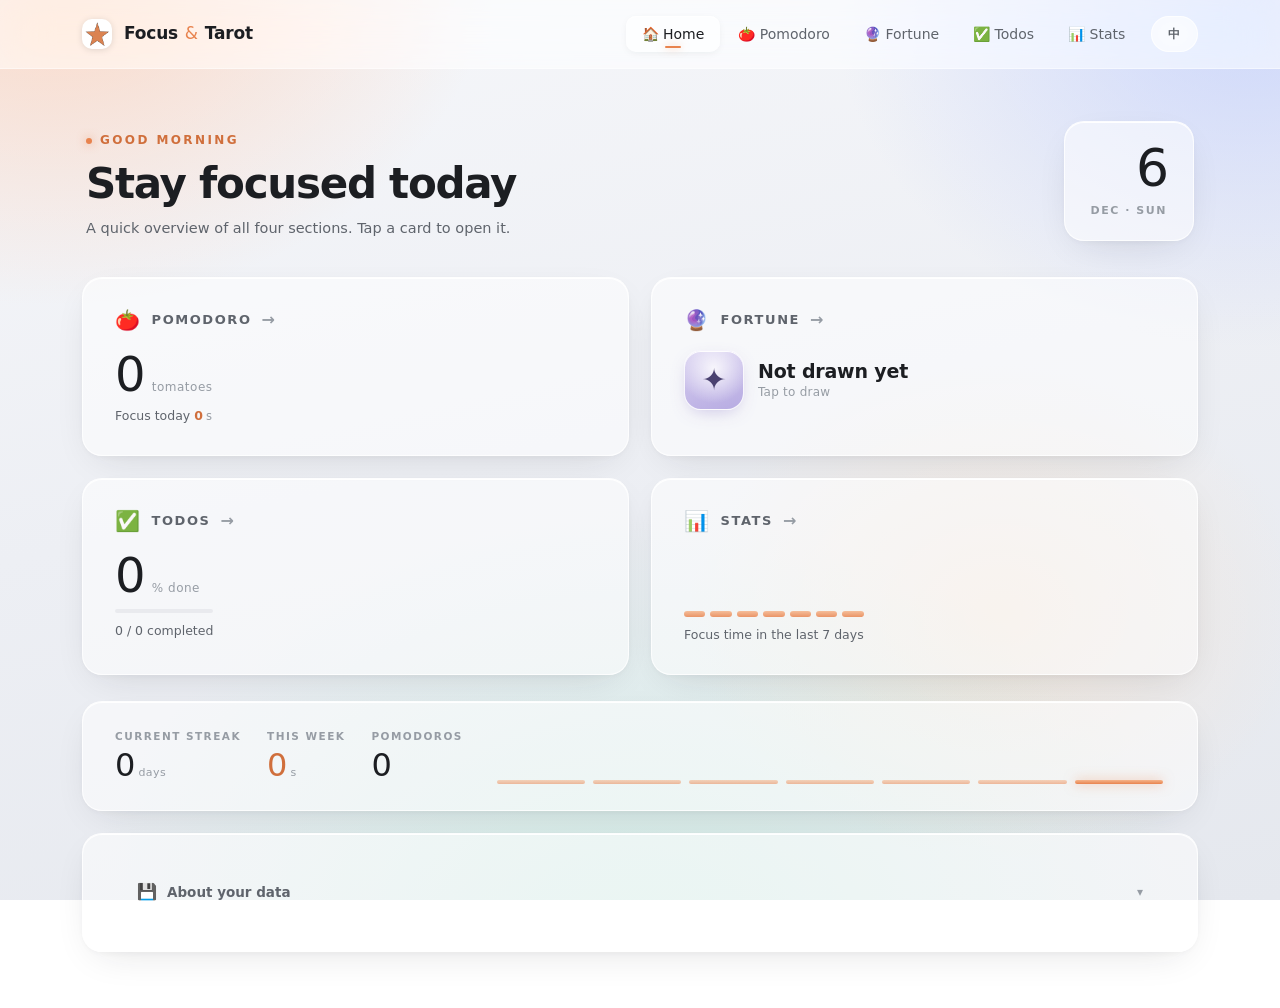
==== commit f78f1130: "Add files via upload Add an icon to the mobile phone and change the icon on the PC to png. (and chan" ====
--- a/index.html
+++ b/index.html
@@ -6,7 +6,16 @@
     <meta name="viewport" content="width=device-width, initial-scale=1.0, viewport-fit=cover">
     <title>Focus & Tarot · Focus Station</title>
 
-    <link rel="icon" type="image/svg+xml" href="data:image/svg+xml,%3Csvg xmlns='http://www.w3.org/2000/svg' viewBox='0 0 100 100'%3E%3Cdefs%3E%3ClinearGradient id='g' x1='0' y1='0' x2='1' y2='1'%3E%3Cstop offset='0' stop-color='%23FFFFFF'/%3E%3Cstop offset='1' stop-color='%23E4E7EE'/%3E%3C/linearGradient%3E%3C/defs%3E%3Crect width='100' height='100' rx='24' fill='url(%23g)' stroke='%23FFFFFF' stroke-width='4'/%3E%3Cpath d='M50 18 L57 41 L81 41 L62 55 L69 77 L50 63 L31 77 L38 55 L19 41 L43 41 Z' fill='%23E8834E'/%3E%3C/svg%3E">
+    <link rel="manifest" href="./manifest.json">
+    <meta name="theme-color" content="#E8834E">
+    <meta name="mobile-web-app-capable" content="yes">
+    <meta name="apple-mobile-web-app-capable" content="yes">
+    <meta name="apple-mobile-web-app-status-bar-style" content="default">
+    <meta name="apple-mobile-web-app-title" content="Focus & Tarot">
+    <meta name="application-name" content="Focus & Tarot">
+
+    <link rel="icon" type="image/png" sizes="800x800" href="./images/icon-800.png">
+    <link rel="apple-touch-icon" sizes="800x800" href="./images/icon-800.png">
 
     <link rel="stylesheet" href="./css/style.css">
 </head>
@@ -16,16 +25,7 @@
     <header class="topbar">
         <div class="topbar-inner">
             <div class="logo">
-                <svg class="logo-icon" viewBox="0 0 100 100" aria-hidden="true">
-        <defs>
-          <linearGradient id="logoGrad" x1="0" y1="0" x2="1" y2="1">
-            <stop offset="0%" stop-color="#FFFFFF"/>
-            <stop offset="100%" stop-color="#E4E7EE"/>
-          </linearGradient>
-        </defs>
-        <rect width="100" height="100" rx="24" fill="url(#logoGrad)" stroke="#FFFFFF" stroke-width="4"/>
-        <path d="M50 18 L57 41 L81 41 L62 55 L69 77 L50 63 L31 77 L38 55 L19 41 L43 41 Z" fill="#E8834E"/>
-      </svg>
+                <img class="logo-icon" src="./images/icon-800.png" alt="" />
                 <span class="logo-text">Focus <span class="amp">&amp;</span> Tarot</span>
             </div>
             <div class="topbar-right">
@@ -132,6 +132,61 @@
                     <div class="week-chart" id="week-chart"></div>
                 </div>
             </div>
+
+            <details class="card privacy-card">
+                <summary class="privacy-summary">
+                    <span class="privacy-ico">💾</span>
+                    <span class="privacy-title only-zh">关于数据保存</span>
+                    <span class="privacy-title only-en">About your data</span>
+                    <span class="privacy-arrow">▾</span>
+                </summary>
+                <div class="privacy-body">
+                    <div class="only-zh">
+                        <p>本站数据全部保存在你的浏览器本地（localStorage），没有服务器，也不会上传到任何地方。</p>
+                        <p class="privacy-sub">✅ 这些操作不会清空数据</p>
+                        <ul>
+                            <li>刷新页面，关闭后再打开同一地址</li>
+                            <li>站内切换页面、切换语言、开关静音</li>
+                            <li>删除单条待办（只影响那一条）</li>
+                        </ul>
+                        <p class="privacy-sub">⚠️ 这些操作会清空待办和专注记录</p>
+                        <ul>
+                            <li>浏览器「清除浏览数据」时勾选了网站数据 / Cookie</li>
+                            <li>F12 开发者工具里删除本页的 Local Storage</li>
+                            <li>无痕 / 隐私模式，关闭窗口后数据即丢弃</li>
+                        </ul>
+                        <p class="privacy-sub">⚠️ 数据还在，但看不到</p>
+                        <ul>
+                            <li>换浏览器或换设备（各存各的，不同步）</li>
+                            <li>换访问地址：本地文件、localhost、GitHub Pages 域名互相隔离，看起来像数据没了，其实各自还在原来的地址</li>
+                            <li>仓库改名导致 GitHub Pages 地址变化，也会被视为新地址</li>
+                        </ul>
+                        <p class="privacy-tip">💡 重要数据建议定期手动备份；用同一个浏览器、同一个地址访问，数据才是连续的。</p>
+                    </div>
+                    <div class="only-en">
+                        <p>All data is stored locally in your browser (localStorage). No server, no uploads.</p>
+                        <p class="privacy-sub">✅ These won't erase your data</p>
+                        <ul>
+                            <li>Refreshing, or closing and reopening the same URL</li>
+                            <li>Switching pages, language or sound on this site</li>
+                            <li>Deleting a single todo (only removes that one)</li>
+                        </ul>
+                        <p class="privacy-sub">⚠️ These will erase your todos and focus records</p>
+                        <ul>
+                            <li>Browser "Clear browsing data" with site data / cookies checked</li>
+                            <li>Deleting this site's Local Storage via DevTools (F12)</li>
+                            <li>Using incognito mode — data is dropped when the window closes</li>
+                        </ul>
+                        <p class="privacy-sub">⚠️ Data still exists but you can't see it</p>
+                        <ul>
+                            <li>Switching to another browser or device (each keeps its own copy)</li>
+                            <li>Switching URL: file://, localhost, and the GitHub Pages domain are separate origins — it looks like data vanished, but each origin keeps its own copy</li>
+                            <li>Renaming the repo changes the Pages URL, which is also treated as a new origin</li>
+                        </ul>
+                        <p class="privacy-tip">💡 Back up important data regularly. Use the same browser and same URL for continuity.</p>
+                    </div>
+                </div>
+            </details>
 
         </section>
 
@@ -226,6 +281,10 @@
                         </div>
                         <div class="tarot-face tarot-front">
                             <img class="tarot-img" id="tarot-img" alt="" />
+                            <div class="tarot-front-label">
+                                <div class="tarot-front-name" id="tarot-name"></div>
+                                <div class="tarot-front-en" id="tarot-en"></div>
+                            </div>
                         </div>
                     </div>
                 </div>
--- a/css/style.css
+++ b/css/style.css
@@ -160,7 +160,8 @@
       border-radius: 9px;
       flex-shrink: 0;
       display: block;
-      filter: drop-shadow(0 2px 6px rgba(232, 131, 78, .35));
+      object-fit: cover;
+      filter: drop-shadow(0 1px 3px rgba(0, 0, 0, .12));
   }
   
   .desktop-nav {
@@ -840,6 +841,112 @@
       }
   }
   /* ============================================================
+     数据说明折叠卡
+     ============================================================ */
+  
+  .privacy-card {
+      padding: 0;
+      overflow: hidden;
+      margin-top: 20px;
+  }
+  
+  .privacy-summary {
+      display: flex;
+      align-items: center;
+      gap: 10px;
+      padding: 16px 22px;
+      cursor: pointer;
+      list-style: none;
+      font-size: 13.5px;
+      font-weight: 600;
+      color: var(--text-dim);
+      -webkit-user-select: none;
+      user-select: none;
+      transition: color .2s, background .2s;
+  }
+  
+  .privacy-summary::-webkit-details-marker {
+      display: none;
+  }
+  
+  .privacy-summary:hover {
+      color: var(--text);
+      background: rgba(255, 255, 255, .4);
+  }
+  
+  .privacy-ico {
+      font-size: 16px;
+      line-height: 1;
+  }
+  
+  .privacy-title {
+      flex: 1;
+  }
+  
+  .privacy-arrow {
+      font-size: 12px;
+      color: var(--text-faint);
+      transition: transform .25s;
+  }
+  
+  .privacy-card[open] .privacy-arrow {
+      transform: rotate(180deg);
+  }
+  
+  .privacy-card[open] .privacy-summary {
+      color: var(--text);
+  }
+  
+  .privacy-body {
+      padding: 0 22px 20px;
+      font-size: 13.5px;
+      line-height: 1.75;
+      color: var(--text-dim);
+  }
+  
+  .privacy-body p {
+      margin: 10px 0 6px;
+  }
+  
+  .privacy-body p:first-child {
+      margin-top: 0;
+  }
+  
+  .privacy-sub {
+      font-size: 12.5px;
+      font-weight: 600;
+      color: var(--text);
+      margin-top: 16px !important;
+  }
+  
+  .privacy-body ul {
+      margin: 6px 0 0;
+      padding-left: 18px;
+  }
+  
+  .privacy-body li {
+      margin: 3px 0;
+  }
+  
+  .privacy-tip {
+      margin-top: 16px !important;
+      padding: 10px 12px;
+      border-radius: 10px;
+      background: rgba(232, 131, 78, .08);
+      border: 1px solid rgba(232, 131, 78, .16);
+      color: var(--text);
+      font-size: 12.5px;
+  }
+  /* 语言切换：只显示当前语言那一版 */
+  
+  html[lang="zh-CN"] .only-en {
+      display: none;
+  }
+  
+  html[lang="en"] .only-zh {
+      display: none;
+  }
+  /* ============================================================
      番茄钟
      ============================================================ */
   
@@ -1110,6 +1217,36 @@
       object-fit: cover;
       display: block;
       border-radius: 18px;
+  }
+  
+  .tarot-front-label {
+      position: absolute;
+      left: 0;
+      right: 0;
+      bottom: 0;
+      padding: 36px 14px 16px;
+      background: linear-gradient(180deg, transparent, rgba(10, 11, 15, .72) 55%, rgba(10, 11, 15, .85));
+      border-radius: 0 0 18px 18px;
+      text-align: center;
+      pointer-events: none;
+  }
+  
+  .tarot-front-name {
+      font-size: 17px;
+      font-weight: 700;
+      color: #FFFFFF;
+      letter-spacing: .02em;
+      line-height: 1.3;
+      text-shadow: 0 1px 6px rgba(0, 0, 0, .6);
+  }
+  
+  .tarot-front-en {
+      font-size: 9.5px;
+      color: rgba(255, 255, 255, .68);
+      letter-spacing: .22em;
+      text-transform: uppercase;
+      margin-top: 5px;
+      font-weight: 500;
   }
   
   .reading-card .keywords {
@@ -1618,6 +1755,12 @@
           height: 36px;
           min-width: 68px;
       }
+      .privacy-summary {
+          padding: 14px 18px;
+      }
+      .privacy-body {
+          padding: 0 18px 18px;
+      }
       .page.active .card,
       .page.active .overview-card,
       .page.active .hero-main,
@@ -1715,6 +1858,9 @@
       .week-stat-row {
           gap: 16px;
       }
+      .tarot-front-name {
+          font-size: 15px;
+      }
   }
   
   @media (min-width: 900px) {
@@ -1848,6 +1994,12 @@
           width: 280px;
           margin: 12px auto 32px;
       }
+      .tarot-front-name {
+          font-size: 20px;
+      }
+      .tarot-front-en {
+          font-size: 10px;
+      }
       .reading-card .reading {
           font-size: 15px;
           line-height: 1.9;
@@ -1881,6 +2033,24 @@
           width: 132px;
           height: 132px;
           font-size: 26px;
+      }
+  }
+  /* ============================================================
+     PWA 主屏模式（添加到主屏幕后打开）
+     ============================================================ */
+  
+  @media (display-mode: standalone) {
+      .topbar {
+          padding-top: env(safe-area-inset-top);
+      }
+      .app {
+          padding-top: 24px;
+      }
+      .mobile-nav {
+          padding-bottom: calc(8px + env(safe-area-inset-bottom));
+      }
+      .toast {
+          bottom: calc(96px + env(safe-area-inset-bottom));
       }
   }
   
